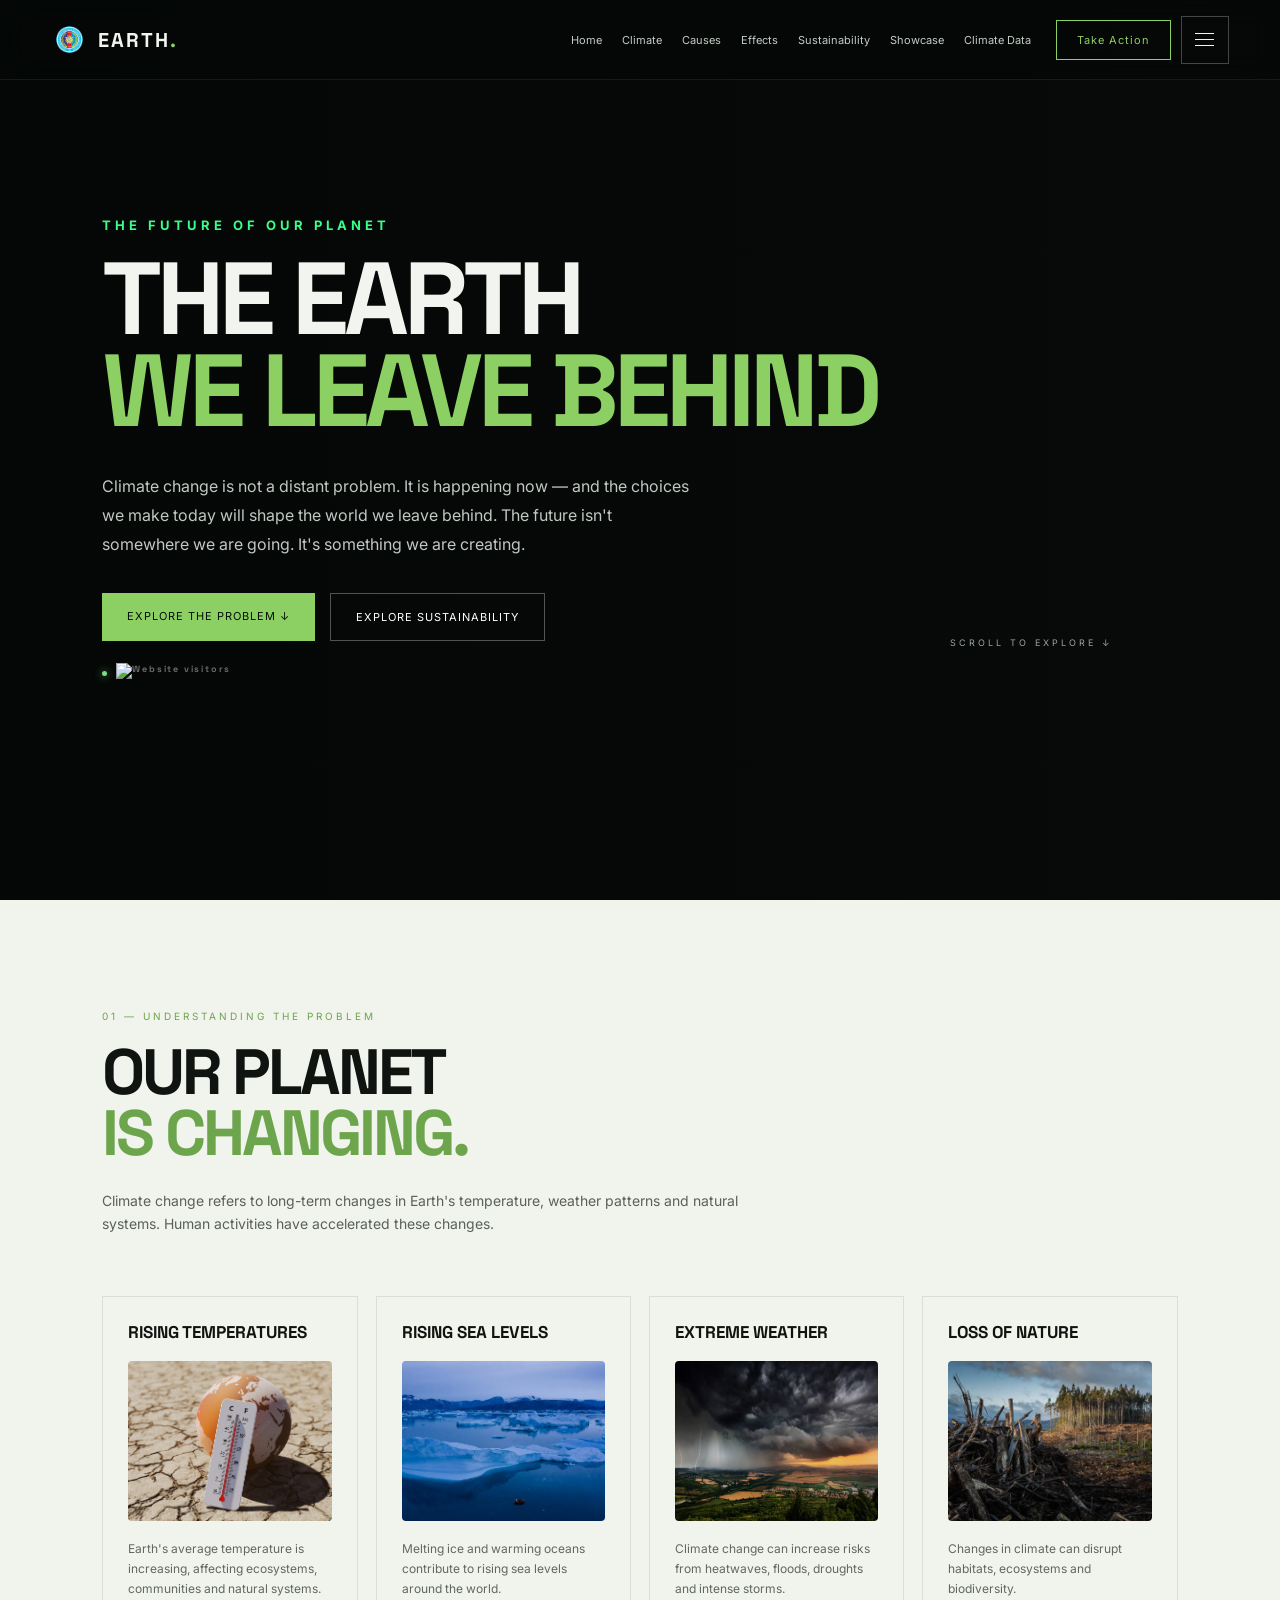
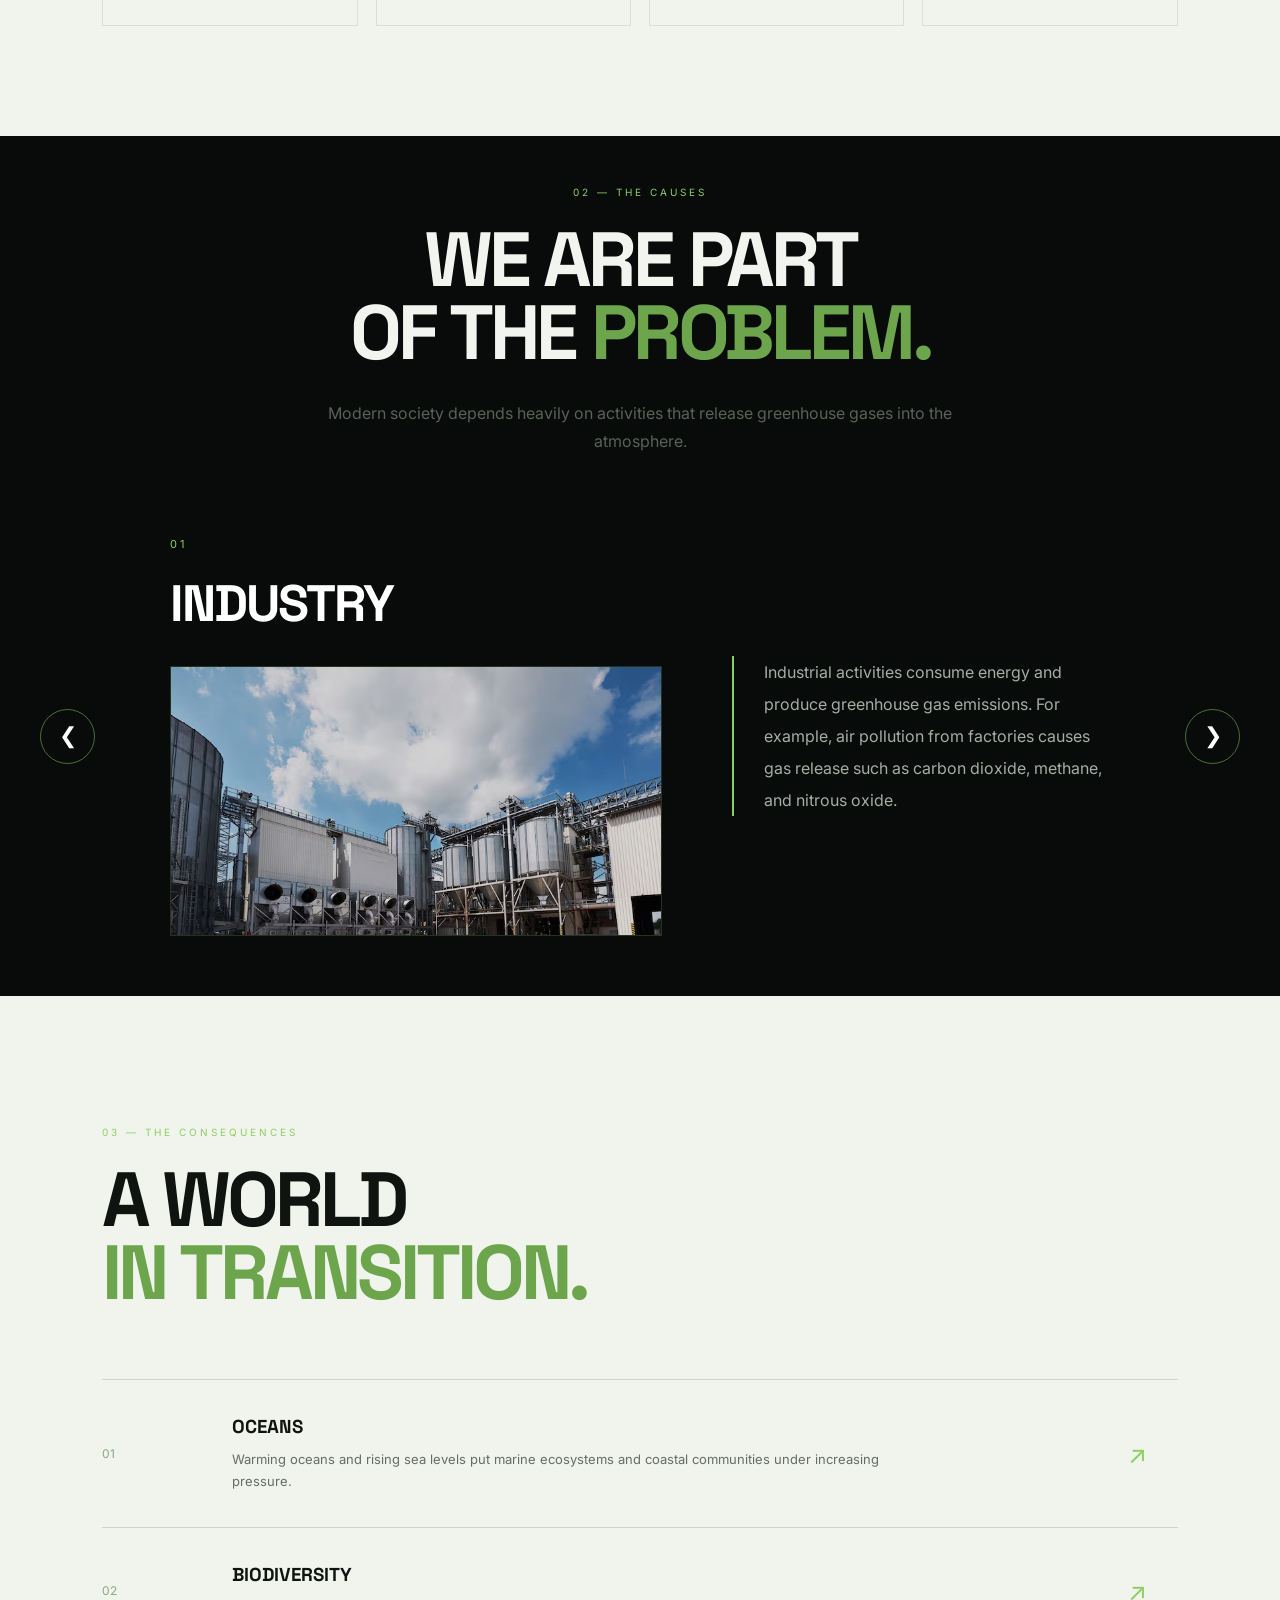
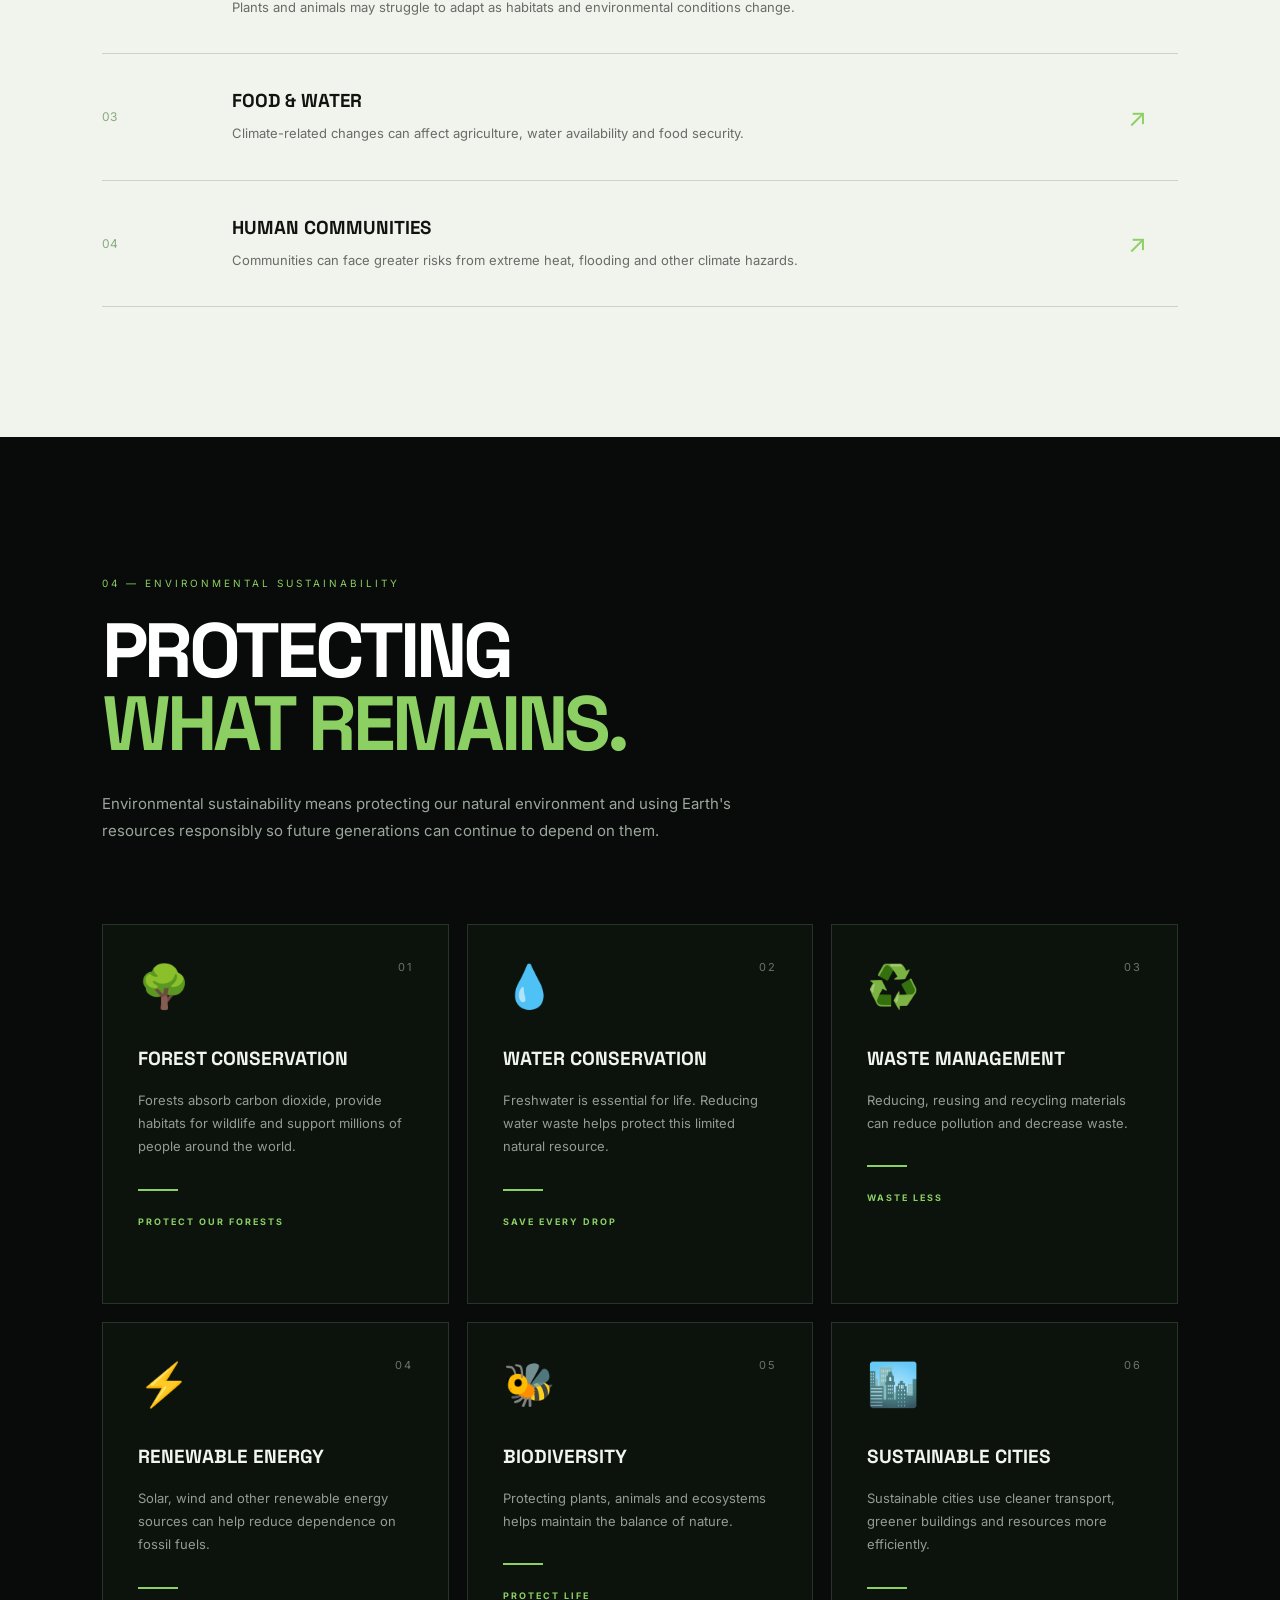
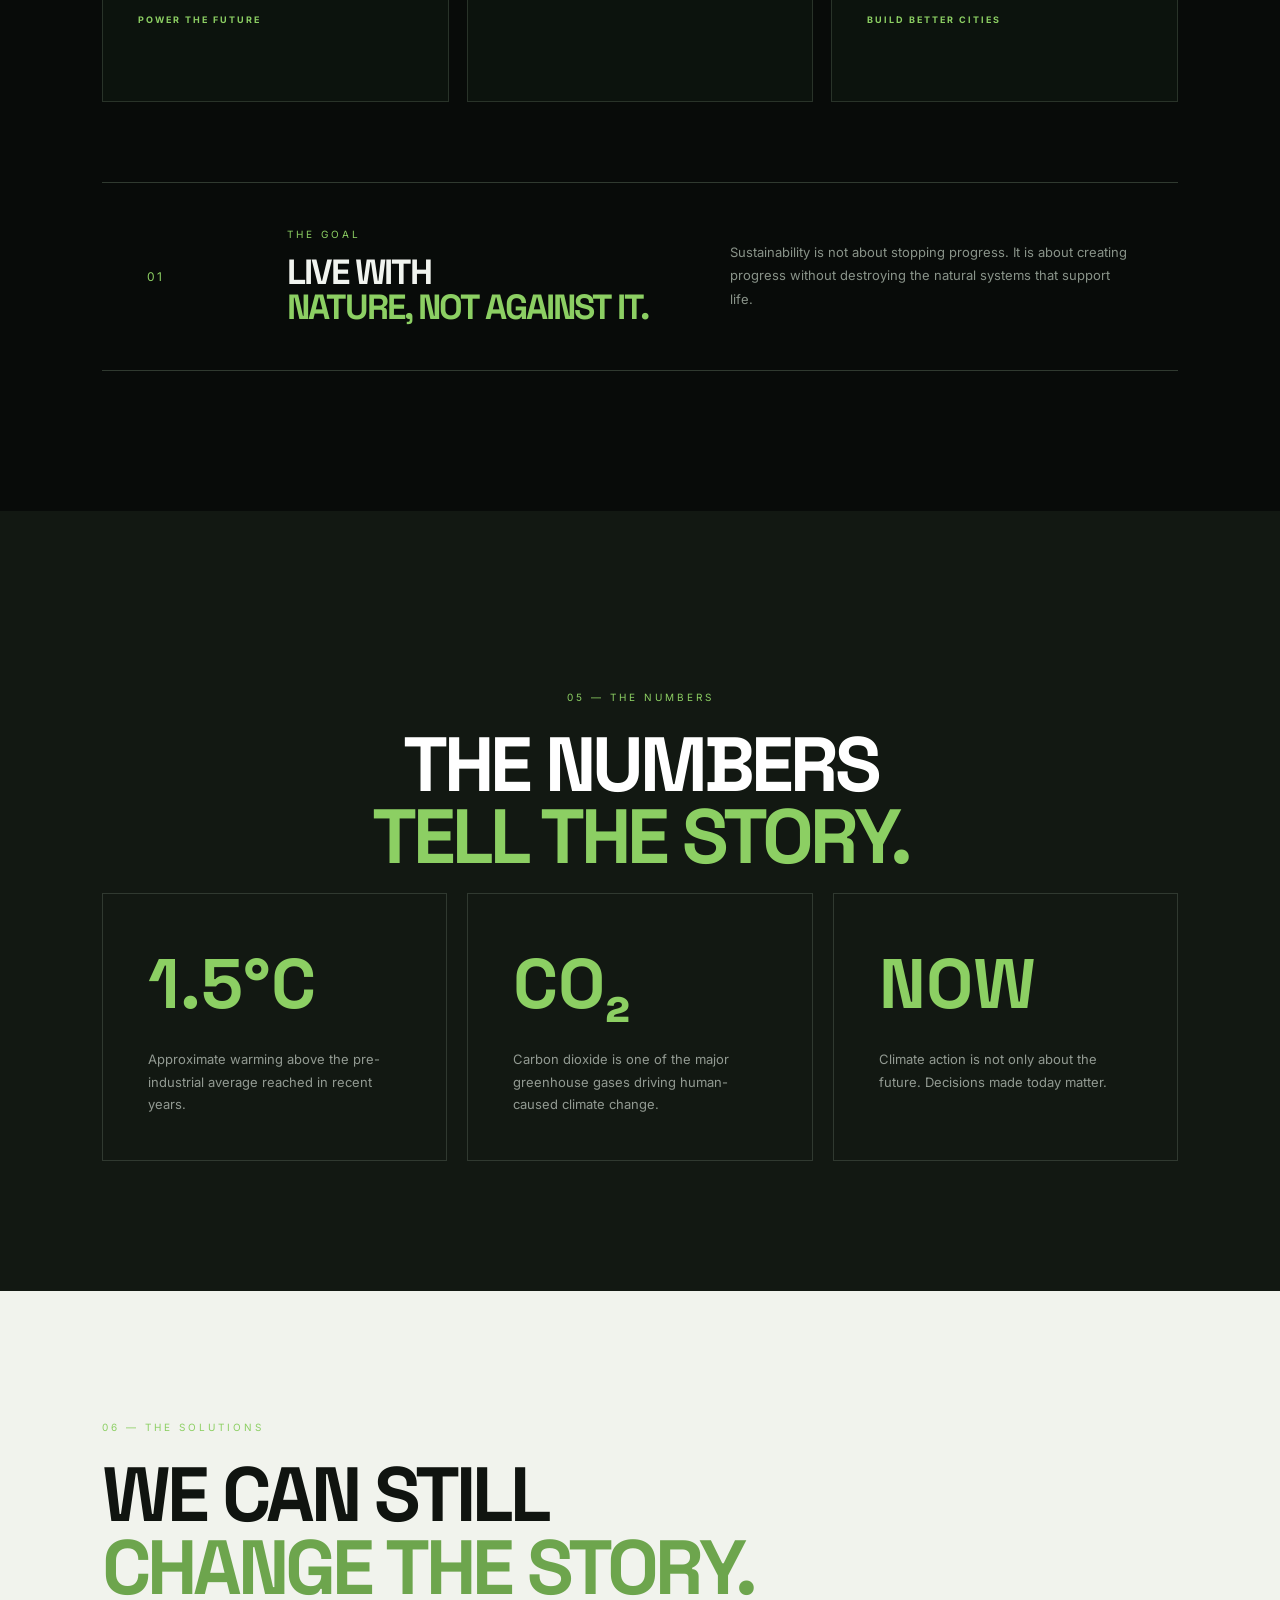
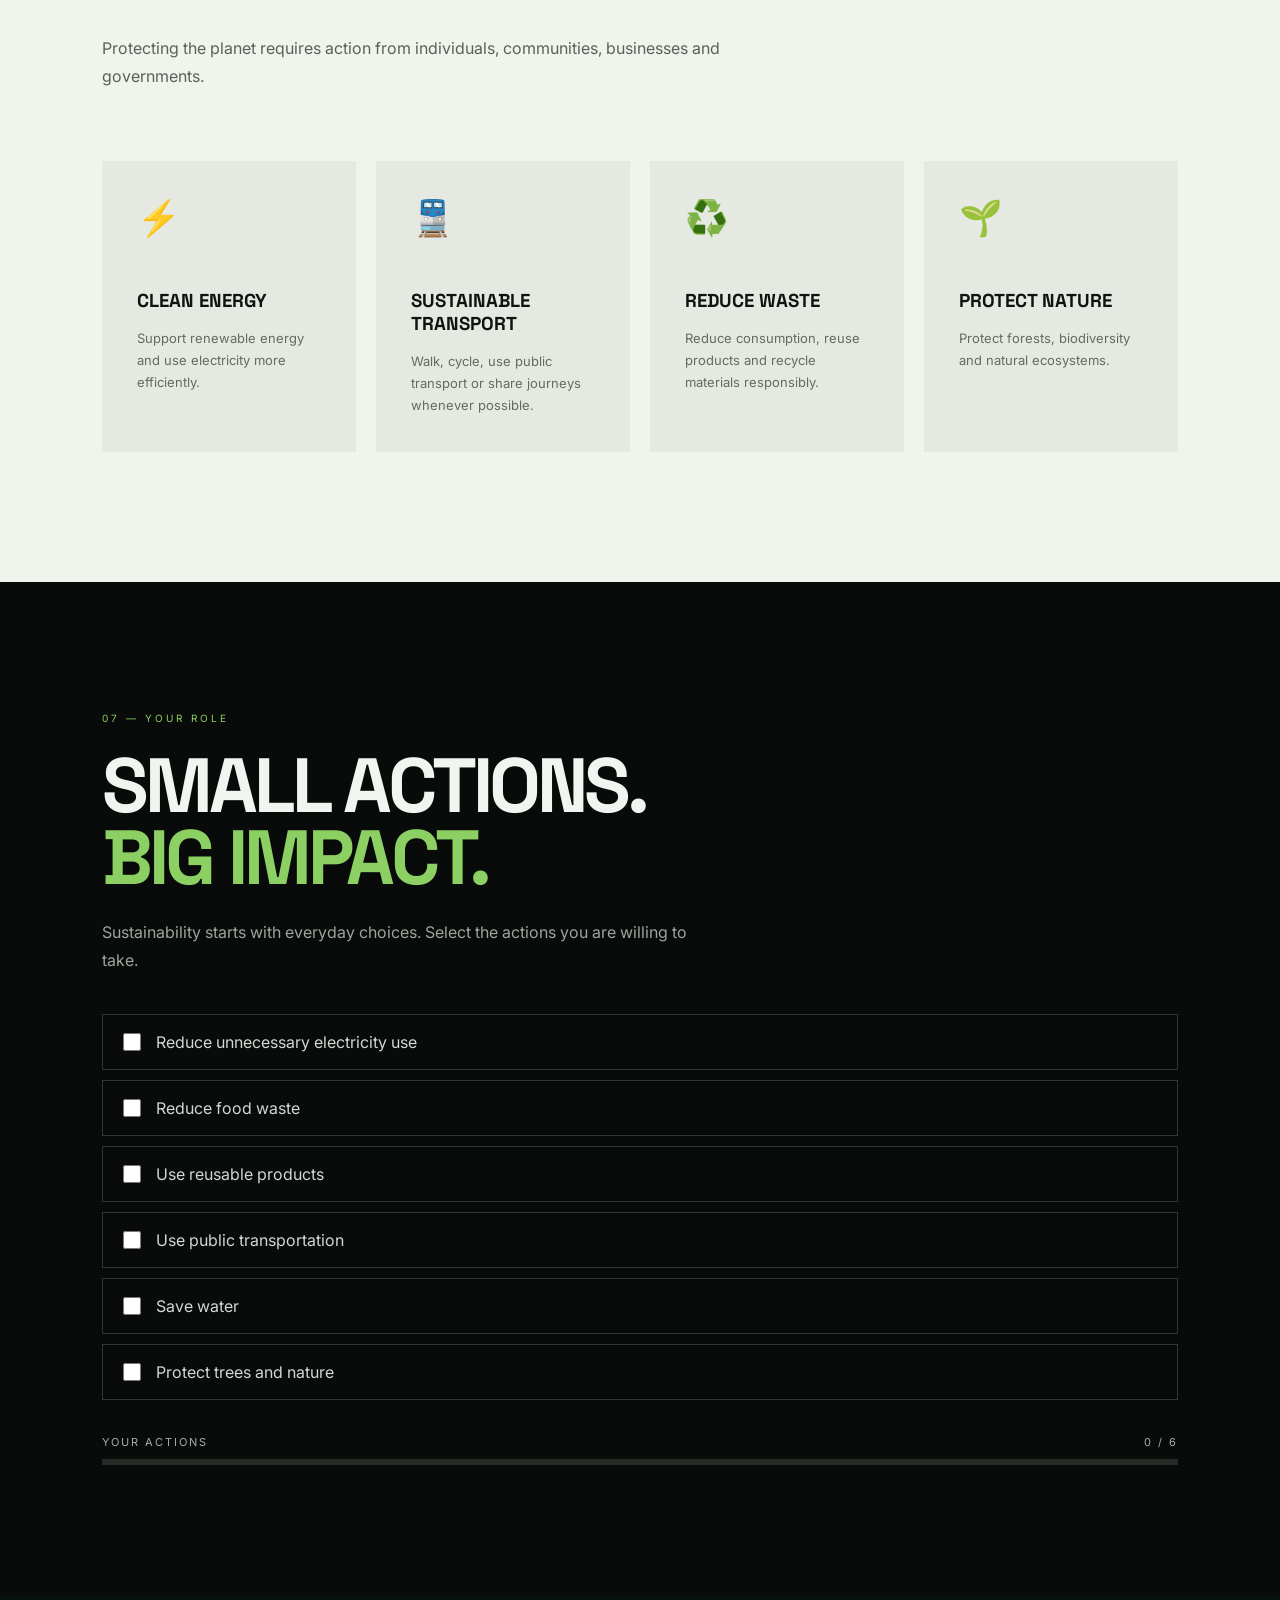
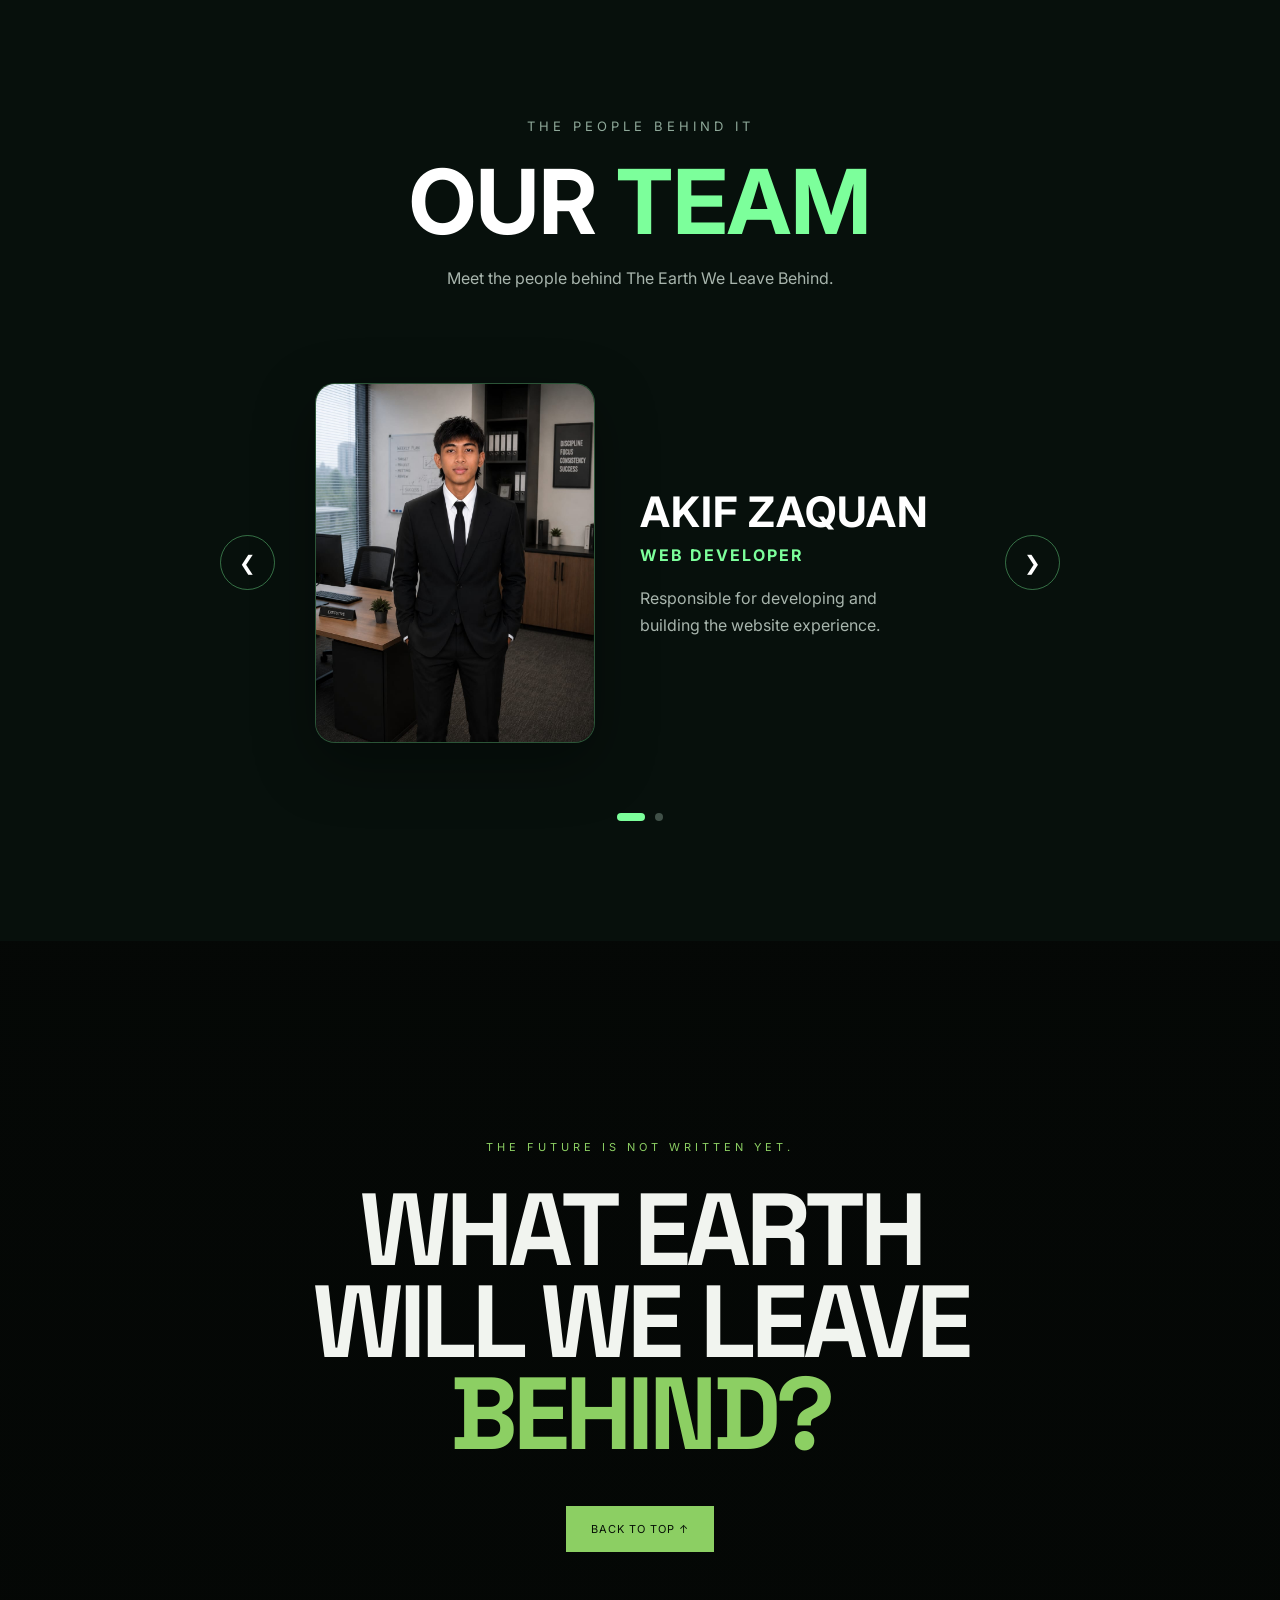
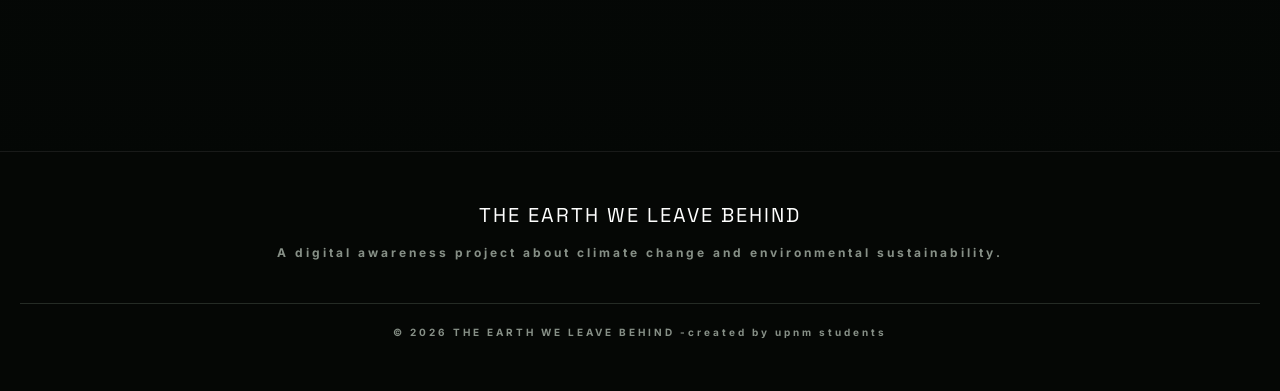
==== index.html @ ae6d5988 "Update index.html" ====
<!DOCTYPE html>
<html lang="en">
<head>
    <meta charset="UTF-8">
    <meta name="viewport" content="width=device-width, initial-scale=1.0">

    <title>The Earth We Leave Behind</title>

    <link rel="stylesheet" href="style.css">

    <link href="https://fonts.googleapis.com/css2?family=Inter:wght@300;400;500;600;700&family=Space+Grotesk:wght@400;500;600;700&display=swap" rel="stylesheet">
</head>

<body>

<!-- =========================
     NAVIGATION
========================= -->

<nav>

    <a href="https://www.upnm.edu.my/" target="_blank" class="logo-link">
        <div class="logo">
            <img src="logo.png" alt="Earth Logo" class="logo-image">
            <span>EARTH<span class="green">.</span></span>
        </div>
    </a>

    <div class="nav-links">
        <a href="#home">Home</a>
        <a href="#climate">Climate</a>
        <a href="#causes">Causes</a>
        <a href="#effects">Effects</a>
        <a href="#sustainability">Sustainability</a>
        <a href="showcase.html">Showcase</a>
        <a href="climate-data.html">Climate Data</a>
    </div>

    <!-- RIGHT -->
    <div class="nav-right">

        <a href="#action" class="nav-button">
            Take Action
        </a>

        <!-- 3 GARIS -->
        <button class="menu-toggle" id="menuToggle">
            <span></span>
            <span></span>
            <span></span>
        </button>

    </div>

</nav>


<!-- HAMBURGER MENU -->
<div class="menu-panel" id="menuPanel">

    <div class="menu-label">
        MENU
    </div>

    <a href="#home">
        <span>01</span>
        Home
    </a>

    <a href="#team">
        <span>02</span>
        Our Team
    </a>

    <a href="contact.html">
        <span>03</span>
        Contact
    </a>

</div>


<!-- =========================
     HERO
========================= -->

<section id="home" class="hero">

    <div class="hero-content">

        <p class="small-title">
            THE FUTURE OF OUR PLANET
        </p>

        <h1>
            THE EARTH<br>
            <span>WE LEAVE BEHIND</span>
        </h1>

        <p class="hero-description">
            Climate change is not a distant problem.
            It is happening now — and the choices we make
            today will shape the world we leave behind.
            The future isn't somewhere we are going.
            It's something we are creating.
        </p>

        <div class="hero-buttons">

            <a href="#climate" class="primary-button">
                EXPLORE THE PROBLEM ↓
            </a>

            <a href="#sustainability" class="secondary-button">
                EXPLORE SUSTAINABILITY
            </a>

        </div>

       <div class="hero-visitor">
    <span class="visitor-dot"></span>

    <span>
        <strong>
            <img
                src="https://hits.sh/4kif.github.io/the-earth-we-leave-behind-.svg?style=flat-square&label=VISITORS&color=7ddc8a"
                alt="Website visitors"
            >
        </strong>
    </span>
</div>

    <div class="scroll-text">
        SCROLL TO EXPLORE ↓
    </div>

</section>


<!-- =========================
     CLIMATE CHANGE
========================= -->
 <section id="climate" class="section">

    <div class="section-heading">

      <p class="label">
        01 — UNDERSTANDING THE PROBLEM
      </p>

      <h2>
        OUR PLANET<br>
        <span>IS CHANGING.</span>
      </h2>

      <p>
        Climate change refers to long-term changes in Earth's
        temperature, weather patterns and natural systems.
        Human activities have accelerated these changes.
      </p>

    </div>

    <div class="cards">

      <!-- Kad 1: Rising Temperatures -->
      <div class="info-card">
        <h3>RISING TEMPERATURES</h3>
        <img
          src="rising-temps.jpg"
          alt="Ilustrasi peningkatan suhu global"
          class="card-image"
        >
        <p>
          Earth's average temperature is increasing,
          affecting ecosystems, communities and natural systems.
        </p>
      </div>

      <!-- Kad 2: Rising Sea Levels -->
      <div class="info-card">
        <h3>RISING SEA LEVELS</h3>
        <img
          src="sea-levels.webp"
          alt="Ilustrasi kenaikan aras laut"
          class="card-image"
        >
        <p>
          Melting ice and warming oceans contribute
          to rising sea levels around the world.
        </p>
      </div>

      <!-- Kad 3: Extreme Weather -->
      <div class="info-card">
        <h3>EXTREME WEATHER</h3>
        <img
          src="extreme-weather.jpg"
          alt="Ilustrasi cuaca ekstrem seperti ribut dan banjir"
          class="card-image"
        >
        <p>
          Climate change can increase risks from
          heatwaves, floods, droughts and intense storms.
        </p>
      </div>

      <!-- Kad 4: Loss of Nature -->
      <div class="info-card">
        <h3>LOSS OF NATURE</h3>
        <img
          src="loss-of-nature.jpeg"
          alt="Ilustrasi kehilangan biodiversiti dan habitat"
          class="card-image"
        >
        <p>
          Changes in climate can disrupt habitats,
          ecosystems and biodiversity.
        </p>
      </div>

    </div>

  </section>


<!-- =========================
     CAUSES
========================= -->

    <section id="causes">
        
    <div class="section-heading center">

      <p class="label">
        02 — THE CAUSES
      </p>

      <h2>
        WE ARE PART<br>
        OF THE <span>PROBLEM.</span>
      </h2>

      <p>
        Modern society depends heavily on activities that
        release greenhouse gases into the atmosphere.
      </p>

    </div>

    <!-- Slider container -->
    <div class="causes-slider">

      <!-- Button kiri -->
      <button class="slider-btn prev" aria-label="Previous">
        &#10094;
      </button>

      <!-- Slides wrapper -->
      <div class="slides-wrapper">
        <div class="slides">

          <!-- 01 Industry -->
          <div class="slide">
            <div class="slide-content">
              <div class="slide-left">
                <span class="cause-number">01</span>
                <h3>INDUSTRY</h3>
                <img
                  src="cause-industry.avif"
                  alt="Kilang dan aktiviti perindustrian"
                  class="cause-image"
                >
              </div>
              <div class="slide-right">
                <p>
                  Industrial activities consume energy and
                  produce greenhouse gas emissions.
                  For example, air pollution from factories
                  causes gas release such as carbon dioxide, methane,
                  and nitrous oxide.
                </p>
              </div>
            </div>
          </div>

          <!-- 02 Transport -->
          <div class="slide">
            <div class="slide-content">
              <div class="slide-left">
                <span class="cause-number">02</span>
                <h3>TRANSPORT</h3>
                <img
                  src="cause-transport.jpg"
                  alt="Kenderaan dan pengangkutan"
                  class="cause-image"
                >
              </div>
              <div class="slide-right">
                <p>
                  Cars, trucks, ships and aircraft contribute
                  to emissions through fossil fuel use.
                  For example, cars and motorcycles burn lots of petrol
                  and release carbon dioxide (CO₂) to the atmosphere.
                </p>
              </div>
            </div>
          </div>

          <!-- 03 Deforestation -->
          <div class="slide">
            <div class="slide-content">
              <div class="slide-left">
                <span class="cause-number">03</span>
                <h3>DEFORESTATION</h3>
                <img
                  src="cause-deforestation.webp"
                  alt="Penebangan hutan dan kehilangan pokok"
                  class="cause-image"
                >
              </div>
              <div class="slide-right">
                <p>
                  Destroying forests reduces the planet's
                  ability to naturally absorb carbon dioxide.
                  For example, trees absorb carbon dioxide (CO₂) from
                  the atmosphere. When forests are destroyed, less CO₂ is removed.
                </p>
              </div>
            </div>
          </div>

          <!-- 04 Energy -->
          <div class="slide">
            <div class="slide-content">
              <div class="slide-left">
                <span class="cause-number">04</span>
                <h3>ENERGY</h3>
                <img
                  src="cause-energy.jpg"
                  alt="Penjanaan tenaga dan pembakaran bahan api fosil"
                  class="cause-image"
                >
              </div>
              <div class="slide-right">
                <p>
                  Burning coal, oil and natural gas releases
                  large amounts of greenhouse gases. For example,
                  increased demand for electricity in homes, factories,
                  and businesses leads to more fossil fuels being burned.
                </p>
              </div>
            </div>
          </div>

          <!-- 05 Agriculture -->
          <div class="slide">
            <div class="slide-content">
              <div class="slide-left">
                <span class="cause-number">05</span>
                <h3>AGRICULTURE</h3>
                <img
                  src="cause-agriculture.jpg"
                  alt="Pertanian dan ternakan"
                  class="cause-image"
                >
              </div>
              <div class="slide-right">
                <p>
                  Agriculture and livestock can contribute
                  methane and other greenhouse gas emissions.
                  For example, livestock farming. Animals such as
                  cows and sheep produce methane (CH₄) during digestion.
                  Methane is a powerful greenhouse gas.
                </p>
              </div>
            </div>
          </div>

          <!-- 06 Waste -->
          <div class="slide">
            <div class="slide-content">
              <div class="slide-left">
                <span class="cause-number">06</span>
                <h3>WASTE</h3>
                <img
                  src="cause-waste.jpg"
                  alt="Sisa dan pengurusan sisa"
                  class="cause-image"
                >
              </div>
              <div class="slide-right">
                <p>
                  Poor waste management contributes to pollution
                  and greenhouse gas emissions. For example,
                  large amounts of unmanaged waste can increase
                  pollution and greenhouse gas emissions.
                </p>
              </div>
            </div>
          </div>

        </div>
      </div>

      <!-- Button kanan -->
      <button class="slider-btn next" aria-label="Next">
        &#10095;
      </button>

    </div>

  </section>



<!-- =========================
     EFFECTS
========================= -->

<section id="effects" class="section">

    <div class="section-heading">

        <p class="label">
            03 — THE CONSEQUENCES
        </p>

        <h2>
            A WORLD<br>
            <span>IN TRANSITION.</span>
        </h2>

    </div>


    <div class="impact-list">

        <div class="impact-item">

            <div class="impact-number">
                01
            </div>

            <div>

                <h3>OCEANS</h3>

                <p>
                    Warming oceans and rising sea levels
                    put marine ecosystems and coastal communities
                    under increasing pressure.
                </p>

            </div>

            <div class="impact-arrow">
                ↗
            </div>

        </div>


        <div class="impact-item">

            <div class="impact-number">
                02
            </div>

            <div>

                <h3>BIODIVERSITY</h3>

                <p>
                    Plants and animals may struggle to adapt
                    as habitats and environmental conditions change.
                </p>

            </div>

            <div class="impact-arrow">
                ↗
            </div>

        </div>


        <div class="impact-item">

            <div class="impact-number">
                03
            </div>

            <div>

                <h3>FOOD & WATER</h3>

                <p>
                    Climate-related changes can affect
                    agriculture, water availability and food security.
                </p>

            </div>

            <div class="impact-arrow">
                ↗
            </div>

        </div>


        <div class="impact-item">

            <div class="impact-number">
                04
            </div>

            <div>

                <h3>HUMAN COMMUNITIES</h3>

                <p>
                    Communities can face greater risks from
                    extreme heat, flooding and other climate hazards.
                </p>

            </div>

            <div class="impact-arrow">
                ↗
            </div>

        </div>

    </div>

</section>


<!-- ==================================================
     ENVIRONMENTAL SUSTAINABILITY
================================================== -->

<section id="sustainability" class="sustainability-section">

    <div class="sustainability-heading">

        <p class="label">
            04 — ENVIRONMENTAL SUSTAINABILITY
        </p>

        <h2>
            PROTECTING<br>
            <span>WHAT REMAINS.</span>
        </h2>

        <p>
            Environmental sustainability means protecting our
            natural environment and using Earth's resources
            responsibly so future generations can continue
            to depend on them.
        </p>

    </div>


    <div class="sustainability-grid">


        <!-- FOREST -->

        <div class="sustainability-card">

            <div class="sustainability-icon">
                🌳
            </div>

            <span class="sustainability-number">
                01
            </span>

            <h3>
                FOREST CONSERVATION
            </h3>

            <p>
                Forests absorb carbon dioxide, provide habitats
                for wildlife and support millions of people
                around the world.
            </p>

            <div class="sustainability-line"></div>

            <strong>
                PROTECT OUR FORESTS
            </strong>

        </div>


        <!-- WATER -->

        <div class="sustainability-card">

            <div class="sustainability-icon">
                💧
            </div>

            <span class="sustainability-number">
                02
            </span>

            <h3>
                WATER CONSERVATION
            </h3>

            <p>
                Freshwater is essential for life. Reducing water
                waste helps protect this limited natural resource.
            </p>

            <div class="sustainability-line"></div>

            <strong>
                SAVE EVERY DROP
            </strong>

        </div>


        <!-- WASTE -->

        <div class="sustainability-card">

            <div class="sustainability-icon">
                ♻️
            </div>

            <span class="sustainability-number">
                03
            </span>

            <h3>
                WASTE MANAGEMENT
            </h3>

            <p>
                Reducing, reusing and recycling materials can
                reduce pollution and decrease waste.
            </p>

            <div class="sustainability-line"></div>

            <strong>
                WASTE LESS
            </strong>

        </div>


        <!-- ENERGY -->

        <div class="sustainability-card">

            <div class="sustainability-icon">
                ⚡
            </div>

            <span class="sustainability-number">
                04
            </span>

            <h3>
                RENEWABLE ENERGY
            </h3>

            <p>
                Solar, wind and other renewable energy sources
                can help reduce dependence on fossil fuels.
            </p>

            <div class="sustainability-line"></div>

            <strong>
                POWER THE FUTURE
            </strong>

        </div>


        <!-- BIODIVERSITY -->

        <div class="sustainability-card">

            <div class="sustainability-icon">
                🐝
            </div>

            <span class="sustainability-number">
                05
            </span>

            <h3>
                BIODIVERSITY
            </h3>

            <p>
                Protecting plants, animals and ecosystems helps
                maintain the balance of nature.
            </p>

            <div class="sustainability-line"></div>

            <strong>
                PROTECT LIFE
            </strong>

        </div>


        <!-- CITIES -->

        <div class="sustainability-card">

            <div class="sustainability-icon">
                🏙️
            </div>

            <span class="sustainability-number">
                06
            </span>

            <h3>
                SUSTAINABLE CITIES
            </h3>

            <p>
                Sustainable cities use cleaner transport,
                greener buildings and resources more efficiently.
            </p>

            <div class="sustainability-line"></div>

            <strong>
                BUILD BETTER CITIES
            </strong>

        </div>

    </div>


    <!-- SUSTAINABILITY MESSAGE -->

    <div class="sustainability-message">

        <div class="message-number">
            01
        </div>

        <div class="message-text">

            <p>
                THE GOAL
            </p>

            <h3>
                LIVE WITH<br>
                <span>NATURE, NOT AGAINST IT.</span>
            </h3>

        </div>

        <div class="message-description">

            <p>
                Sustainability is not about stopping progress.
                It is about creating progress without destroying
                the natural systems that support life.
            </p>

        </div>

    </div>

</section>


<!-- =========================
     DATA
========================= -->

<section class="data-section">

    <div class="section-heading center">

        <p class="label">
            05 — THE NUMBERS
        </p>

        <h2>
            THE NUMBERS<br>
            <span>TELL THE STORY.</span>
        </h2>

    </div>


    <div class="stats">


        <div class="stat">

            <strong>
                <span class="counter" data-target="1.5">
                    0
                </span>°C
            </strong>

            <p>
                Approximate warming above the
                pre-industrial average reached
                in recent years.
            </p>

        </div>


        <div class="stat">

            <strong>
                CO₂
            </strong>

            <p>
                Carbon dioxide is one of the major
                greenhouse gases driving human-caused
                climate change.
            </p>

        </div>


        <div class="stat">

            <strong>
                NOW
            </strong>

            <p>
                Climate action is not only about
                the future. Decisions made today matter.
            </p>

        </div>

    </div>

</section>


<!-- =========================
     SOLUTIONS
========================= -->

<section id="solutions" class="section">

    <div class="section-heading">

        <p class="label">
            06 — THE SOLUTIONS
        </p>

        <h2>
            WE CAN STILL<br>
            <span>CHANGE THE STORY.</span>
        </h2>

        <p>
            Protecting the planet requires action from individuals,
            communities, businesses and governments.
        </p>

    </div>


    <div class="solution-grid">


        <div class="solution-card">

            <div>
                ⚡
            </div>

            <h3>
                CLEAN ENERGY
            </h3>

            <p>
                Support renewable energy and use electricity
                more efficiently.
            </p>

        </div>


        <div class="solution-card">

            <div>
                🚆
            </div>

            <h3>
                SUSTAINABLE TRANSPORT
            </h3>

            <p>
                Walk, cycle, use public transport or share
                journeys whenever possible.
            </p>

        </div>


        <div class="solution-card">

            <div>
                ♻️
            </div>

            <h3>
                REDUCE WASTE
            </h3>

            <p>
                Reduce consumption, reuse products and
                recycle materials responsibly.
            </p>

        </div>


        <div class="solution-card">

            <div>
                🌱
            </div>

            <h3>
                PROTECT NATURE
            </h3>

            <p>
                Protect forests, biodiversity and natural
                ecosystems.
            </p>

        </div>

    </div>

</section>


<!-- =========================
     ACTION
========================= -->

<section id="action" class="action-section">

    <div class="action-content">

        <p class="label">
            07 — YOUR ROLE
        </p>

        <h2>
            SMALL ACTIONS.<br>
            <span>BIG IMPACT.</span>
        </h2>

        <p>
            Sustainability starts with everyday choices.
            Select the actions you are willing to take.
        </p>


        <div class="checklist">


            <label>
                <input type="checkbox">
                <span>
                    Reduce unnecessary electricity use
                </span>
            </label>


            <label>
                <input type="checkbox">
                <span>
                    Reduce food waste
                </span>
            </label>


            <label>
                <input type="checkbox">
                <span>
                    Use reusable products
                </span>
            </label>


            <label>
                <input type="checkbox">
                <span>
                    Use public transportation
                </span>
            </label>


            <label>
                <input type="checkbox">
                <span>
                    Save water
                </span>
            </label>


            <label>
                <input type="checkbox">
                <span>
                    Protect trees and nature
                </span>
            </label>


        </div>


        <div class="progress-box">

            <div class="progress-text">

                <span>
                    YOUR ACTIONS
                </span>

                <span id="progress">
                    0 / 6
                </span>

            </div>

            <div class="progress-bar">

                <div id="progress-fill"></div>

            </div>

        </div>

    </div>

</section>
    
<!-- =========================
     OUR TEAM
========================= -->

<section class="team-section" id="our-team">

    <div class="team-header">

        <span>THE PEOPLE BEHIND IT</span>

        <h2>
            OUR <span>TEAM</span>
        </h2>

        <p>
            Meet the people behind
            The Earth We Leave Behind.
        </p>

    </div>


    <div class="team-slider">

        <!-- LEFT ARROW -->
        <button class="team-btn prev" onclick="changeTeam(-1)">
            &#10094;
        </button>


        <!-- TEAM CARDS -->
        <div class="team-track">

            <!-- TEAM MEMBER 1 -->
            <div class="team-card active">

                <div class="team-image">
                    <img src="akif.JPG" alt="Akif">
                </div>

                <div class="team-info">

                    <h3>AKIF ZAQUAN</h3>

                    <h4>WEB DEVELOPER</h4>

                    <p>
                        Responsible for developing and
                        building the website experience.
                    </p>

                </div>

            </div>


            <!-- TEAM MEMBER 2 -->
            <div class="team-card">

                <div class="team-image">
                    <img src="faris.JPG" alt="Faris Danial">
                </div>

                <div class="team-info">

                    <h3>FARIS DANIAL</h3>

                    <h4>DESIGNER</h4>

                    <p>
                        Responsible for the visual design,
                        layout and creative direction.
                    </p>

                </div>

            </div>

        </div>


        <!-- RIGHT ARROW -->
        <button class="team-btn next" onclick="changeTeam(1)">
            &#10095;
        </button>

    </div>


    <!-- SLIDER DOTS -->
    <div class="team-dots">

        <span
            class="team-dot active-dot"
            onclick="showTeam(0)">
        </span>

        <span
            class="team-dot"
            onclick="showTeam(1)">
        </span>

    </div>

</section>

<!-- =========================
     FINAL
========================= -->
    
<section class="final-section">

    <div class="final-content">

        <p>
            THE FUTURE IS NOT WRITTEN YET.
        </p>

        <h2>
            WHAT EARTH<br>
            WILL WE LEAVE<br>
            <span>BEHIND?</span>
        </h2>

        <a href="#home" class="primary-button">
            BACK TO TOP ↑
        </a>

    </div>

</section>


<!-- =========================
     FOOTER
========================= -->

<footer>

    <div class="footer-logo">
        THE EARTH WE LEAVE BEHIND
    </div>

    <p>
        A digital awareness project about climate change
        and environmental sustainability.
    </p>

    <div class="footer-line"></div>

    <p class="copyright">
        © 2026 THE EARTH WE LEAVE BEHIND -created by upnm students
    </p>

</footer>


<script src="script.js"></script>

    <!-- =========================
     PAGE VIEWS TRACKER
========================= -->

</body>
</html>
---- style.css ----
* {
margin: 0;
padding: 0;
box-sizing: border-box;
}

html {
scroll-behavior: smooth;
}

body {
font-family: "Inter", sans-serif;
background: #080b09;
color: #f1f4ef;
overflow-x: hidden;
}

a {
text-decoration: none;
color: inherit;
}

/* =========================
NAVIGATION
========================= */

/* =========================
   NAVIGATION
========================= */

nav {
    position: fixed;

    top: 0;
    left: 0;

    width: 100%;
    height: 80px;

    display: flex;
    align-items: center;

    padding: 0 4%;

    z-index: 1000;

    background: rgba(5, 8, 6, 0.7);

    backdrop-filter: blur(15px);
    -webkit-backdrop-filter: blur(15px);

    border-bottom: 1px solid rgba(255,255,255,0.08);

    transition: 0.3s ease;
}


/* =========================
   LOGO
========================= */

.logo {
    display: flex;

    align-items: center;

    gap: 10px;

    font-family: "Space Grotesk", sans-serif;

    font-size: 20px;

    font-weight: 700;

    letter-spacing: 2px;

    white-space: nowrap;

    flex-shrink: 0;
}

.logo-image {
    width: 37px;
    height: 37px;

    object-fit: cover;

    border-radius: 50%;

    display: block;
}

.green {
    color: #8ccf63;
}


/* =========================
   MAIN NAV LINKS
========================= */

.nav-links {
    display: flex;

    align-items: center;

    gap: 20px;

    margin-left: auto;

    margin-right: 25px;

    white-space: nowrap;
}

.nav-links a {
    font-size: 11px;

    color: #c5ccc5;

    transition: 0.3s ease;
}

.nav-links a:hover {
    color: #8ccf63;
}


/* =========================
   RIGHT SIDE
========================= */

.nav-right {
    display: flex;

    align-items: center;

    gap: 10px;

    flex-shrink: 0;
}


/* =========================
   TAKE ACTION
========================= */

.nav-button {
    display: inline-flex;

    align-items: center;

    justify-content: center;

    padding: 12px 20px;

    border: 1px solid #8ccf63;

    color: #8ccf63;

    font-size: 11px;

    letter-spacing: 1px;

    white-space: nowrap;

    flex-shrink: 0;

    transition: 0.3s ease;
}

.nav-button:hover {
    background: #8ccf63;

    color: #071006;
}


/* =========================
   THREE LINE BUTTON
========================= */

.menu-toggle {
    width: 48px;

    height: 48px;

    padding: 0;

    display: flex;

    flex-direction: column;

    justify-content: center;

    align-items: center;

    gap: 5px;

    background: transparent;

    border: 1px solid rgba(255,255,255,0.25);

    cursor: pointer;

    flex-shrink: 0;

    position: relative;

    z-index: 1002;

    transition: 0.3s ease;
}

.menu-toggle span {
    display: block;

    width: 19px;

    height: 1px;

    background: #f1f4ef;

    transition: 0.3s ease;
}

.menu-toggle:hover {
    border-color: #8ccf63;
}

.menu-toggle:hover span {
    background: #8ccf63;
}


/* =========================
   HAMBURGER → X
========================= */

.menu-toggle.active span:nth-child(1) {
    transform: translateY(6px) rotate(45deg);
}

.menu-toggle.active span:nth-child(2) {
    opacity: 0;
}

.menu-toggle.active span:nth-child(3) {
    transform: translateY(-6px) rotate(-45deg);
}


/* =========================
   MENU PANEL
========================= */

.menu-panel {
    position: fixed;

    top: 0;

    right: -380px;

    width: 360px;

    height: 100vh;

    padding: 130px 45px 50px;

    display: flex;

    flex-direction: column;

    gap: 0;

    background: rgba(8,11,9,0.98);

    backdrop-filter: blur(20px);

    -webkit-backdrop-filter: blur(20px);

    border-left: 1px solid rgba(255,255,255,0.12);

    z-index: 1001;

    transition: right 0.45s cubic-bezier(.77,0,.18,1);
}


/* OPEN */

.menu-panel.active {
    right: 0;
}


/* =========================
   MENU TITLE
========================= */

.menu-label {
    color: #8ccf63;

    font-size: 10px;

    letter-spacing: 4px;

    margin-bottom: 25px;
}


/* =========================
   MENU LINKS
========================= */

.menu-panel a {
    display: flex;

    align-items: center;

    gap: 20px;

    padding: 20px 0;

    border-bottom: 1px solid rgba(255,255,255,0.1);

    color: #f1f4ef;

    font-size: 20px;

    letter-spacing: 1px;

    transition: 0.3s ease;
}

.menu-panel a span {
    color: #8ccf63;

    font-size: 10px;

    letter-spacing: 2px;
}

.menu-panel a:hover {
    color: #8ccf63;

    padding-left: 10px;
}


/* =========================
   TABLET
========================= */

@media (max-width: 1100px) {

    nav {
        padding: 0 3%;
    }

    .nav-links {
        gap: 12px;

        margin-right: 15px;
    }

    .nav-links a {
        font-size: 9px;
    }

    .nav-button {
        padding: 11px 15px;

        font-size: 10px;
    }

}


/* =========================
   MOBILE
========================= */

@media (max-width: 700px) {

    nav {
        height: 70px;

        padding: 0 5%;
    }

    .nav-links {
        display: none;
    }

    .logo {
        font-size: 17px;

        gap: 8px;
    }

    .logo-image {
        width: 34px;
        height: 34px;
    }

    .nav-right {
        gap: 8px;
    }

    .nav-button {
        padding: 10px 13px;

        font-size: 9px;
    }

    .menu-toggle {
        width: 42px;
        height: 42px;
    }

    .menu-panel {
        width: 100%;

        right: -100%;

        padding: 110px 30px 40px;
    }

    .menu-panel.active {
        right: 0;
    }

}


/* =========================
   SMALL MOBILE
========================= */

@media (max-width: 400px) {

    .nav-button {
        display: none;
    }

    .menu-toggle {
        width: 40px;
        height: 40px;
    }

}
/* =========================
HERO
========================= */

.hero {
min-height: 100vh;

display: flex;

align-items: center;

position: relative;

background:
    linear-gradient(
        90deg,
        rgba(4,7,5,0.95),
        rgba(4,7,5,0.65),
        rgba(4,7,5,0.2)
    ),
    url("https://images.unsplash.com/photo-1446776811953-b23d57bd21aa?auto=format\&fit=crop\&w=2400\&q=90");

background-size: cover;

background-position: center;

}

.hero-content {
width: 850px;

max-width: 90%;

margin-left: 8%;

position: relative;

z-index: 2;

}

.small-title,
.label {
color: #8ccf63;

font-size: 10px;

letter-spacing: 3px;

margin-bottom: 25px;

}

.hero h1 {
font-family: "Space Grotesk", sans-serif;

font-size: clamp(55px, 8vw, 120px);

line-height: 0.9;

letter-spacing: -5px;

margin-bottom: 35px;

}

.hero h1 span {
color: #8ccf63;
}

.hero-description {
max-width: 600px;

color: #c1c8c1;

line-height: 1.8;

font-size: 16px;

margin-bottom: 35px;

}

.hero-buttons {
display: flex;

gap: 15px;

flex-wrap: wrap;

}

.primary-button,
.secondary-button {
display: inline-block;

padding: 16px 25px;

font-size: 11px;

letter-spacing: 1px;

transition: 0.3s;

}

.primary-button {
background: #8ccf63;

color: #071006;

}

.primary-button:hover {
transform: translateY(-3px);
}

.secondary-button {
border: 1px solid rgba(255,255,255,0.3);

color: white;

}

.secondary-button:hover {
border-color: #8ccf63;

color: #8ccf63;

}

.scroll-text {
position: absolute;

right: 6%;

bottom: 35px;

font-size: 9px;

letter-spacing: 3px;

color: #9da49d;

}

/* =========================
GENERAL SECTION
========================= */

.section {
padding: 130px 8%;

background: #f1f3ed;

color: #101410;

}

.section-heading {
max-width: 750px;

margin-bottom: 70px;

}

.section-heading h2,
.sustainability-heading h2 {
font-family: "Space Grotesk", sans-serif;

font-size: clamp(45px, 6vw, 85px);

line-height: 0.95;

letter-spacing: -4px;

margin-bottom: 30px;

}

.section-heading h2 span {
color: #6da54d;
}

.section-heading > p:last-child {
max-width: 650px;

line-height: 1.8;

color: #596159;

}

.center {
text-align: center;

margin-left: auto;

margin-right: auto;

}


/* =========================
   CLIMATE CHANGE SECTION
========================= */

#climate {
    padding: 110px 8%;
    background: #f1f3ed;
    color: #101410;
}


/* =========================
   CLIMATE HEADING
========================= */

#climate .section-heading {
    width: 100%;
    max-width: 1400px;
    margin: 0 auto 60px;
}

#climate .section-heading .label {
    color: #6da54d;
    font-size: 10px;
    letter-spacing: 3px;
    margin-bottom: 20px;
}

#climate .section-heading h2 {
    font-family: "Space Grotesk", sans-serif;

    font-size: clamp(42px, 5vw, 72px);

    line-height: 0.95;

    letter-spacing: -3px;

    margin-bottom: 25px;
}

#climate .section-heading h2 span {
    color: #6da54d;
}

#climate .section-heading > p:last-child {
    max-width: 650px;

    line-height: 1.7;

    color: #596159;

    font-size: 14px;
}


/* =========================
   CLIMATE CARDS
========================= */

#climate .cards {
    width: 100%;
    max-width: 1400px;

    margin: 0 auto;

    display: grid;

    grid-template-columns: repeat(4, 1fr);

    gap: 18px;
}


/* =========================
   INDIVIDUAL CARD
========================= */

#climate .info-card {
    width: 100%;

    min-height: 0;

    padding: 25px;

    background: #f1f3ed;

    border: 1px solid #d9ded8;

    overflow: hidden;

    transition:
        transform 0.4s ease,
        background 0.4s ease,
        border-color 0.4s ease;
}


/* CARD HOVER */

#climate .info-card:hover {
    transform: translateY(-8px);

    background: #e5ebdf;

    border-color: #8ccf63;
}


/* =========================
   CARD TITLE
========================= */

#climate .info-card h3 {
    font-family: "Space Grotesk", sans-serif;

    font-size: 17px;

    line-height: 1.2;

    margin: 0;

    color: #101410;
}


/* =========================
   CARD IMAGE
========================= */

#climate .card-image {
    width: 100%;

    height: 160px;

    object-fit: cover;

    object-position: center;

    display: block;

    margin: 18px 0;

    border-radius: 4px;

    filter: brightness(0.92);

    transition:
        transform 0.5s ease,
        filter 0.5s ease;
}


/* IMAGE HOVER */

#climate .info-card:hover .card-image {
    transform: scale(1.03);

    filter: brightness(1);
}


/* =========================
   CARD DESCRIPTION
========================= */

#climate .info-card p {
    color: #606860;

    font-size: 12px;

    line-height: 1.7;

    margin: 0;

}


/* =========================
   TABLET
========================= */

@media (max-width: 1100px) {

    #climate {
        padding: 100px 7%;
    }

    #climate .cards {
        grid-template-columns: repeat(2, 1fr);

        gap: 18px;
    }

    #climate .card-image {
        height: 180px;
    }

}


/* =========================
   MOBILE
========================= */

@media (max-width: 700px) {

    #climate {
        padding: 80px 6%;
    }

    #climate .section-heading {
        margin-bottom: 45px;
    }

    #climate .section-heading h2 {
        font-size: 45px;

        letter-spacing: -2px;
    }

    #climate .section-heading > p:last-child {
        font-size: 13px;
    }

    #climate .cards {
        grid-template-columns: 1fr;

        gap: 15px;
    }

    #climate .info-card {
        padding: 22px;
    }

    #climate .info-card h3 {
        font-size: 17px;
    }

    #climate .card-image {
        height: 190px;

        margin: 16px 0;
    }

    #climate .info-card p {
        font-size: 12px;

        line-height: 1.7;
    }

}
/* ========================================
   CAUSES SLIDER
======================================== */

.causes-slider {
    width: 100%;
    max-width: 1200px;

    margin: 0 auto;

    display: flex;
    align-items: center;
    justify-content: center;

    gap: 25px;

    position: relative;
}


/* ========================================
   SLIDES WRAPPER
======================================== */

.slides-wrapper {
    width: 100%;

    overflow: hidden;

    border: none;

    background: transparent;
}


/* ========================================
   SLIDES
======================================== */

.slides {
    display: flex;

    transition: transform 0.6s cubic-bezier(.22, 1, .36, 1);

    width: 100%;
}


/* ========================================
   INDIVIDUAL SLIDE
======================================== */

.slide {
    min-width: 100%;

    padding: 50px;

    background: transparent;
}


/* ========================================
   SLIDE CONTENT
======================================== */

.slide-content {
    display: grid;

    grid-template-columns: 1.3fr 1fr;

    gap: 70px;

    align-items: center;

    min-height: 420px;
}


/* ========================================
   LEFT SIDE
======================================== */

.slide-left {
    position: relative;
}


.cause-number {
    display: block;

    color: #8ccf63;

    font-size: 11px;

    letter-spacing: 3px;

    margin-bottom: 20px;
}


.slide-left h3 {
    font-family: "Space Grotesk", sans-serif;

    font-size: clamp(35px, 4vw, 65px);

    letter-spacing: -2px;

    color: white;

    margin-bottom: 30px;
}


/* ========================================
   IMAGE
======================================== */

.cause-image {
    width: 100%;

    height: 270px;

    object-fit: cover;

    display: block;

    border: 1px solid rgba(140, 207, 99, 0.25);

    filter: brightness(0.85);

    transition:
        transform 0.5s ease,
        filter 0.5s ease;
}


.slide:hover .cause-image {
    transform: scale(1.02);

    filter: brightness(1);
}


/* ========================================
   RIGHT SIDE
======================================== */

.slide-right {
    display: flex;

    align-items: center;

    min-height: 100%;
}


.slide-right p {
    color: #a5ada5;

    font-size: 16px;

    line-height: 2;

    max-width: 430px;

    border-left: 2px solid #8ccf63;

    padding-left: 30px;
}


/* ========================================
   SLIDER BUTTON
======================================== */

.slider-btn {
    width: 55px;

    height: 55px;

    flex-shrink: 0;

    border-radius: 50%;

    border: 1px solid rgba(140, 207, 99, 0.5);

    background: transparent;

    color: #ffffff;

    font-size: 22px;

    cursor: pointer;

    display: flex;

    align-items: center;

    justify-content: center;

    transition:
        background 0.3s ease,
        color 0.3s ease,
        transform 0.3s ease;
}


.slider-btn:hover {
    background: #8ccf63;

    color: #071006;

    transform: scale(1.08);
}


.slider-btn:active {
    transform: scale(0.95);
}


/* ========================================
   RESPONSIVE TABLET
======================================== */

@media (max-width: 900px) {

    .causes-slider {
        gap: 15px;
    }

    .slide {
        padding: 35px;
    }

    .slide-content {
        gap: 40px;
    }

    .cause-image {
        height: 230px;
    }

    .slide-right p {
        font-size: 14px;

        padding-left: 20px;
    }

}


/* ========================================
   MOBILE
======================================== */

@media (max-width: 700px) {

    .causes-slider {
        gap: 8px;
    }

    .slider-btn {
        width: 42px;

        height: 42px;

        font-size: 16px;

        z-index: 10;
    }

    .slide {
        padding: 25px 20px;
    }

    .slide-content {
        grid-template-columns: 1fr;

        gap: 30px;

        min-height: auto;
    }

    .slide-left h3 {
        font-size: 38px;
    }

    .cause-image {
        height: 220px;
    }

    .slide-right p {
        max-width: 100%;

        font-size: 13px;

        line-height: 1.8;

        padding-left: 18px;
    }

}
/* =========================
EFFECTS
========================= */

.impact-list {
border-top: 1px solid #ccd2cc;
}

.impact-item {
display: grid;

grid-template-columns: 100px 1fr 50px;

align-items: center;

gap: 30px;

padding: 35px 0;

border-bottom: 1px solid #ccd2cc;

transition: 0.3s;

}

.impact-item:hover {
padding-left: 15px;
}

.impact-number {
color: #8aaa80;

font-size: 12px;

}

.impact-item h3 {
font-family: "Space Grotesk", sans-serif;

margin-bottom: 10px;

}

.impact-item p {
max-width: 650px;

color: #666d66;

font-size: 13px;

line-height: 1.7;

}

.impact-arrow {
font-size: 25px;

color: #8ccf63;

}

/* ==================================================
ENVIRONMENTAL SUSTAINABILITY
================================================== */

.sustainability-section {

padding: 140px 8%;

background:
    linear-gradient(
        rgba(7, 13, 8, 0.92),
        rgba(7, 13, 8, 0.97)
    ),
    url("https://images.unsplash.com/photo-1441974231531-c6227db76b6e?auto=format\&fit=crop\&w=2400\&q=90");

background-size: cover;

background-position: center;

background-attachment: fixed;

color: #f1f4ef;

}

.sustainability-heading {

max-width: 850px;

margin-bottom: 80px;

}

.sustainability-heading h2 {

color: white;

}

.sustainability-heading h2 span {

color: #8ccf63;

}

.sustainability-heading > p:last-child {

max-width: 650px;

color: #9ca69d;

line-height: 1.8;

font-size: 15px;

}

/* SUSTAINABILITY GRID */

.sustainability-grid {

display: grid;

grid-template-columns: repeat(3, 1fr);

gap: 18px;

}

/* SUSTAINABILITY CARD */

.sustainability-card {

position: relative;

min-height: 380px;

padding: 35px;

background: rgba(14, 21, 15, 0.85);

border: 1px solid #293329;

overflow: hidden;

transition:
    transform 0.4s ease,
    border-color 0.4s ease,
    background 0.4s ease;

}

.sustainability-card::before {

content: "";

position: absolute;

width: 180px;

height: 180px;

background: #8ccf63;

opacity: 0;

filter: blur(100px);

top: -80px;

right: -80px;

transition: 0.5s;

}

.sustainability-card:hover::before {

opacity: 0.15;

}

.sustainability-card:hover {

transform: translateY(-10px);

border-color: #8ccf63;

background: rgba(20, 31, 20, 0.95);

}

.sustainability-icon {

font-size: 42px;

margin-bottom: 35px;

transition: transform 0.4s ease;

}

.sustainability-card:hover .sustainability-icon {

transform: scale(1.15);

}

.sustainability-number {

position: absolute;

top: 35px;

right: 35px;

color: #697469;

font-size: 11px;

letter-spacing: 2px;

}

.sustainability-card h3 {

font-family: "Space Grotesk", sans-serif;

font-size: 19px;

margin-bottom: 18px;

}

.sustainability-card p {

color: #929c93;

font-size: 13px;

line-height: 1.8;

}

.sustainability-line {

width: 40px;

height: 2px;

background: #8ccf63;

margin: 30px 0 18px;

transition: 0.4s;

}

.sustainability-card:hover .sustainability-line {

width: 100px;

}

.sustainability-card strong {

font-size: 9px;

letter-spacing: 2px;

color: #8ccf63;

}

/* SUSTAINABILITY MESSAGE */

.sustainability-message {

margin-top: 80px;

padding: 45px;

display: grid;

grid-template-columns: 100px 1fr 1fr;

align-items: center;

gap: 40px;

border-top: 1px solid #303a30;

border-bottom: 1px solid #303a30;

}

.message-number {

color: #8ccf63;

font-size: 12px;

letter-spacing: 2px;

}

.message-text p {

color: #8ccf63;

font-size: 10px;

letter-spacing: 3px;

margin-bottom: 15px;

}

.message-text h3 {

font-family: "Space Grotesk", sans-serif;

font-size: 35px;

line-height: 1;

letter-spacing: -2px;

}

.message-text h3 span {

color: #8ccf63;

}

.message-description p {

color: #899389;

font-size: 13px;

line-height: 1.8;

max-width: 450px;

}

/* =========================
DATA
========================= */

.data-section {

padding: 130px 8%;

background: #121812;

}

.data-section .section-heading {

color: white;

}

.data-section h2 {

font-family: "Space Grotesk", sans-serif;

font-size: clamp(45px, 6vw, 80px);

line-height: 0.95;

letter-spacing: -4px;

}

.data-section h2 span {

color: #8ccf63;

}

.stats {

display: grid;

grid-template-columns: repeat(3, 1fr);

gap: 20px;

}

.stat {

padding: 45px;

border: 1px solid #303930;

}

.stat strong {

font-family: "Space Grotesk", sans-serif;

font-size: 70px;

color: #8ccf63;

}

.stat p {

color: #929a92;

line-height: 1.7;

margin-top: 20px;

font-size: 13px;

}

/* =========================
SOLUTIONS
========================= */

.solution-grid {

display: grid;

grid-template-columns: repeat(4, 1fr);

gap: 20px;

}

.solution-card {

padding: 35px;

background: #e5e9e1;

min-height: 260px;

transition: 0.3s;

}

.solution-card:hover {

transform: translateY(-8px);

background: #dce8d6;

}

.solution-card > div {

font-size: 35px;

margin-bottom: 50px;

}

.solution-card h3 {

font-family: "Space Grotesk", sans-serif;

margin-bottom: 15px;

}

.solution-card p {

color: #636b63;

line-height: 1.7;

font-size: 13px;

}

/* =========================
ACTION
========================= */

.action-section {

padding: 130px 8%;

background:
    linear-gradient(
        rgba(7,10,8,0.9),
        rgba(7,10,8,0.95)
    ),
    url("https://images.unsplash.com/photo-1469474968028-56623f02e42e?auto=format\&fit=crop\&w=2400\&q=90");

background-size: cover;

background-position: center;

background-attachment: fixed;

}

.action-content {

max-width: 800px;

}

.action-section h2 {

font-family: "Space Grotesk", sans-serif;

font-size: clamp(45px, 6vw, 80px);

line-height: 0.95;

letter-spacing: -4px;

margin-bottom: 25px;

}

.action-section h2 span {

color: #8ccf63;

}

.action-section > .action-content > p:not(.label) {

color: #9da59d;

line-height: 1.7;

max-width: 600px;

}

/* CHECKLIST */

.checklist {

margin-top: 40px;

display: grid;

gap: 10px;

}

.checklist label {

display: flex;

align-items: center;

gap: 15px;

padding: 17px 20px;

border: 1px solid #303730;

color: #d3d8d3;

cursor: pointer;

transition: 0.3s;

}

.checklist label:hover {

border-color: #8ccf63;

}

.checklist input {

width: 18px;

height: 18px;

accent-color: #8ccf63;

}

/* PROGRESS */

.progress-box {

margin-top: 35px;

}

.progress-text {

display: flex;

justify-content: space-between;

font-size: 11px;

letter-spacing: 2px;

color: #a5ada5;

margin-bottom: 10px;

}

.progress-bar {

width: 100%;

height: 6px;

background: #252c25;

}

#progress-fill {

height: 100%;

width: 0%;

background: #8ccf63;

transition: 0.4s;

}

/* =========================
FINAL
========================= */

.final-section {

min-height: 90vh;

display: flex;

align-items: center;

justify-content: center;

text-align: center;

padding: 100px 20px;

background:
    linear-gradient(
        rgba(4,7,5,0.8),
        rgba(4,7,5,0.95)
    ),
    url("https://images.unsplash.com/photo-1614730321146-b6fa6a46bcb4?auto=format\&fit=crop\&w=2400\&q=90");

background-size: cover;

background-position: center;

}

.final-content > p {

color: #8ccf63;

letter-spacing: 4px;

font-size: 11px;

margin-bottom: 30px;

}

.final-section h2 {

font-family: "Space Grotesk", sans-serif;

font-size: clamp(50px, 8vw, 110px);

line-height: 0.9;

letter-spacing: -5px;

margin-bottom: 45px;

}

.final-section h2 span {

color: #8ccf63;

}

/* =========================
FOOTER
========================= */

footer {

padding: 60px 8%;

background: #050705;

color: #879087;

}

.footer-logo {

font-family: "Space Grotesk", sans-serif;

color: white;

font-size: 20px;

letter-spacing: 2px;

margin-bottom: 15px;

}

footer p {

font-size: 12px;

line-height: 1.7;

}

.footer-line {

height: 1px;

background: #252b25;

margin: 40px 0 20px;

}

.copyright {

font-size: 10px;

}

/* =========================
RESPONSIVE
========================= */

@media (max-width: 1100px) {

.nav-links {

    gap: 12px;
}

.nav-links a {

    font-size: 9px;
}

.cards,
.solution-grid {

    grid-template-columns: repeat(2, 1fr);
}

.cause-grid,
.sustainability-grid {

    grid-template-columns: repeat(2, 1fr);
}

.stats {

    grid-template-columns: 1fr;
}

}

@media (max-width: 700px) {

nav {

    padding: 0 5%;
}

.nav-links {

    display: none;
}

.logo {

    font-size: 17px;
}

.nav-button {

    padding: 10px 13px;
}

.hero-content {

    margin-left: 5%;
}

.hero h1 {

    letter-spacing: -3px;
}

.hero-buttons {

    flex-direction: column;

    align-items: flex-start;
}

.section,
.dark-section,
.data-section,
.sustainability-section,
.action-section {

    padding: 90px 6%;
}

.cards,
.solution-grid,
.cause-grid,
.sustainability-grid {

    grid-template-columns: 1fr;
}

.impact-item {

    grid-template-columns: 45px 1fr 25px;

    gap: 15px;
}

.impact-arrow {

    font-size: 18px;
}

.section-heading h2,
.sustainability-heading h2,
.data-section h2,
.action-section h2 {

    letter-spacing: -3px;
}

.sustainability-message {

    grid-template-columns: 1fr;

    gap: 25px;

    padding: 30px 0;
}

.message-text h3 {

    font-size: 30px;
}

.final-section h2 {

    letter-spacing: -3px;
}

}

/* ========================================
CLIMATE DATA PAGE
======================================== */

.data-hero {

min-height: 55vh;

display: flex;

flex-direction: column;

justify-content: center;

align-items: center;

text-align: center;

padding: 100px 20px 60px;

}

.small-title {

color: #39ff88;

font-size: 13px;

letter-spacing: 4px;

font-weight: 700;

margin-bottom: 20px;

}

.data-hero h1 {

font-size: clamp(45px, 8vw, 90px);

line-height: 1;

margin: 0;

max-width: 1000px;

}

.data-hero > p:last-child {

margin-top: 25px;

color: #a8b3bd;

font-size: 18px;

}

/* GRAPH SECTION */

.graph-section {

width: 90%;

max-width: 1250px;

margin: auto;

padding: 70px 0 100px;

}

.section-label {

color: #39ff88;

letter-spacing: 3px;

font-size: 12px;

font-weight: 700;

margin-bottom: 15px;

}

.graph-header h2 {

font-size: clamp(32px, 5vw, 55px);

margin: 0 0 15px;

}

.description {

max-width: 700px;

color: #9ca8b3;

line-height: 1.7;

}

/* GRAPH CARD */

.graph-card {

margin-top: 45px;

padding: 35px;

border-radius: 25px;

background:
    linear-gradient(
        145deg,
        rgba(255,255,255,0.08),
        rgba(255,255,255,0.025)
    );

border: 1px solid
    rgba(255,255,255,0.1);

box-shadow:
    0 30px 80px
    rgba(0,0,0,0.35);

}

.chart-wrapper {

position: relative;

width: 100%;

height: 550px;

}

/* INDICATORS */

.indicator-container {

display: grid;

grid-template-columns:
    repeat(4, 1fr);

gap: 15px;

margin-top: 20px;

}

.indicator {

display: flex;

align-items: center;

gap: 15px;

padding: 20px;

background:
    rgba(255,255,255,0.04);

border: 1px solid
    rgba(255,255,255,0.08);

border-radius: 15px;

}

.indicator h3 {

margin: 0 0 5px;

font-size: 15px;

}

.indicator p {

margin: 0;

color: #8e9aa5;

font-size: 12px;

}

.indicator-dot {

width: 12px;

height: 12px;

min-width: 12px;

border-radius: 50%;

}

/* DIFFERENT COLORS */

.temperature .indicator-dot {

background: #39ff88;

box-shadow:
    0 0 12px #39ff88;

}

.sea .indicator-dot {

background: #38bdf8;

box-shadow:
    0 0 12px #38bdf8;

}

.co2 .indicator-dot {

background: #ff4d6d;

box-shadow:
    0 0 12px #ff4d6d;

}

.forest .indicator-dot {

background: #f59e0b;

box-shadow:
    0 0 12px #f59e0b;

}

/* MESSAGE */

.message-section {

width: 90%;

max-width: 900px;

margin: 50px auto 120px;

}

.message-section h2 {

font-size:
    clamp(30px, 5vw, 55px);

line-height: 1.1;

}

.message-section p:last-child {

color: #9ca8b3;

line-height: 1.8;

max-width: 700px;

}

/* FOOTER */

footer {

padding: 50px 20px;

text-align: center;

border-top:
    1px solid
    rgba(255,255,255,0.08);

}

footer p {

font-weight: 700;

letter-spacing: 3px;

}

footer span {

color: #77828d;

font-size: 13px;

}

/* MOBILE */

@media (max-width: 800px) {

.indicator-container {

    grid-template-columns:
        repeat(2, 1fr);

}



.chart-wrapper {

    height: 400px;

}



.graph-card {

    padding: 20px;

}

}

@media (max-width: 500px) {

.indicator-container {

    grid-template-columns: 1fr;

}



.chart-wrapper {

    height: 350px;

}

}

/* ========================================
OUR TEAM SECTION
======================================== */

.team-section {
min-height: 100vh;
padding: 120px 8%;
background: #07100c;
color: white;

display: flex;
flex-direction: column;
justify-content: center;

overflow: hidden;

}

/* ========================================
HEADER
======================================== */

.team-header {
text-align: center;
margin-bottom: 60px;
}

.team-header > span {
color: #8fa99a;
font-size: 13px;
letter-spacing: 4px;
}

.team-header h2 {
font-size: clamp(45px, 7vw, 90px);
margin: 12px 0;
font-weight: 700;
}

.team-header h2 span {
color: #7cff9b;
font-size: inherit;
letter-spacing: normal;
}

.team-header p {
color: #a8b5ad;
font-size: 16px;
}

/* ========================================
TEAM SLIDER
======================================== */

.team-slider {
width: 100%;
max-width: 1000px;

margin: auto;

display: flex;
align-items: center;
justify-content: center;

gap: 40px;

}

.team-track {
width: 650px;
min-height: 430px;

position: relative;

display: flex;
justify-content: center;
align-items: center;

}

/* ========================================
TEAM CARD
======================================== */

.team-card {
position: absolute;

width: 100%;

display: flex;
align-items: center;

gap: 45px;

opacity: 0;

transform: translateX(100px) scale(.95);

pointer-events: none;

transition:
    opacity .5s ease,
    transform .6s cubic-bezier(.22,1,.36,1);

}

.team-card.active {
opacity: 1;

transform:
    translateX(0)
    scale(1);

pointer-events: auto;

}

/* ========================================
TEAM IMAGE
======================================== */

.team-image {
width: 280px;
height: 360px;

flex-shrink: 0;

overflow: hidden;

border-radius: 20px;

border: 1px solid rgba(124,255,155,.25);

background: #101b15;

box-shadow:
    0 20px 60px rgba(0,0,0,.35);

}

.team-image img {
width: 100%;
height: 100%;

object-fit: cover;

transition: transform .6s ease;

}

.team-card:hover .team-image img {
transform: scale(1.06);
}

/* ========================================
TEAM INFORMATION
======================================== */

.team-info h3 {
font-size: 42px;

margin: 0 0 8px;

letter-spacing: 1px;

}

.team-info h4 {
color: #7cff9b;

font-size: 16px;

margin-bottom: 20px;

letter-spacing: 2px;

text-transform: uppercase;

}

.team-info p {
color: #a8b5ad;

line-height: 1.7;

max-width: 300px;

}

/* ========================================
ARROW BUTTON
======================================== */

.team-btn {
width: 55px;
height: 55px;

border-radius: 50%;

border: 1px solid rgba(124,255,155,.4);

background: transparent;

color: white;

font-size: 20px;

cursor: pointer;

transition:
    background .3s ease,
    color .3s ease,
    transform .3s ease;

z-index: 10;

}

.team-btn:hover {
background: #7cff9b;

color: #07100c;

transform: scale(1.1);

}

/* ========================================
SLIDER DOTS
======================================== */

.team-dots {
display: flex;

justify-content: center;

align-items: center;

gap: 10px;

margin-top: 35px;

}

.team-dot {
width: 8px;
height: 8px;

border-radius: 50%;

background: #405048;

cursor: pointer;

transition: all .3s ease;

}

.team-dot.active-dot {
width: 28px;

border-radius: 10px;

background: #7cff9b;

}

/* ========================================
MOBILE
======================================== */

@media (max-width: 768px) {

.team-section {
    padding: 90px 20px;
}



.team-header {
    margin-bottom: 30px;
}



.team-slider {
    gap: 8px;
}



.team-track {
    width: 100%;

    min-height: 600px;
}



.team-card {
    flex-direction: column;

    text-align: center;

    gap: 25px;
}



.team-image {
    width: 220px;
    height: 280px;
}



.team-info h3 {
    font-size: 30px;
}



.team-info p {
    margin: auto;
}



.team-btn {
    width: 45px;
    height: 45px;

    flex-shrink: 0;
}

}

/* =========================
VISITOR MESSAGE
========================= */

.hero-visitor {
display: flex;
align-items: center;
gap: 9px;
margin-top: 22px;

font-family: "Space Grotesk", sans-serif;
font-size: 9px;
letter-spacing: 1.8px;

color: rgba(255, 255, 255, 0.4);

}

.hero-visitor img {
height: 20px;
width: auto;
display: block;
}

.visitor-dot {
width: 5px;
height: 5px;
flex-shrink: 0;

border-radius: 50%;
background: #7ddc8a;

box-shadow: 0 0 8px rgba(125, 220, 138, 0.8);

animation: visitorPulse 1.5s ease-in-out infinite;

}

@keyframes visitorPulse {
0%, 100% {
opacity: 1;
}

50% {
    opacity: 0.3;
}

}

/* =========================================
   GLOBAL WEBSITE SIZE FIX
========================================= */

html {
    width: 100%;
    overflow-x: hidden;
}

body {
    width: 100%;
    min-width: 320px;
    overflow-x: hidden;
}

/* Samakan content width */

.section,
.dark-section,
.sustainability-section,
.data-section,
.action-section {
    width: 100%;
    padding-left: 8%;
    padding-right: 8%;
}

/* Semua main content guna width yang sama */

.section-heading,
.cards,
.cause-grid,
.impact-list,
.sustainability-heading,
.sustainability-grid,
.sustainability-message,
.stats,
.solution-grid,
.action-content {
    width: 100%;
    max-width: 1400px;
    margin-left: auto;
    margin-right: auto;
}

/* Climate Data page */

.data-hero {
    width: 100%;
    max-width: 1400px;
    margin: auto;
}

.graph-section {
    width: 84%;
    max-width: 1400px;
    margin-left: auto;
    margin-right: auto;
}

.message-section {
    width: 84%;
    max-width: 1400px;
}

/* Our Team */

.team-section {
    width: 100%;
}

.team-header,
.team-slider,
.team-dots {
    width: 100%;
    max-width: 1400px;
    margin-left: auto;
    margin-right: auto;
}

/* Hero */

.hero {
    width: 100%;
}

.hero-content {
    width: 84%;
    max-width: 1400px;
    margin-left: auto;
    margin-right: auto;
}

/* Final section */

.final-content {
    width: 100%;
    max-width: 1400px;
}

/* Footer */

footer {
    width: 100%;
}

/* Responsive */

@media (max-width: 700px) {

    .section,
    .dark-section,
    .sustainability-section,
    .data-section,
    .action-section {
        padding-left: 6%;
        padding-right: 6%;
    }

    .graph-section,
    .message-section {
        width: 88%;
    }

    .hero-content {
        width: 90%;
    }

}

/* =========================
   MOVE CAUSES HEADING DOWN
========================= */

.section-heading.center {
    transform: translateY(50px);
}

/* =========================
   CENTER CAUSES DESCRIPTION
========================= */

.section-heading.center > p:last-child {
    text-align: center;
    margin-left: auto;
    margin-right: auto;
}

/* =========================
   SHOWCASE
========================= */

.showcase {
    min-height: 100vh;
    padding: 120px 7% 50px;
    background: #080b09;
}

.showcase-title {
    margin-bottom: 40px;
}

.showcase-title h1 {
    font-family: "Space Grotesk", sans-serif;
    font-size: clamp(45px, 6vw, 80px);
    line-height: 0.9;
    letter-spacing: -4px;
}

.showcase-title h1 span {
    color: #8ccf63;
}


/* POSTER + VIDEO */

.showcase-grid {
    display: grid;
    grid-template-columns: 0.7fr 1.3fr;
    gap: 25px;

    height: 450px;
}


/* POSTER */

.showcase-poster {
    height: 100%;
    overflow: hidden;
}

.showcase-poster img {
    width: 100%;
    height: 100%;
    object-fit: cover;
    display: block;
}


/* VIDEO */

.showcase-video {
    height: 100%;
    background: #000;
}

.showcase-video iframe {
    width: 100%;
    height: 100%;
    border: none;
    display: block;
}


/* MOBILE */

@media (max-width: 800px) {

    .showcase-grid {
        grid-template-columns: 1fr;
        height: auto;
    }

    .showcase-poster,
    .showcase-video {
        height: 400px;
    }

}

/* =====================================================
CONTACT FINAL
===================================================== */

.contact-final {
width: 100%;
height: 100vh;
min-height: 100vh;

```
position: relative;

overflow: hidden;

background:
    radial-gradient(
        circle at 80% 50%,
        rgba(140, 207, 99, 0.08),
        transparent 30%
    ),
    #080b09;

color: #f1f4ef;
```

}

/* =====================================================
LEFT CONTENT
===================================================== */

.contact-left {
position: absolute;

```
left: 8%;
top: 50%;

transform: translateY(-50%);

width: 55%;

z-index: 2;
```

}

/* LABEL */

.contact-label {
color: #8ccf63;

```
font-size: 11px;

letter-spacing: 4px;

margin-bottom: 28px;
```

}

/* MAIN TITLE */

.contact-left h1 {
font-family: "Space Grotesk", sans-serif;

```
font-size: clamp(65px, 7vw, 120px);

line-height: 0.84;

letter-spacing: -6px;

font-weight: 600;

margin: 0;
```

}

.contact-left h1 span {
color: #8ccf63;
}

/* LINE */

.contact-line {
width: 65%;

```
height: 1px;

background: rgba(255,255,255,0.18);

margin: 38px 0 28px;
```

}

/* SECOND TITLE */

.contact-left h2 {
font-family: "Space Grotesk", sans-serif;

```
font-size: clamp(28px, 3.2vw, 48px);

line-height: 0.95;

letter-spacing: -2px;

font-weight: 500;

margin: 0 0 22px;
```

}

/* DESCRIPTION */

.contact-description {
color: #9da49d;

```
font-size: 14px;

line-height: 1.7;

margin: 0;
```

}

/* =====================================================
SOCIAL BOX
===================================================== */

.contact-social {
position: absolute;

```
right: 8%;
top: 50%;

transform: translateY(-50%);

width: 430px;

padding: 25px 30px;

z-index: 3;

background: rgba(8,11,9,0.5);

backdrop-filter: blur(12px);

-webkit-backdrop-filter: blur(12px);

border-top: 1px solid rgba(255,255,255,0.18);
```

}

/* HEADING */

.social-heading {
color: #8ccf63;

```
font-size: 10px;

letter-spacing: 4px;

margin: 0 0 5px;
```

}

/* LINKS */

.social-item {
display: flex;

```
justify-content: space-between;

align-items: center;

padding: 24px 0;

color: #f1f4ef;

border-bottom: 1px solid rgba(255,255,255,0.12);

font-size: 13px;

letter-spacing: 3px;

transition: all 0.3s ease;
```

}

.social-item:hover {
color: #8ccf63;

```
padding-left: 12px;
```

}

/* ARROW */

.social-arrow {
font-size: 22px;

```
transition: transform 0.3s ease;
```

}

.social-item:hover .social-arrow {
transform: translate(5px, -5px);
}

/* =====================================================
FOOTER
===================================================== */

.contact-footer {
position: absolute;

```
left: 8%;
bottom: 30px;

color: #737a73;

font-size: 9px;

letter-spacing: 3px;

margin: 0;
```

}

/* =====================================================
LARGE DESKTOP
===================================================== */

@media (min-width: 1440px) {

```
.contact-left {
    left: 9%;
}

.contact-left h1 {
    font-size: 120px;
}

.contact-social {
    right: 9%;

    width: 500px;
}

.contact-footer {
    left: 9%;
}
```

}

/* =====================================================
TABLET
===================================================== */

@media (min-width: 768px) and (max-width: 1100px) {

```
.contact-left {
    left: 7%;

    width: 53%;
}

.contact-left h1 {
    font-size: clamp(55px, 7vw, 80px);

    letter-spacing: -4px;
}

.contact-left h2 {
    font-size: clamp(25px, 3.5vw, 38px);
}

.contact-social {
    right: 6%;

    width: 35%;

    padding: 22px 22px;
}

.social-item {
    font-size: 11px;

    padding: 20px 0;
}

.contact-footer {
    left: 7%;
}
```

}

/* =====================================================
MOBILE
===================================================== */

@media (max-width: 767px) {

```
.contact-final {
    height: 100svh;
    min-height: 100svh;

    overflow: hidden;
}

.contact-left {
    position: absolute;

    left: 6%;
    top: 13%;

    transform: none;

    width: 88%;
}

.contact-label {
    font-size: 9px;

    letter-spacing: 3px;

    margin-bottom: 18px;
}

.contact-left h1 {
    font-size: clamp(43px, 12vw, 65px);

    letter-spacing: -3px;
}

.contact-line {
    width: 100%;

    margin: 22px 0 18px;
}

.contact-left h2 {
    font-size: clamp(23px, 6.5vw, 34px);

    letter-spacing: -1px;

    margin-bottom: 12px;
}

.contact-description {
    font-size: 11px;

    line-height: 1.5;
}


/* SOCIAL BOX */

.contact-social {
    left: 6%;
    right: 6%;
    bottom: 52px;

    top: auto;

    transform: none;

    width: auto;

    padding: 15px 20px;
}

.social-heading {
    font-size: 8px;

    letter-spacing: 3px;
}

.social-item {
    padding: 14px 0;

    font-size: 10px;

    letter-spacing: 2px;
}

.social-arrow {
    font-size: 18px;
}


/* FOOTER */

.contact-footer {
    left: 6%;
    bottom: 18px;

    font-size: 7px;

    letter-spacing: 2px;
}
```

}

/* =====================================================
SMALL MOBILE
===================================================== */

@media (max-width: 380px) {

```
.contact-left {
    top: 10%;
}

.contact-left h1 {
    font-size: 42px;
}

.contact-left h2 {
    font-size: 22px;
}

.contact-description {
    font-size: 10px;
}

.contact-social {
    bottom: 48px;
}
```

}
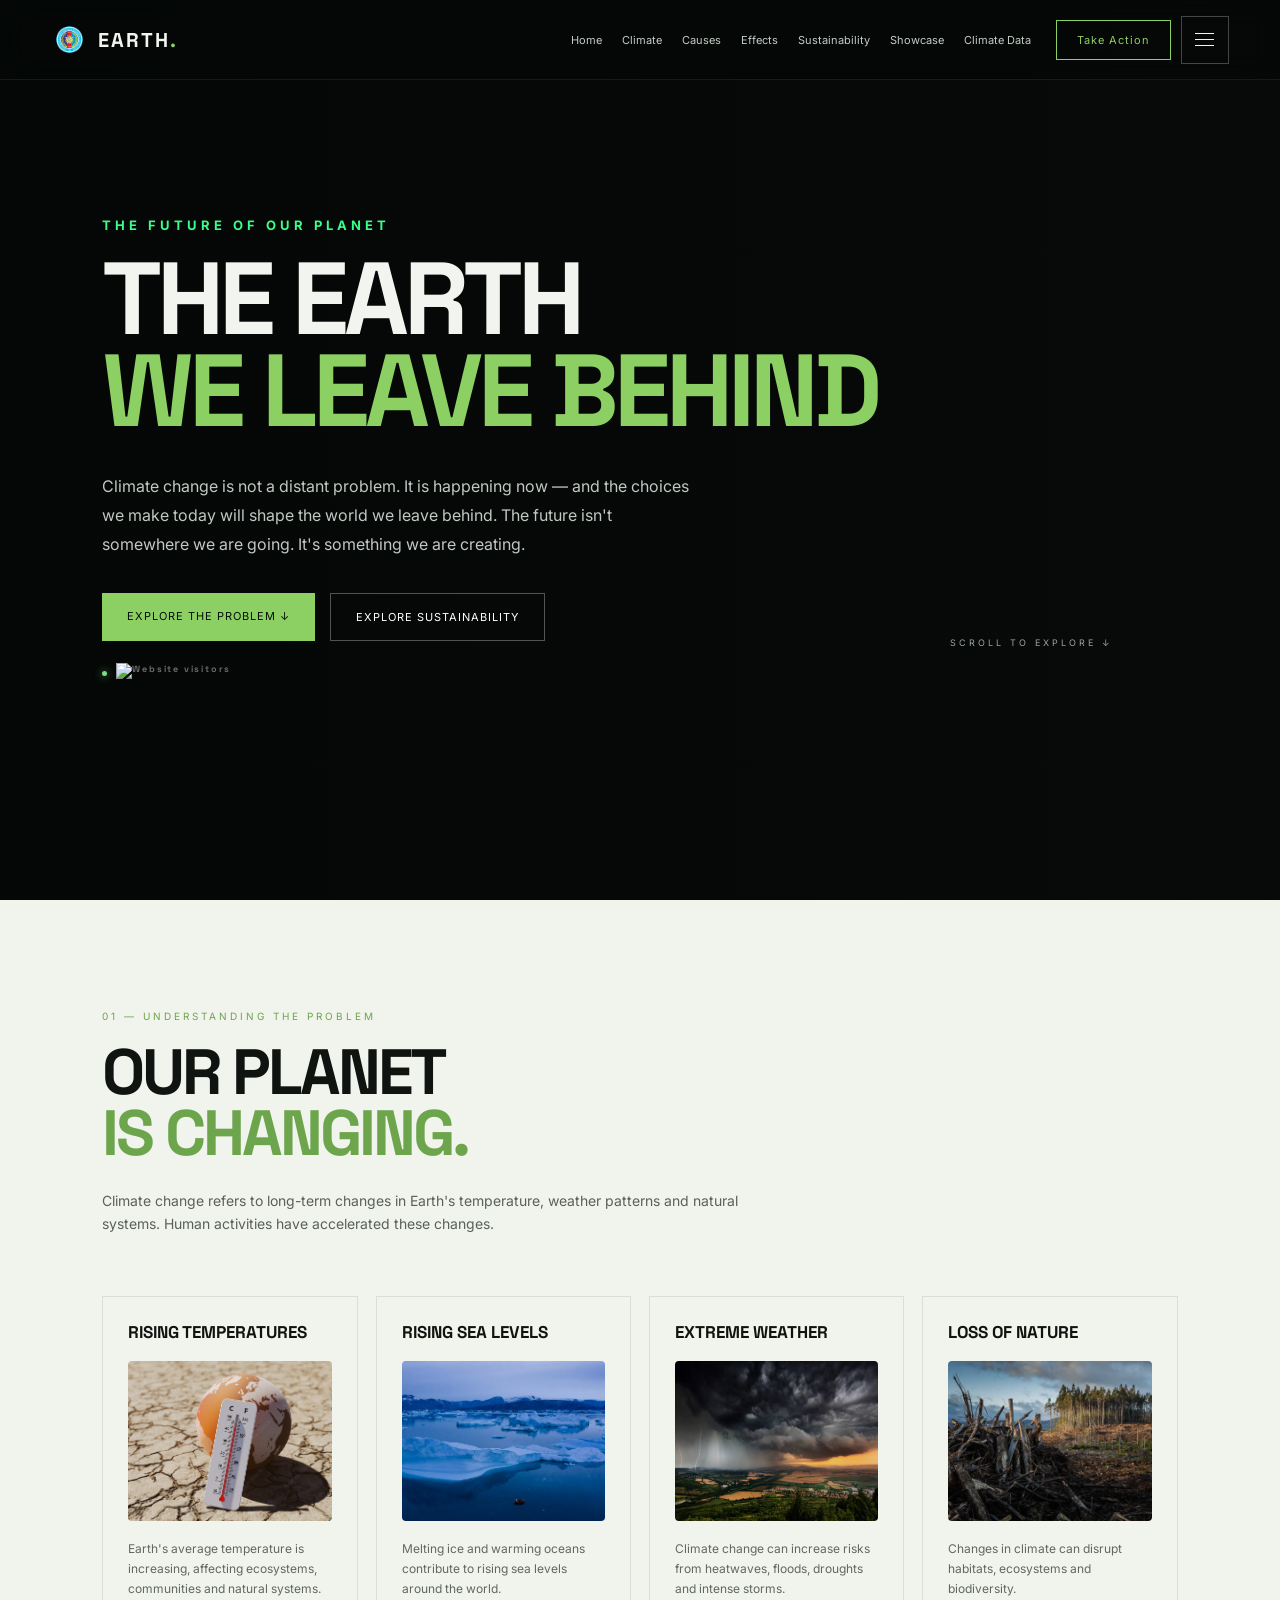
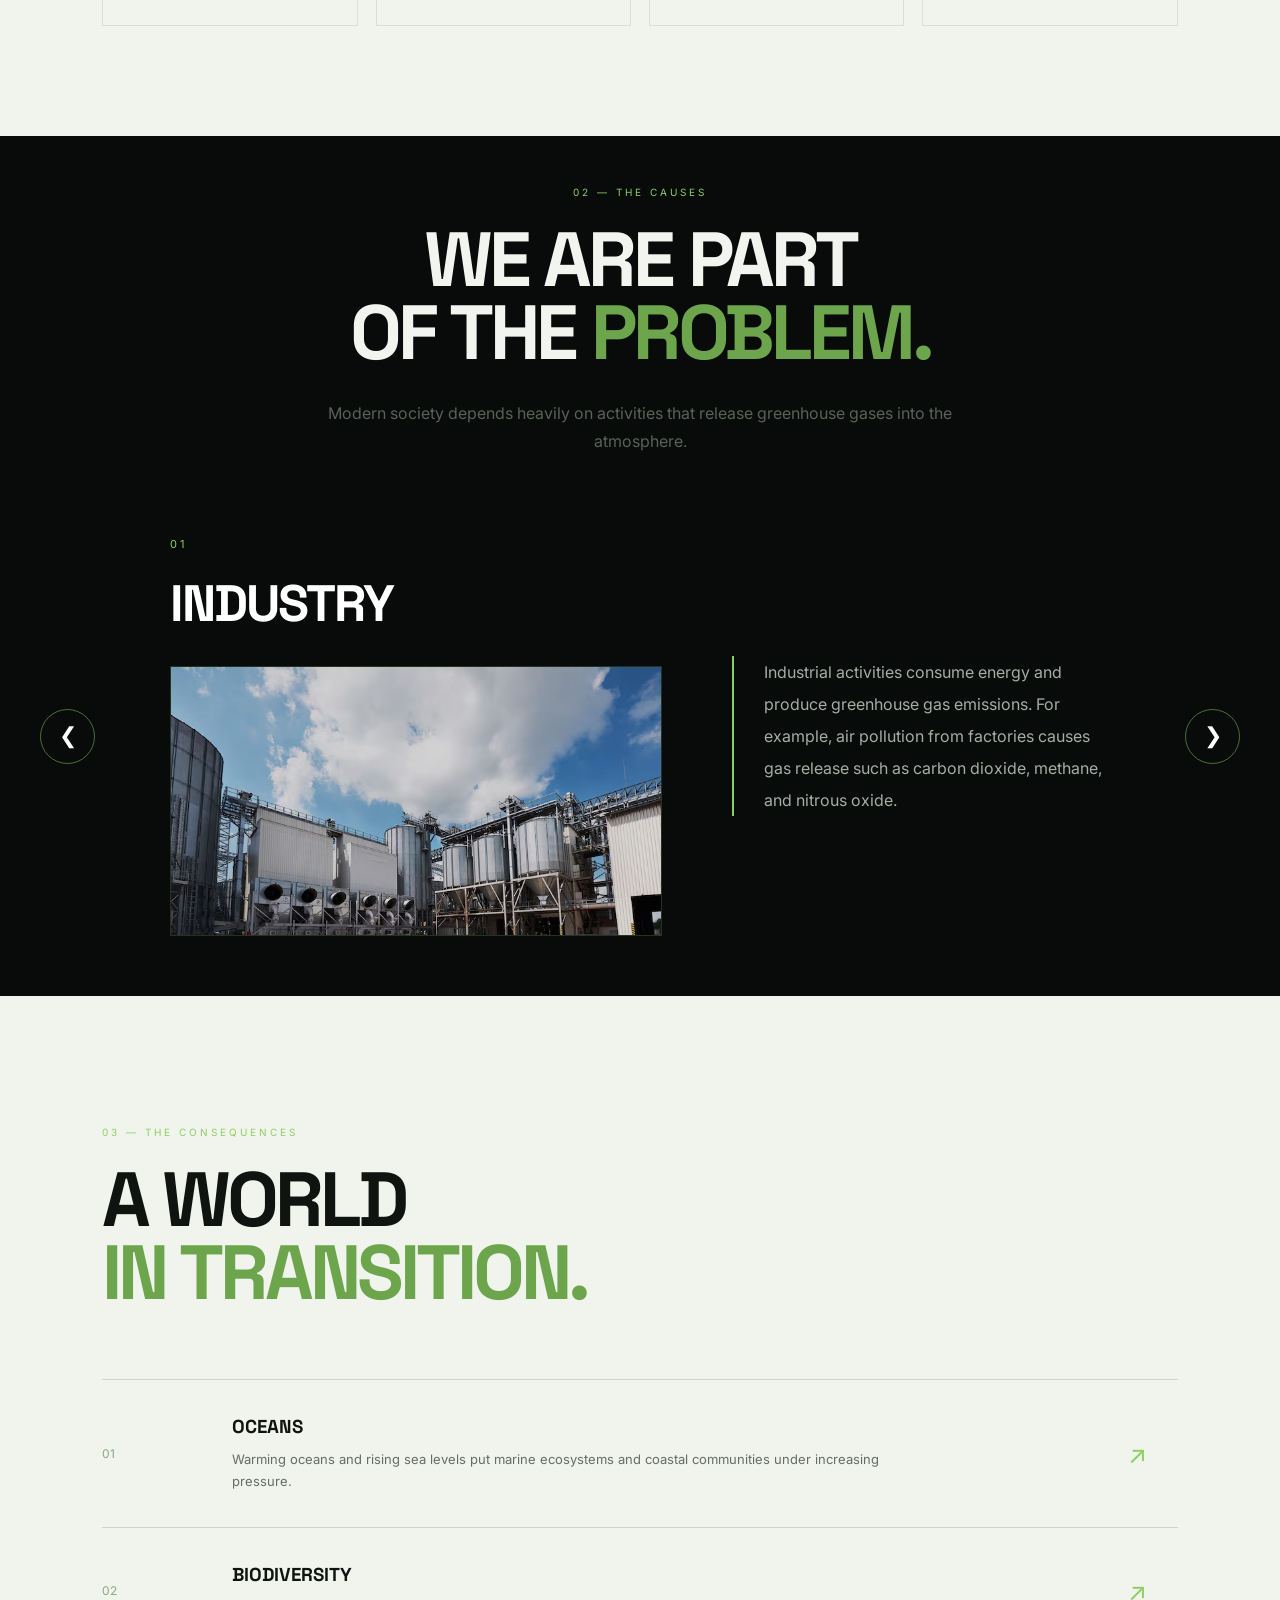
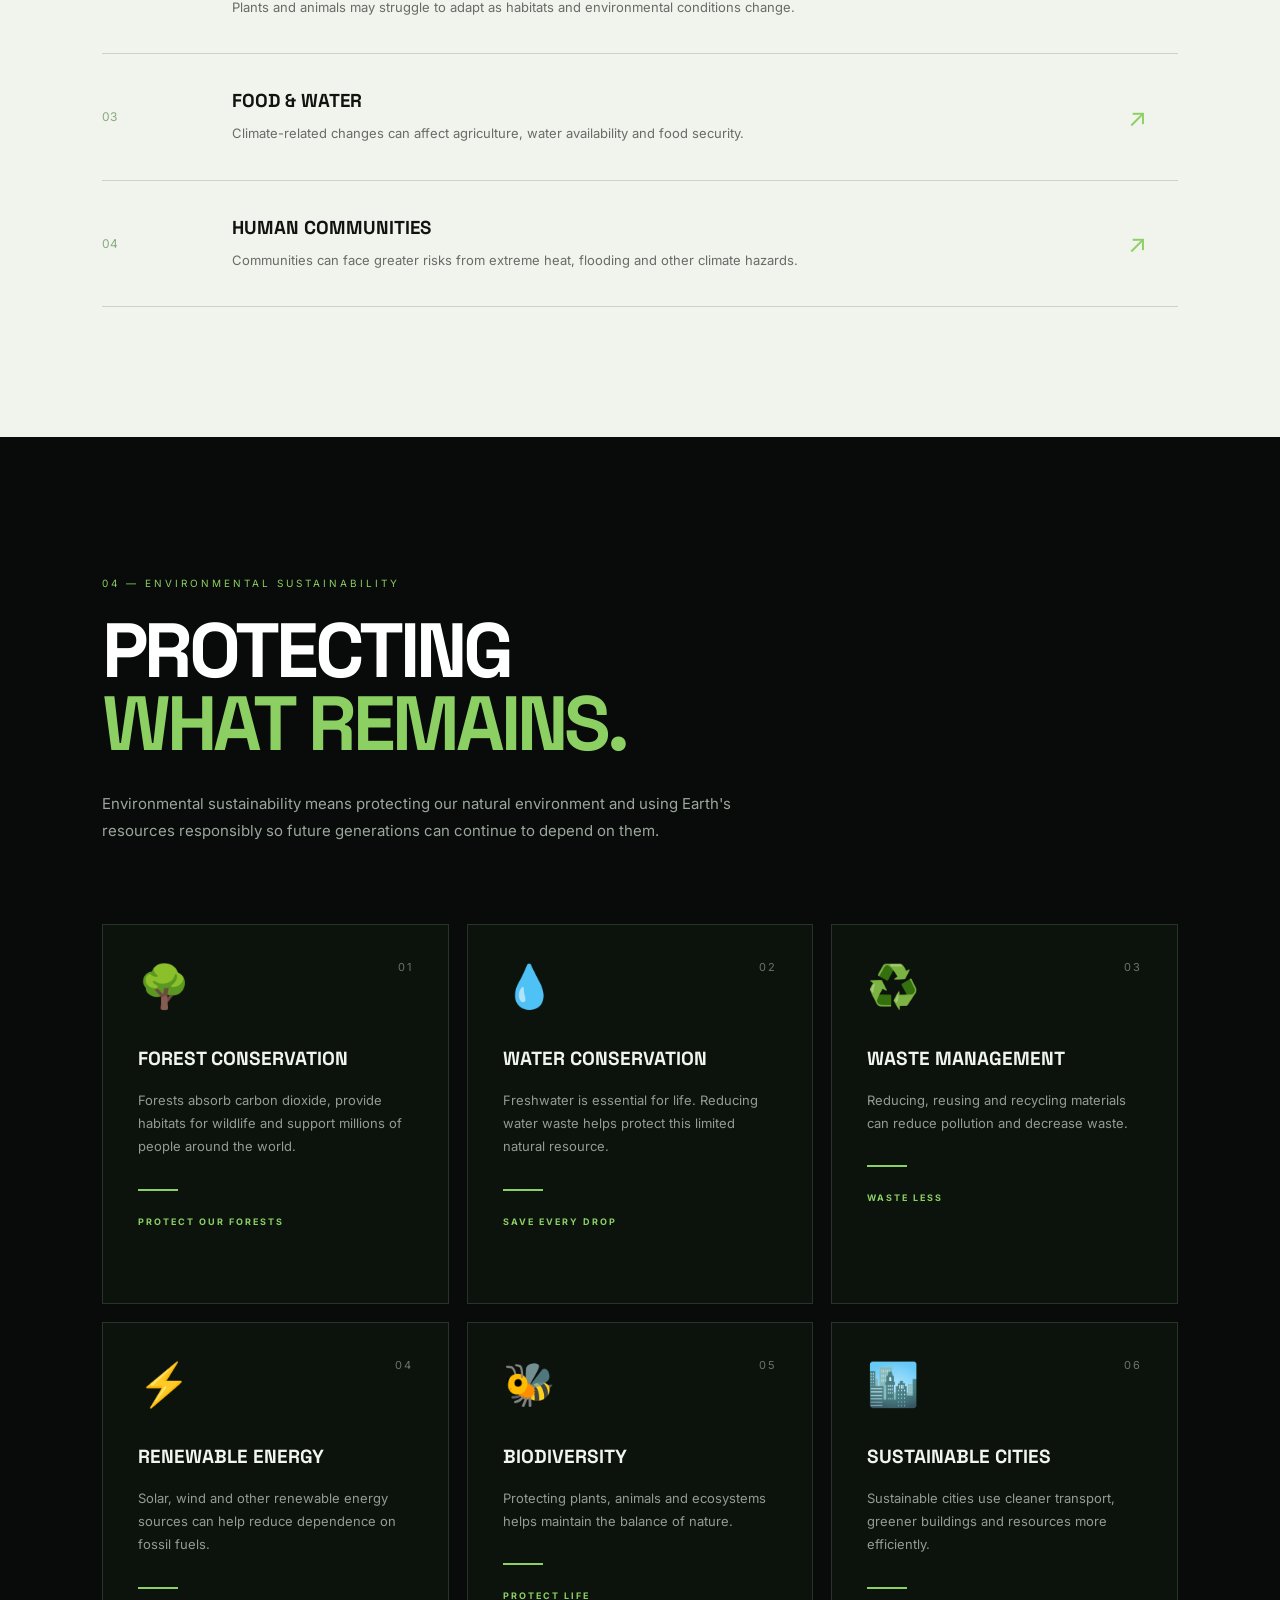
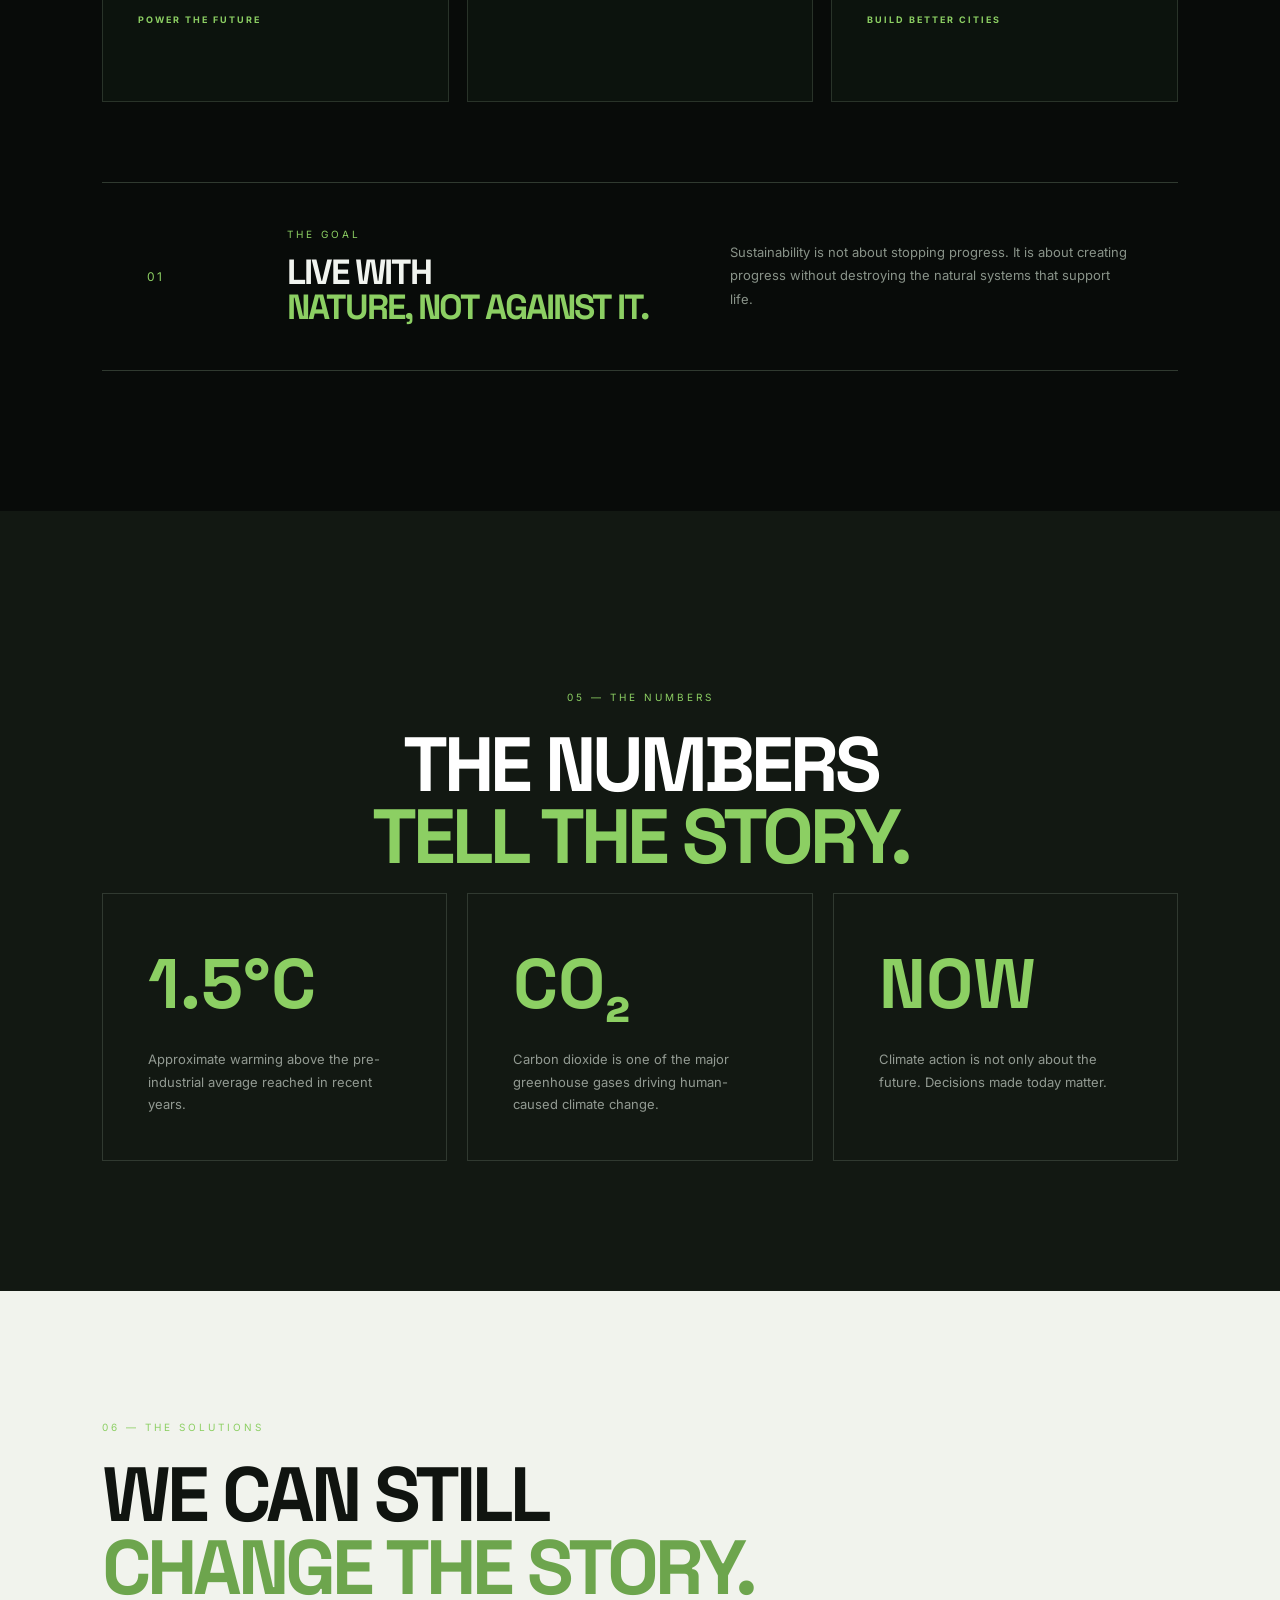
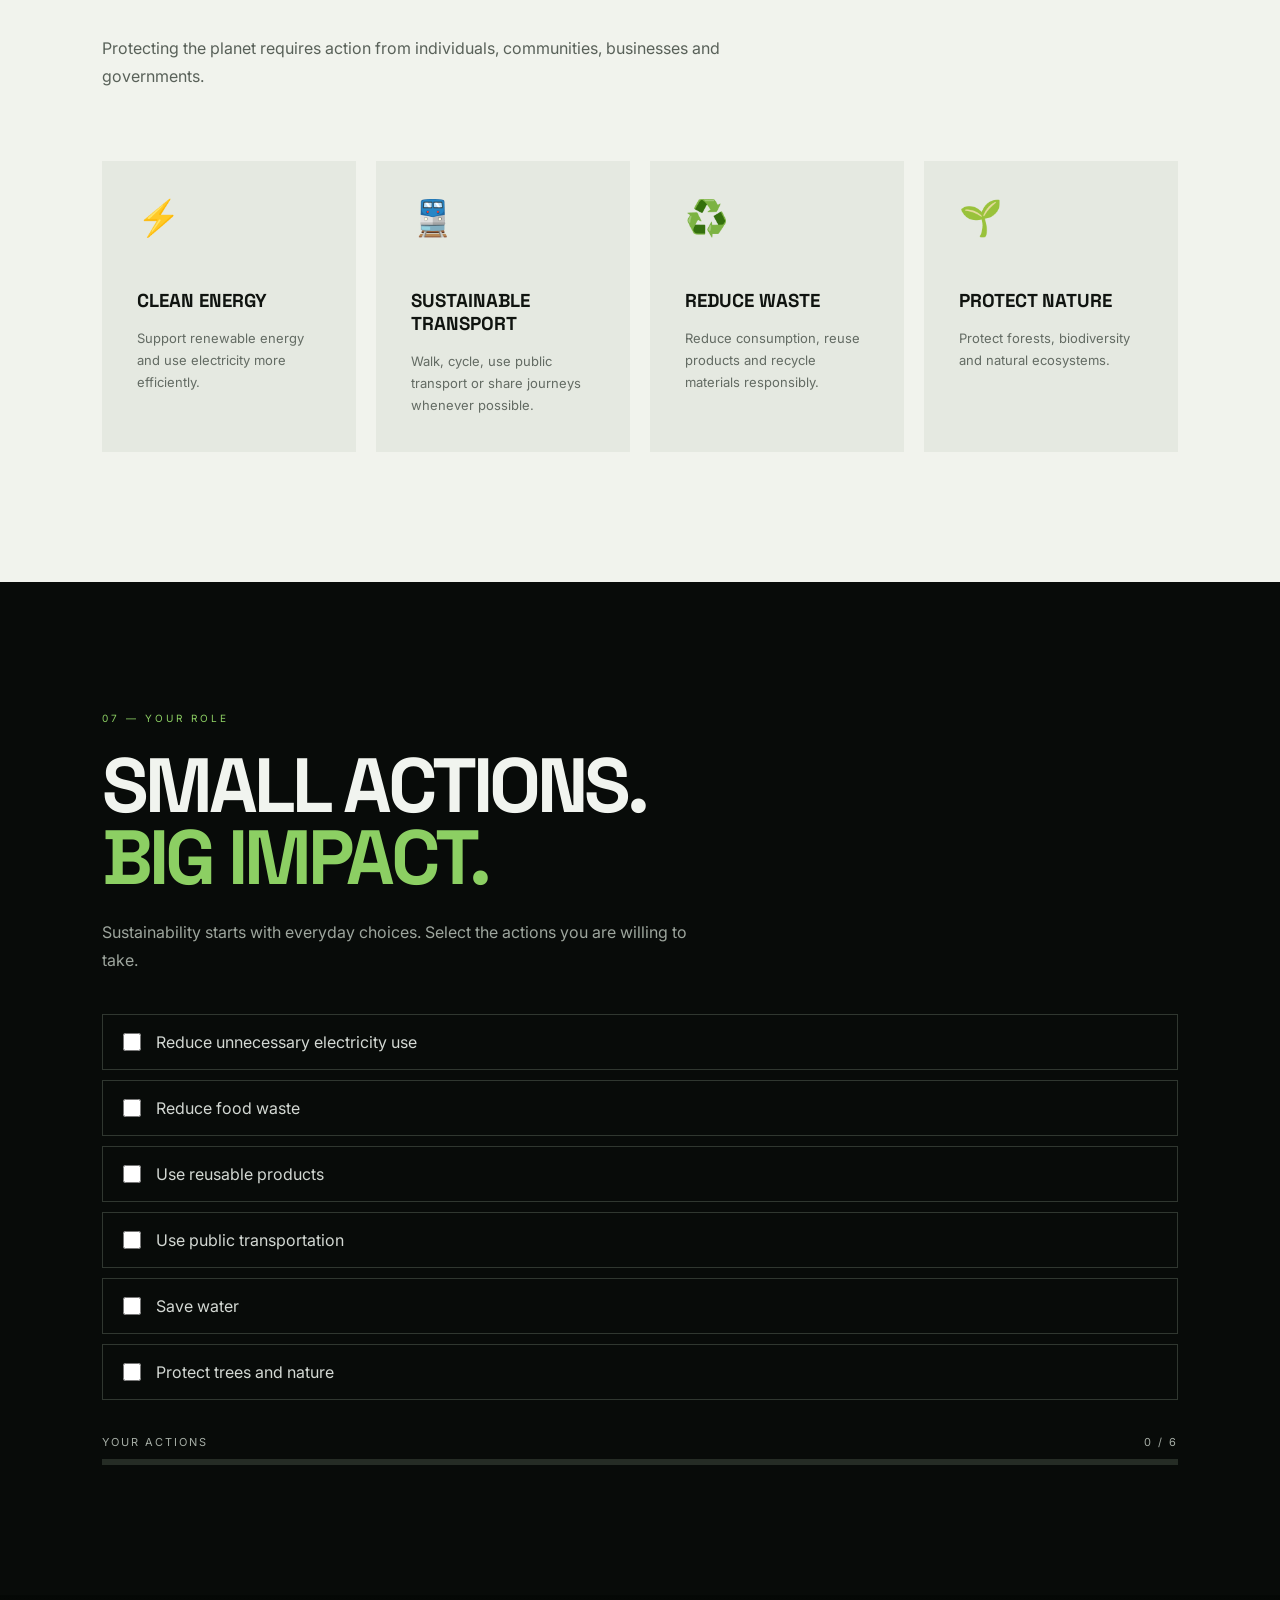
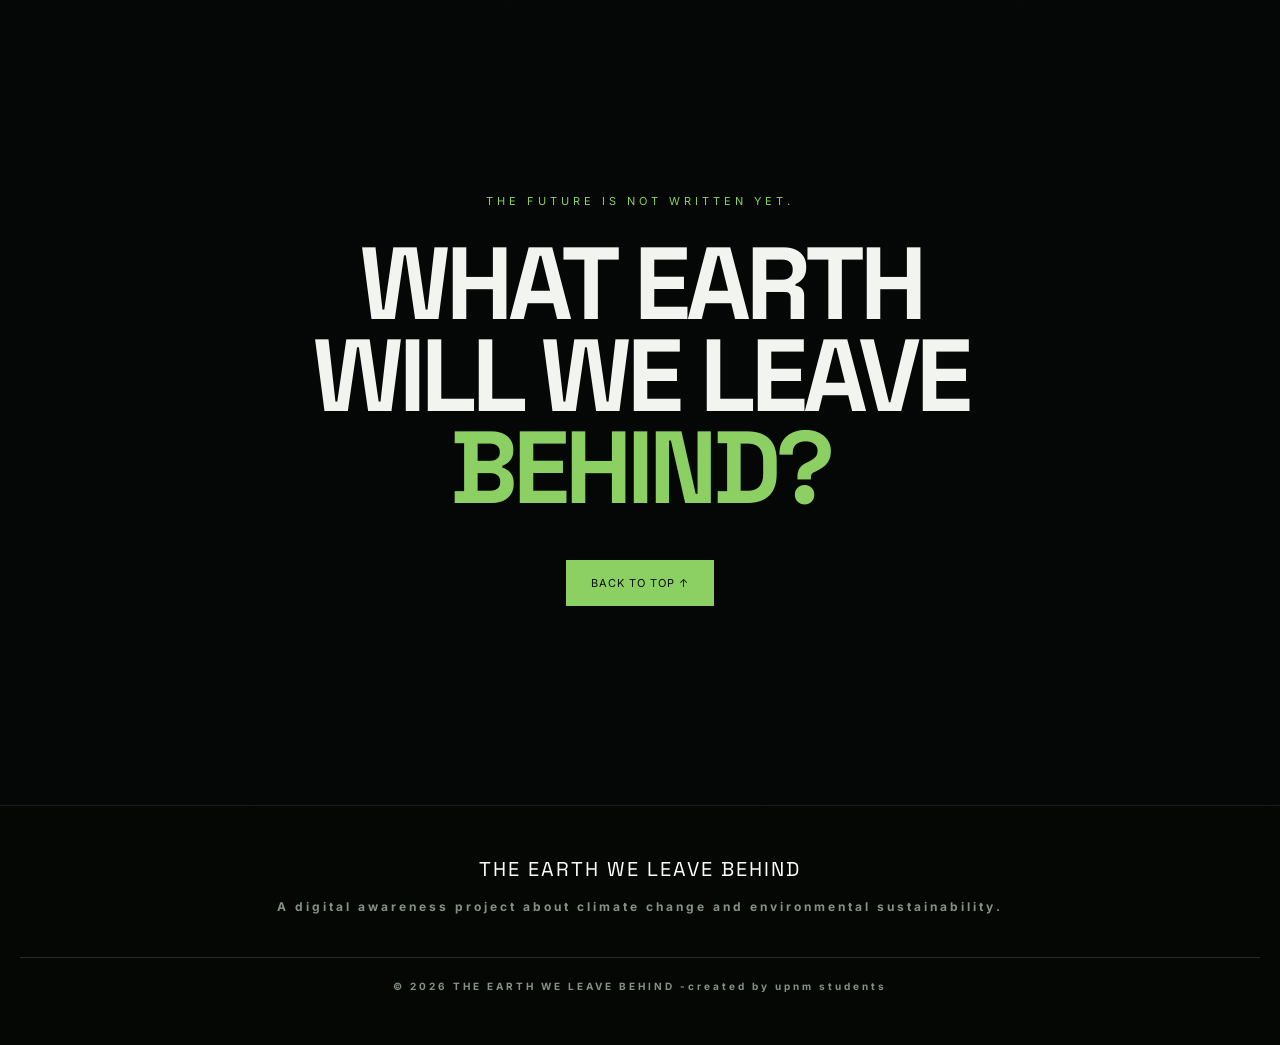
==== commit ac9bf064: "Update index.html" ====
--- a/index.html
+++ b/index.html
@@ -68,7 +68,7 @@
         Home
     </a>
 
-    <a href="#team">
+    <a href="#team.html">
         <span>02</span>
         Our Team
     </a>
@@ -1067,111 +1067,6 @@
 
 </section>
     
-<!-- =========================
-     OUR TEAM
-========================= -->
-
-<section class="team-section" id="our-team">
-
-    <div class="team-header">
-
-        <span>THE PEOPLE BEHIND IT</span>
-
-        <h2>
-            OUR <span>TEAM</span>
-        </h2>
-
-        <p>
-            Meet the people behind
-            The Earth We Leave Behind.
-        </p>
-
-    </div>
-
-
-    <div class="team-slider">
-
-        <!-- LEFT ARROW -->
-        <button class="team-btn prev" onclick="changeTeam(-1)">
-            &#10094;
-        </button>
-
-
-        <!-- TEAM CARDS -->
-        <div class="team-track">
-
-            <!-- TEAM MEMBER 1 -->
-            <div class="team-card active">
-
-                <div class="team-image">
-                    <img src="akif.JPG" alt="Akif">
-                </div>
-
-                <div class="team-info">
-
-                    <h3>AKIF ZAQUAN</h3>
-
-                    <h4>WEB DEVELOPER</h4>
-
-                    <p>
-                        Responsible for developing and
-                        building the website experience.
-                    </p>
-
-                </div>
-
-            </div>
-
-
-            <!-- TEAM MEMBER 2 -->
-            <div class="team-card">
-
-                <div class="team-image">
-                    <img src="faris.JPG" alt="Faris Danial">
-                </div>
-
-                <div class="team-info">
-
-                    <h3>FARIS DANIAL</h3>
-
-                    <h4>DESIGNER</h4>
-
-                    <p>
-                        Responsible for the visual design,
-                        layout and creative direction.
-                    </p>
-
-                </div>
-
-            </div>
-
-        </div>
-
-
-        <!-- RIGHT ARROW -->
-        <button class="team-btn next" onclick="changeTeam(1)">
-            &#10095;
-        </button>
-
-    </div>
-
-
-    <!-- SLIDER DOTS -->
-    <div class="team-dots">
-
-        <span
-            class="team-dot active-dot"
-            onclick="showTeam(0)">
-        </span>
-
-        <span
-            class="team-dot"
-            onclick="showTeam(1)">
-        </span>
-
-    </div>
-
-</section>
 
 <!-- =========================
      FINAL
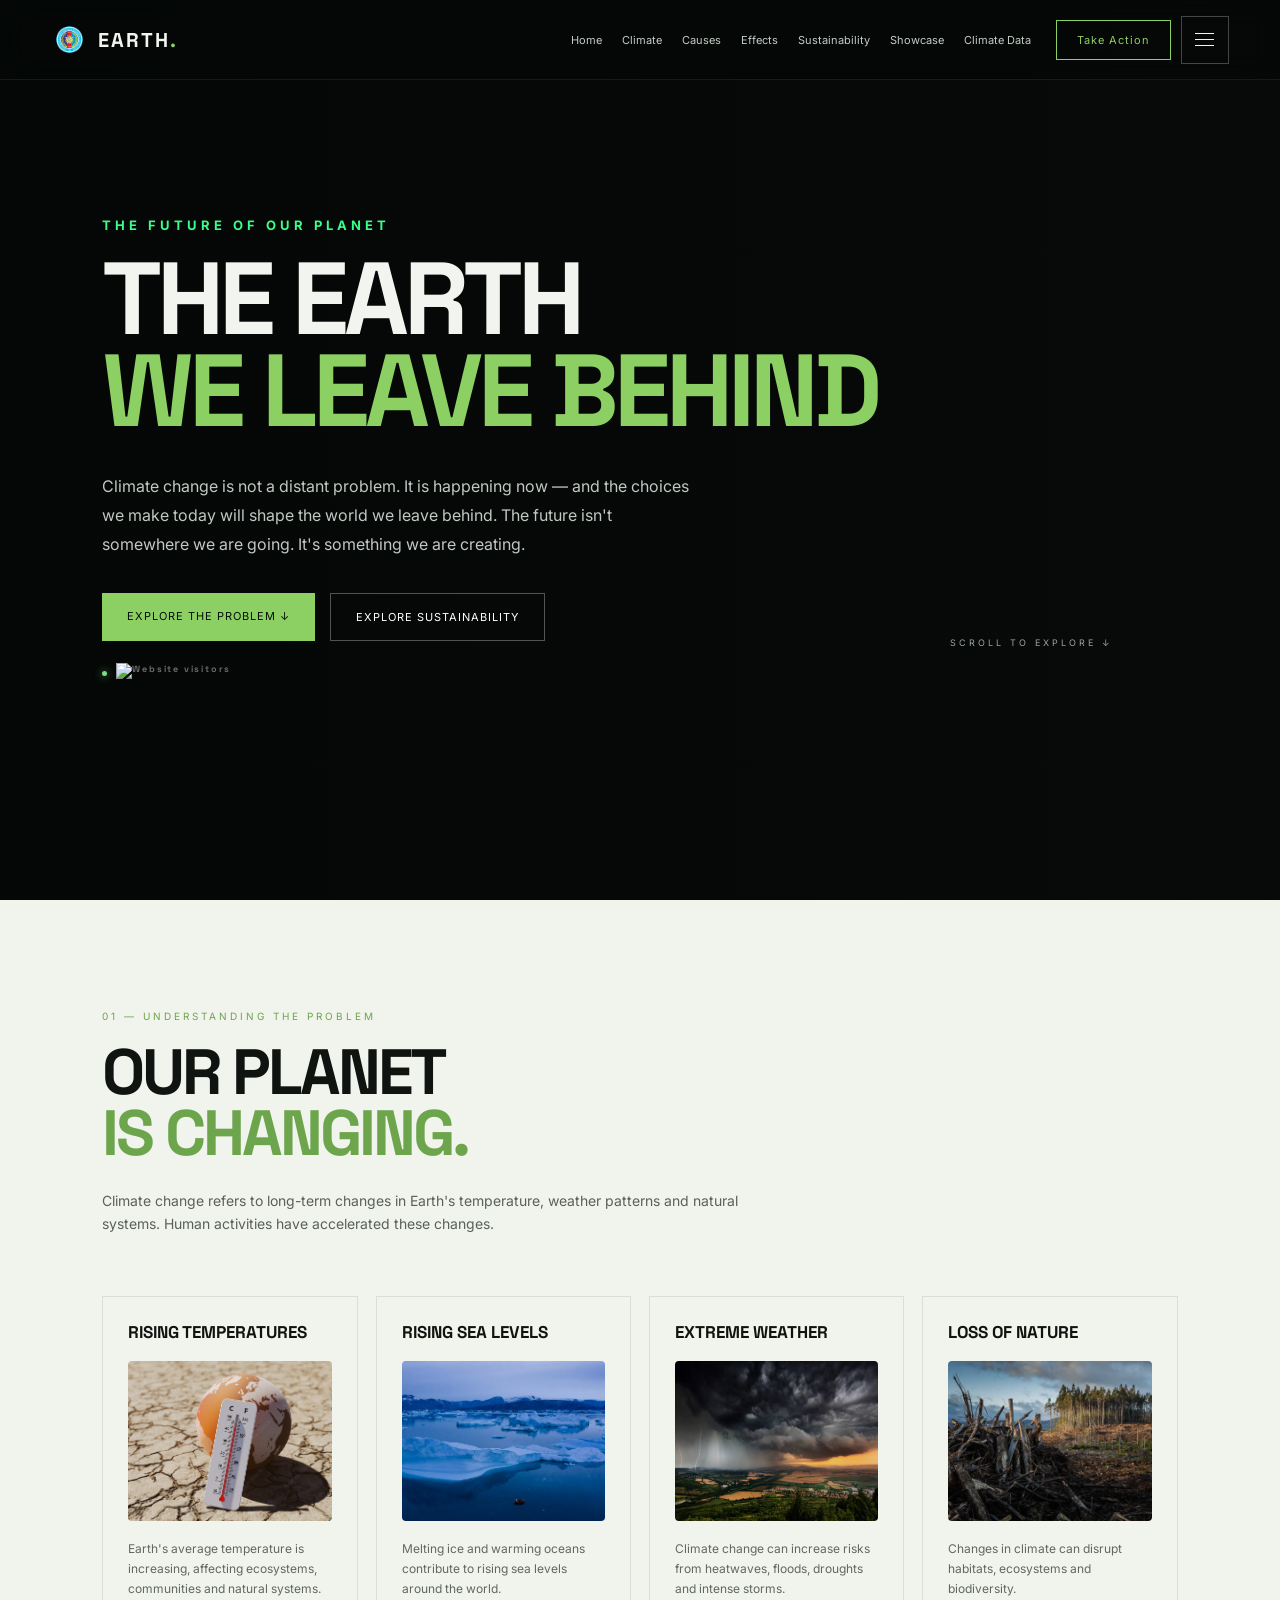
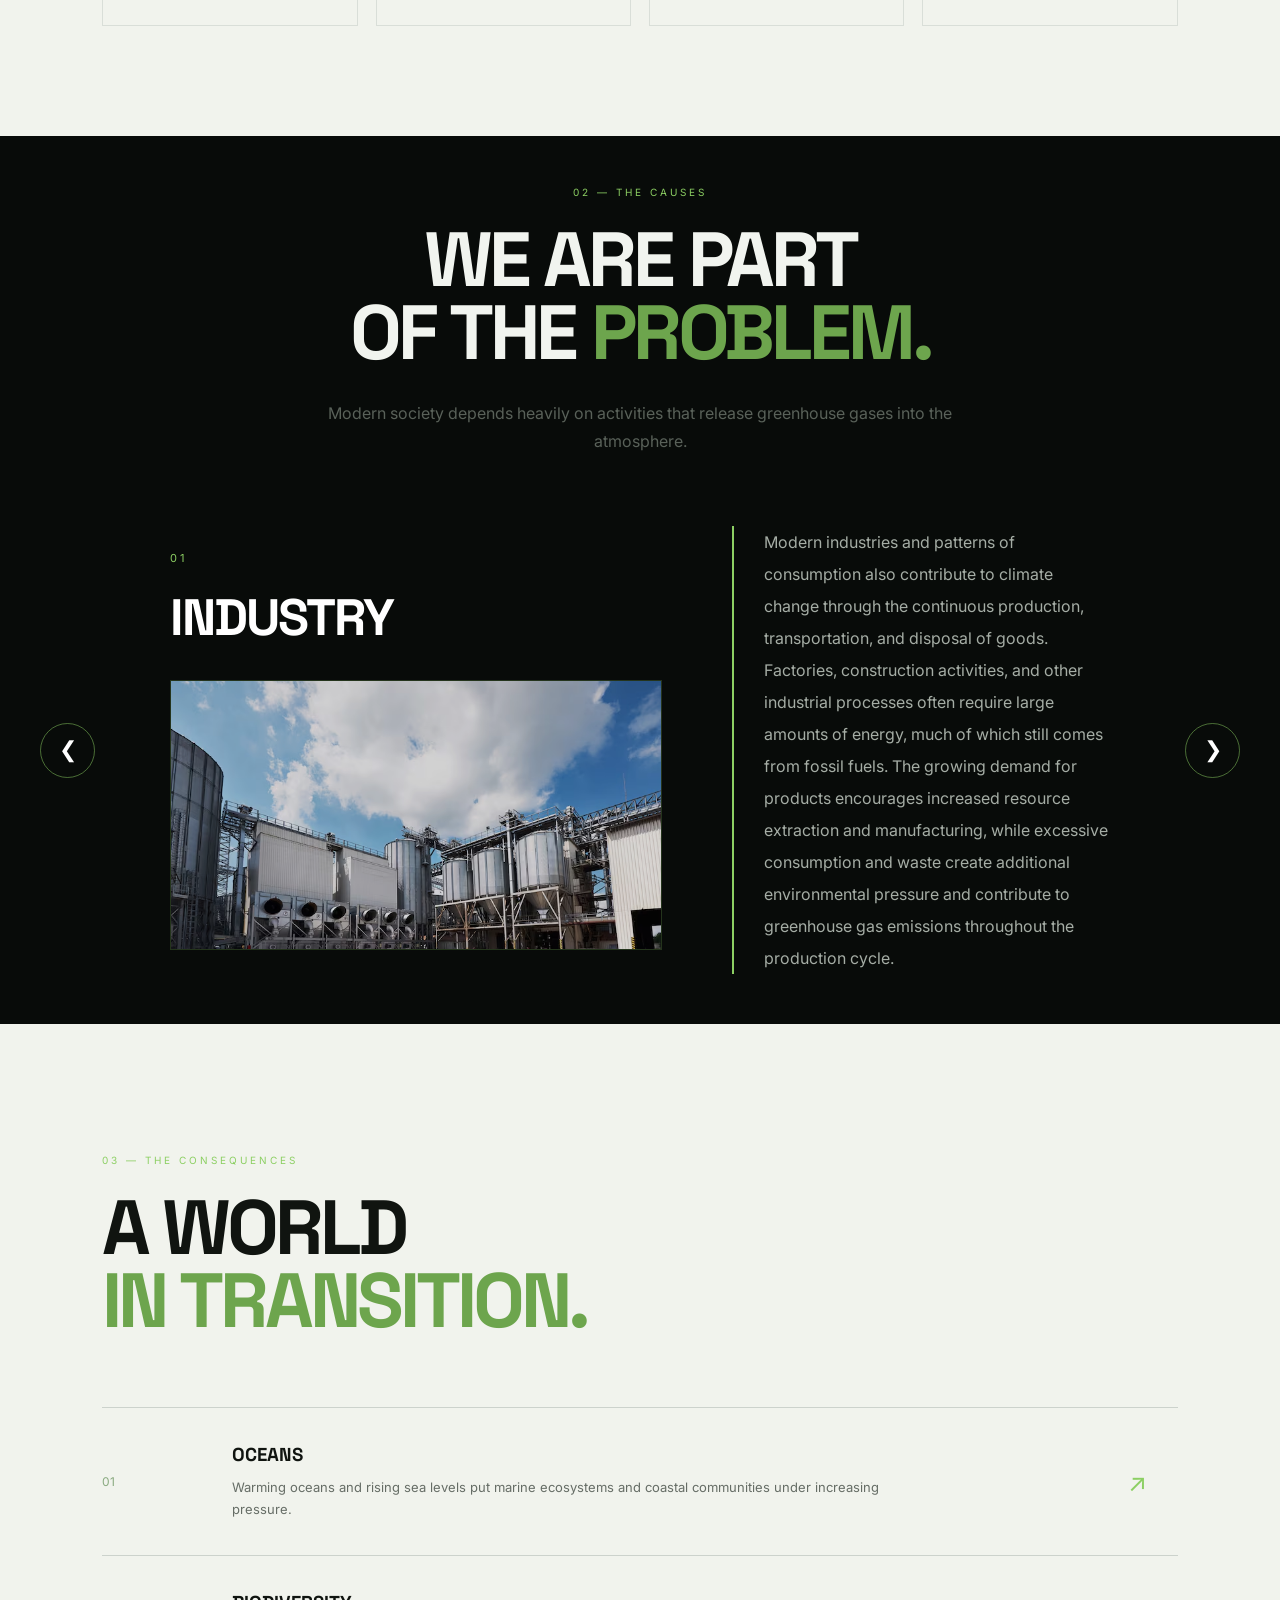
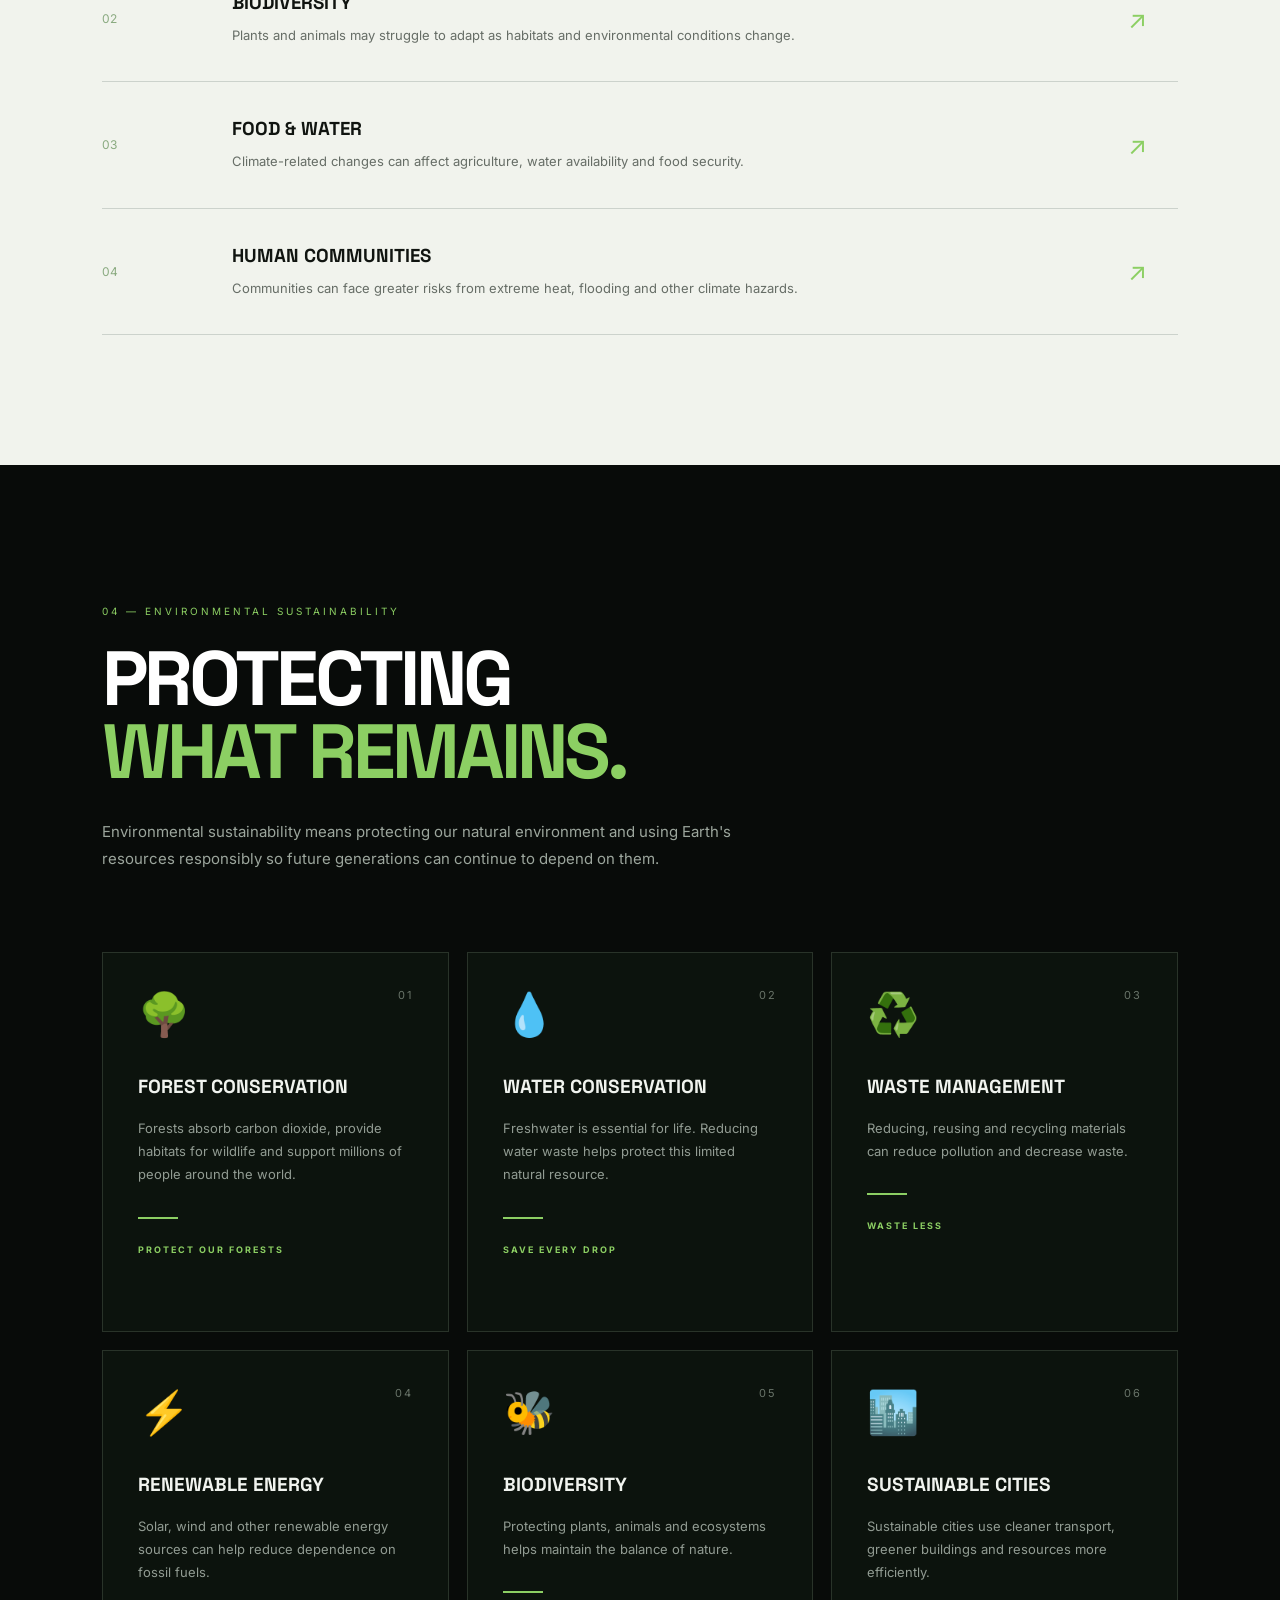
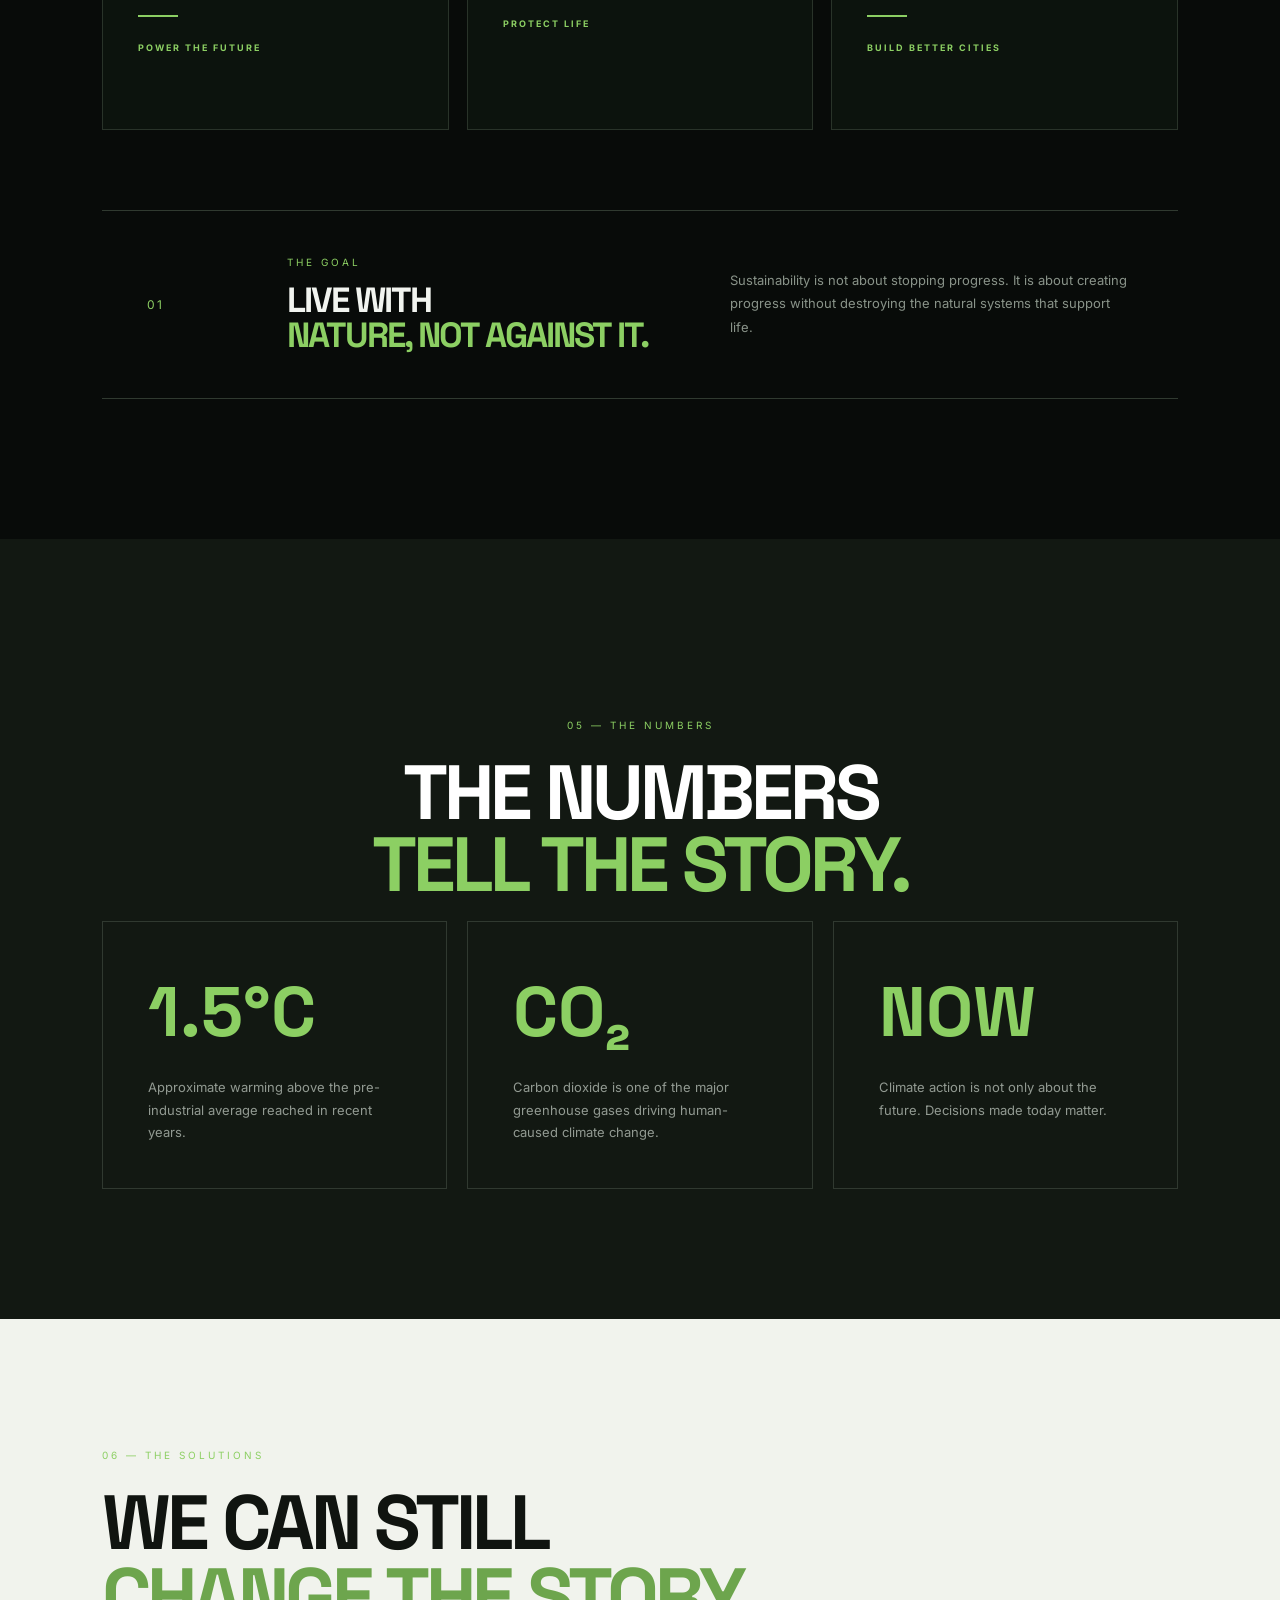
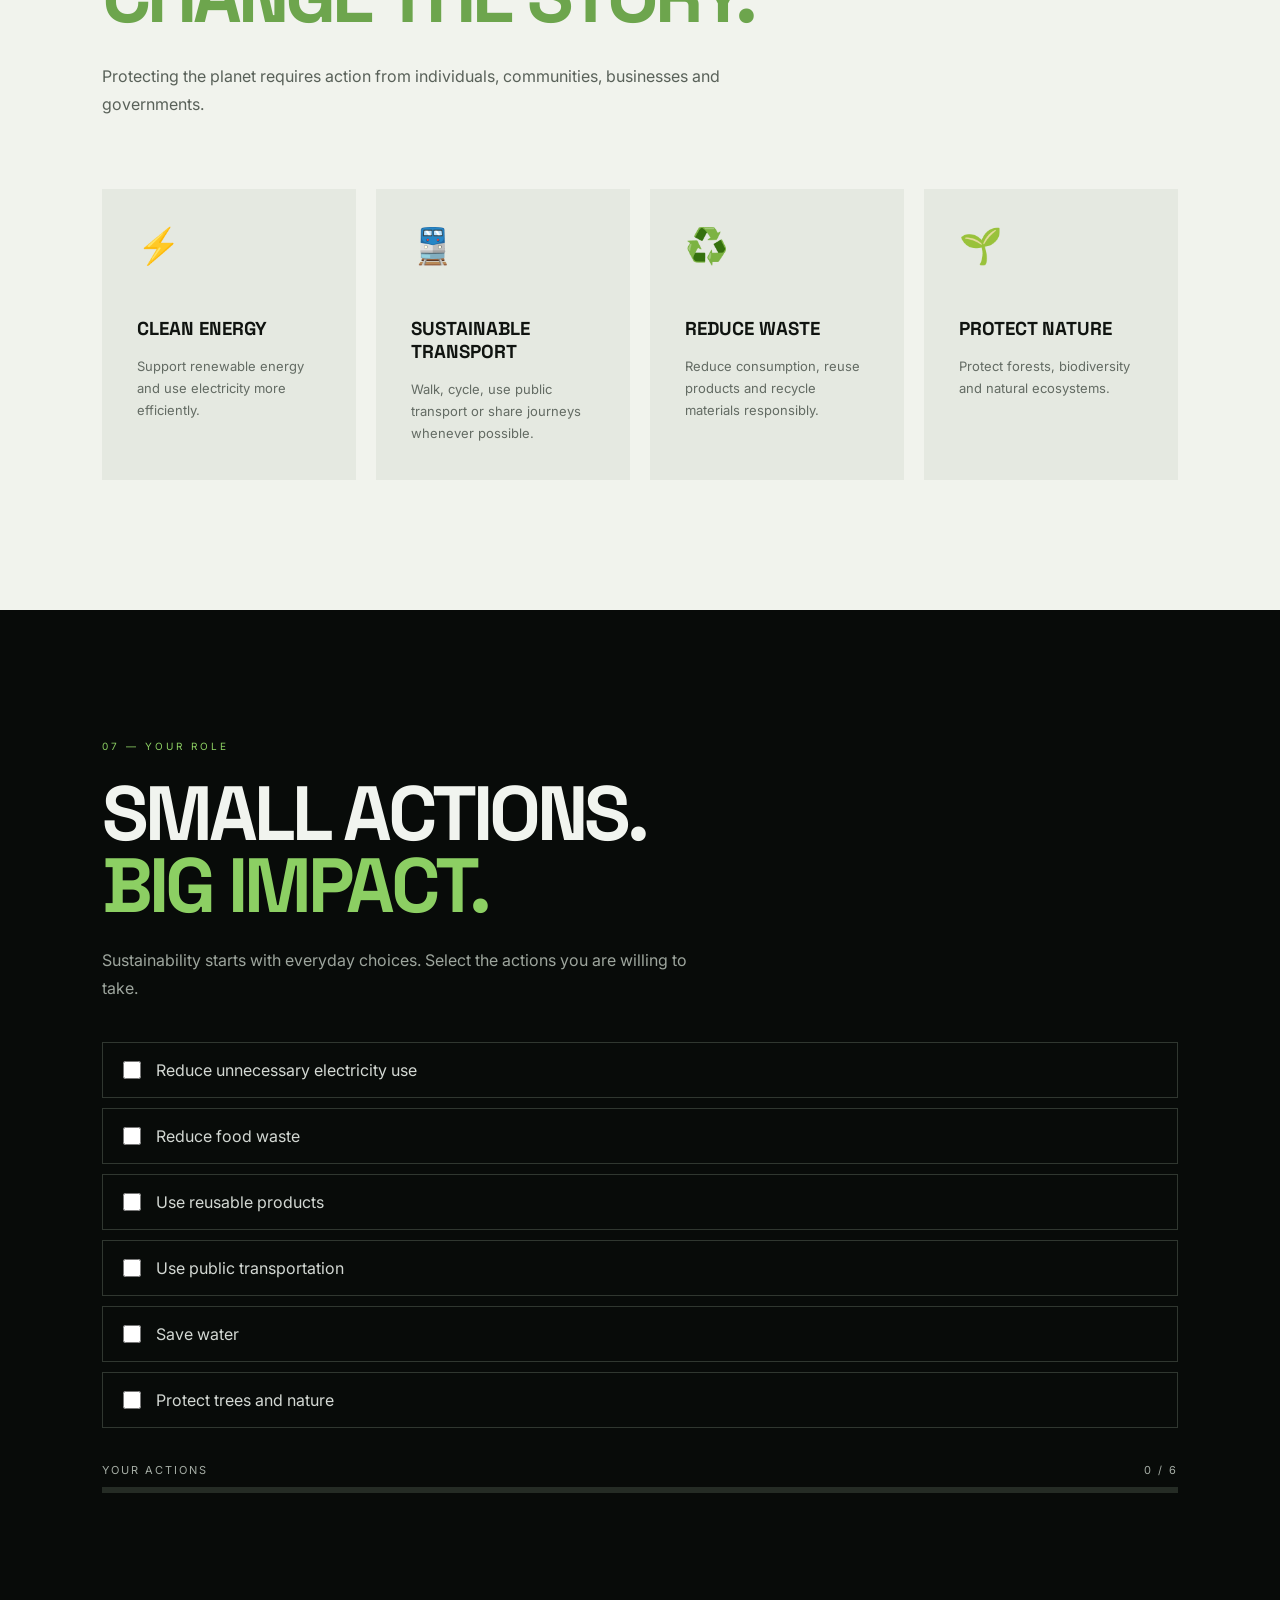
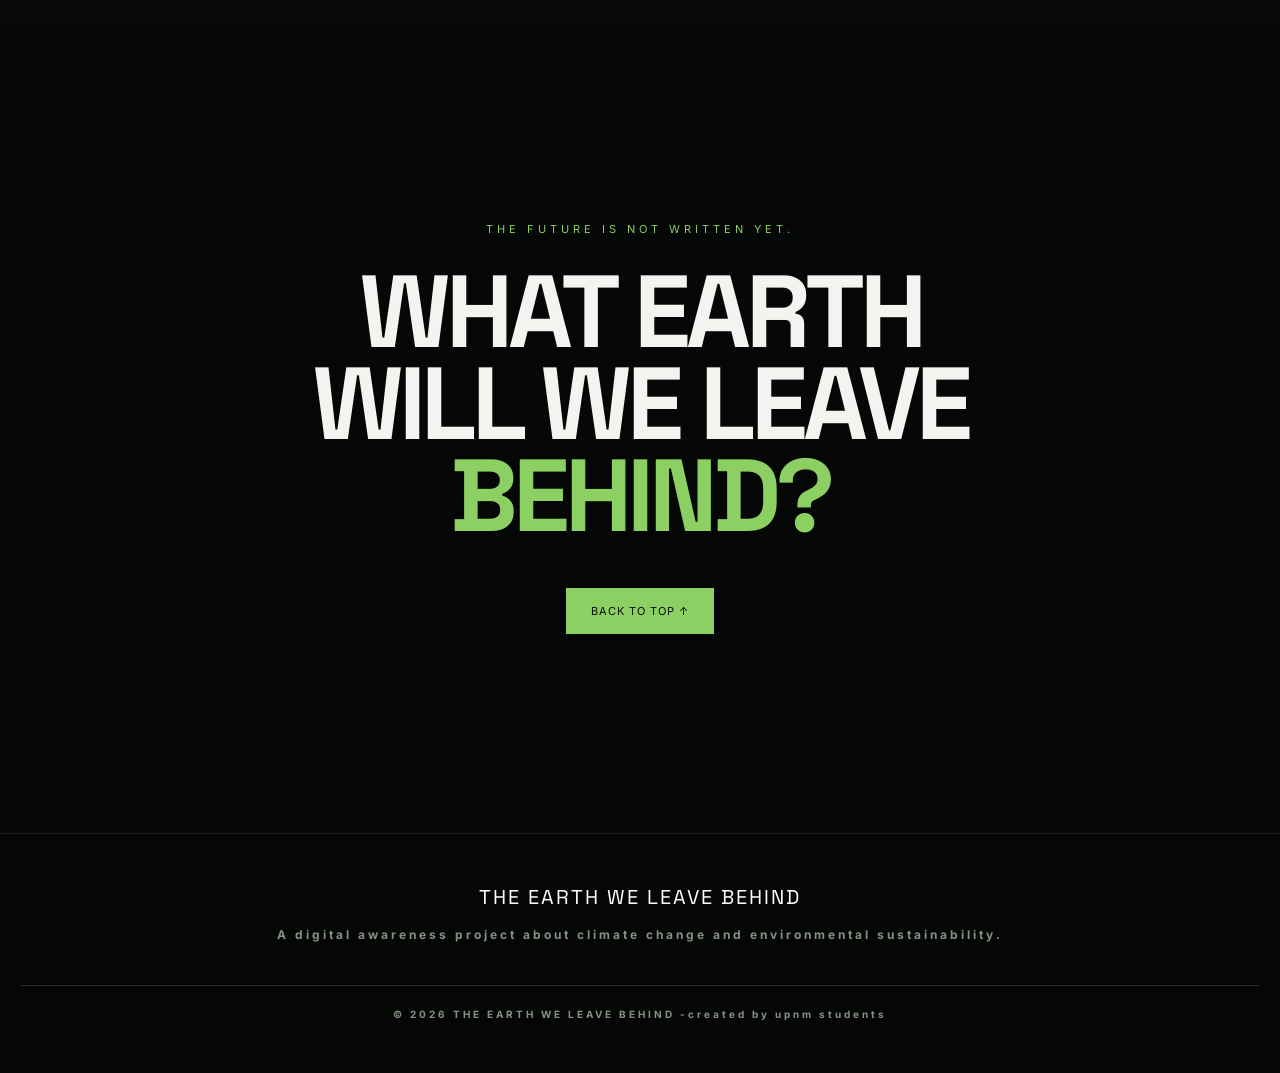
==== commit ff5bd12b: "Update index.html" ====
--- a/index.html
+++ b/index.html
@@ -68,7 +68,7 @@
         Home
     </a>
 
-    <a href="#team.html">
+    <a href="team.html">
         <span>02</span>
         Our Team
     </a>
@@ -275,11 +275,15 @@
               </div>
               <div class="slide-right">
                 <p>
-                  Industrial activities consume energy and
-                  produce greenhouse gas emissions.
-                  For example, air pollution from factories
-                  causes gas release such as carbon dioxide, methane,
-                  and nitrous oxide.
+                  Modern industries and patterns of consumption also contribute
+                    to climate change through the continuous production, transportation,
+                    and disposal of goods. Factories, construction activities, and
+                    other industrial processes often require large amounts of energy,
+                    much of which still comes from fossil fuels. The growing demand 
+                    for products encourages increased resource extraction and manufacturing,
+                    while excessive consumption and waste create additional environmental
+                    pressure and contribute to greenhouse gas emissions throughout the
+                    production cycle.
                 </p>
               </div>
             </div>
--- a/style.css
+++ b/style.css
@@ -2977,548 +2977,3 @@
     margin-left: auto;
     margin-right: auto;
 }
-
-/* =========================
-   SHOWCASE
-========================= */
-
-.showcase {
-    min-height: 100vh;
-    padding: 120px 7% 50px;
-    background: #080b09;
-}
-
-.showcase-title {
-    margin-bottom: 40px;
-}
-
-.showcase-title h1 {
-    font-family: "Space Grotesk", sans-serif;
-    font-size: clamp(45px, 6vw, 80px);
-    line-height: 0.9;
-    letter-spacing: -4px;
-}
-
-.showcase-title h1 span {
-    color: #8ccf63;
-}
-
-
-/* POSTER + VIDEO */
-
-.showcase-grid {
-    display: grid;
-    grid-template-columns: 0.7fr 1.3fr;
-    gap: 25px;
-
-    height: 450px;
-}
-
-
-/* POSTER */
-
-.showcase-poster {
-    height: 100%;
-    overflow: hidden;
-}
-
-.showcase-poster img {
-    width: 100%;
-    height: 100%;
-    object-fit: cover;
-    display: block;
-}
-
-
-/* VIDEO */
-
-.showcase-video {
-    height: 100%;
-    background: #000;
-}
-
-.showcase-video iframe {
-    width: 100%;
-    height: 100%;
-    border: none;
-    display: block;
-}
-
-
-/* MOBILE */
-
-@media (max-width: 800px) {
-
-    .showcase-grid {
-        grid-template-columns: 1fr;
-        height: auto;
-    }
-
-    .showcase-poster,
-    .showcase-video {
-        height: 400px;
-    }
-
-}
-
-/* =====================================================
-CONTACT FINAL
-===================================================== */
-
-.contact-final {
-width: 100%;
-height: 100vh;
-min-height: 100vh;
-
-```
-position: relative;
-
-overflow: hidden;
-
-background:
-    radial-gradient(
-        circle at 80% 50%,
-        rgba(140, 207, 99, 0.08),
-        transparent 30%
-    ),
-    #080b09;
-
-color: #f1f4ef;
-```
-
-}
-
-/* =====================================================
-LEFT CONTENT
-===================================================== */
-
-.contact-left {
-position: absolute;
-
-```
-left: 8%;
-top: 50%;
-
-transform: translateY(-50%);
-
-width: 55%;
-
-z-index: 2;
-```
-
-}
-
-/* LABEL */
-
-.contact-label {
-color: #8ccf63;
-
-```
-font-size: 11px;
-
-letter-spacing: 4px;
-
-margin-bottom: 28px;
-```
-
-}
-
-/* MAIN TITLE */
-
-.contact-left h1 {
-font-family: "Space Grotesk", sans-serif;
-
-```
-font-size: clamp(65px, 7vw, 120px);
-
-line-height: 0.84;
-
-letter-spacing: -6px;
-
-font-weight: 600;
-
-margin: 0;
-```
-
-}
-
-.contact-left h1 span {
-color: #8ccf63;
-}
-
-/* LINE */
-
-.contact-line {
-width: 65%;
-
-```
-height: 1px;
-
-background: rgba(255,255,255,0.18);
-
-margin: 38px 0 28px;
-```
-
-}
-
-/* SECOND TITLE */
-
-.contact-left h2 {
-font-family: "Space Grotesk", sans-serif;
-
-```
-font-size: clamp(28px, 3.2vw, 48px);
-
-line-height: 0.95;
-
-letter-spacing: -2px;
-
-font-weight: 500;
-
-margin: 0 0 22px;
-```
-
-}
-
-/* DESCRIPTION */
-
-.contact-description {
-color: #9da49d;
-
-```
-font-size: 14px;
-
-line-height: 1.7;
-
-margin: 0;
-```
-
-}
-
-/* =====================================================
-SOCIAL BOX
-===================================================== */
-
-.contact-social {
-position: absolute;
-
-```
-right: 8%;
-top: 50%;
-
-transform: translateY(-50%);
-
-width: 430px;
-
-padding: 25px 30px;
-
-z-index: 3;
-
-background: rgba(8,11,9,0.5);
-
-backdrop-filter: blur(12px);
-
--webkit-backdrop-filter: blur(12px);
-
-border-top: 1px solid rgba(255,255,255,0.18);
-```
-
-}
-
-/* HEADING */
-
-.social-heading {
-color: #8ccf63;
-
-```
-font-size: 10px;
-
-letter-spacing: 4px;
-
-margin: 0 0 5px;
-```
-
-}
-
-/* LINKS */
-
-.social-item {
-display: flex;
-
-```
-justify-content: space-between;
-
-align-items: center;
-
-padding: 24px 0;
-
-color: #f1f4ef;
-
-border-bottom: 1px solid rgba(255,255,255,0.12);
-
-font-size: 13px;
-
-letter-spacing: 3px;
-
-transition: all 0.3s ease;
-```
-
-}
-
-.social-item:hover {
-color: #8ccf63;
-
-```
-padding-left: 12px;
-```
-
-}
-
-/* ARROW */
-
-.social-arrow {
-font-size: 22px;
-
-```
-transition: transform 0.3s ease;
-```
-
-}
-
-.social-item:hover .social-arrow {
-transform: translate(5px, -5px);
-}
-
-/* =====================================================
-FOOTER
-===================================================== */
-
-.contact-footer {
-position: absolute;
-
-```
-left: 8%;
-bottom: 30px;
-
-color: #737a73;
-
-font-size: 9px;
-
-letter-spacing: 3px;
-
-margin: 0;
-```
-
-}
-
-/* =====================================================
-LARGE DESKTOP
-===================================================== */
-
-@media (min-width: 1440px) {
-
-```
-.contact-left {
-    left: 9%;
-}
-
-.contact-left h1 {
-    font-size: 120px;
-}
-
-.contact-social {
-    right: 9%;
-
-    width: 500px;
-}
-
-.contact-footer {
-    left: 9%;
-}
-```
-
-}
-
-/* =====================================================
-TABLET
-===================================================== */
-
-@media (min-width: 768px) and (max-width: 1100px) {
-
-```
-.contact-left {
-    left: 7%;
-
-    width: 53%;
-}
-
-.contact-left h1 {
-    font-size: clamp(55px, 7vw, 80px);
-
-    letter-spacing: -4px;
-}
-
-.contact-left h2 {
-    font-size: clamp(25px, 3.5vw, 38px);
-}
-
-.contact-social {
-    right: 6%;
-
-    width: 35%;
-
-    padding: 22px 22px;
-}
-
-.social-item {
-    font-size: 11px;
-
-    padding: 20px 0;
-}
-
-.contact-footer {
-    left: 7%;
-}
-```
-
-}
-
-/* =====================================================
-MOBILE
-===================================================== */
-
-@media (max-width: 767px) {
-
-```
-.contact-final {
-    height: 100svh;
-    min-height: 100svh;
-
-    overflow: hidden;
-}
-
-.contact-left {
-    position: absolute;
-
-    left: 6%;
-    top: 13%;
-
-    transform: none;
-
-    width: 88%;
-}
-
-.contact-label {
-    font-size: 9px;
-
-    letter-spacing: 3px;
-
-    margin-bottom: 18px;
-}
-
-.contact-left h1 {
-    font-size: clamp(43px, 12vw, 65px);
-
-    letter-spacing: -3px;
-}
-
-.contact-line {
-    width: 100%;
-
-    margin: 22px 0 18px;
-}
-
-.contact-left h2 {
-    font-size: clamp(23px, 6.5vw, 34px);
-
-    letter-spacing: -1px;
-
-    margin-bottom: 12px;
-}
-
-.contact-description {
-    font-size: 11px;
-
-    line-height: 1.5;
-}
-
-
-/* SOCIAL BOX */
-
-.contact-social {
-    left: 6%;
-    right: 6%;
-    bottom: 52px;
-
-    top: auto;
-
-    transform: none;
-
-    width: auto;
-
-    padding: 15px 20px;
-}
-
-.social-heading {
-    font-size: 8px;
-
-    letter-spacing: 3px;
-}
-
-.social-item {
-    padding: 14px 0;
-
-    font-size: 10px;
-
-    letter-spacing: 2px;
-}
-
-.social-arrow {
-    font-size: 18px;
-}
-
-
-/* FOOTER */
-
-.contact-footer {
-    left: 6%;
-    bottom: 18px;
-
-    font-size: 7px;
-
-    letter-spacing: 2px;
-}
-```
-
-}
-
-/* =====================================================
-SMALL MOBILE
-===================================================== */
-
-@media (max-width: 380px) {
-
-```
-.contact-left {
-    top: 10%;
-}
-
-.contact-left h1 {
-    font-size: 42px;
-}
-
-.contact-left h2 {
-    font-size: 22px;
-}
-
-.contact-description {
-    font-size: 10px;
-}
-
-.contact-social {
-    bottom: 48px;
-}
-```
-
-}
-
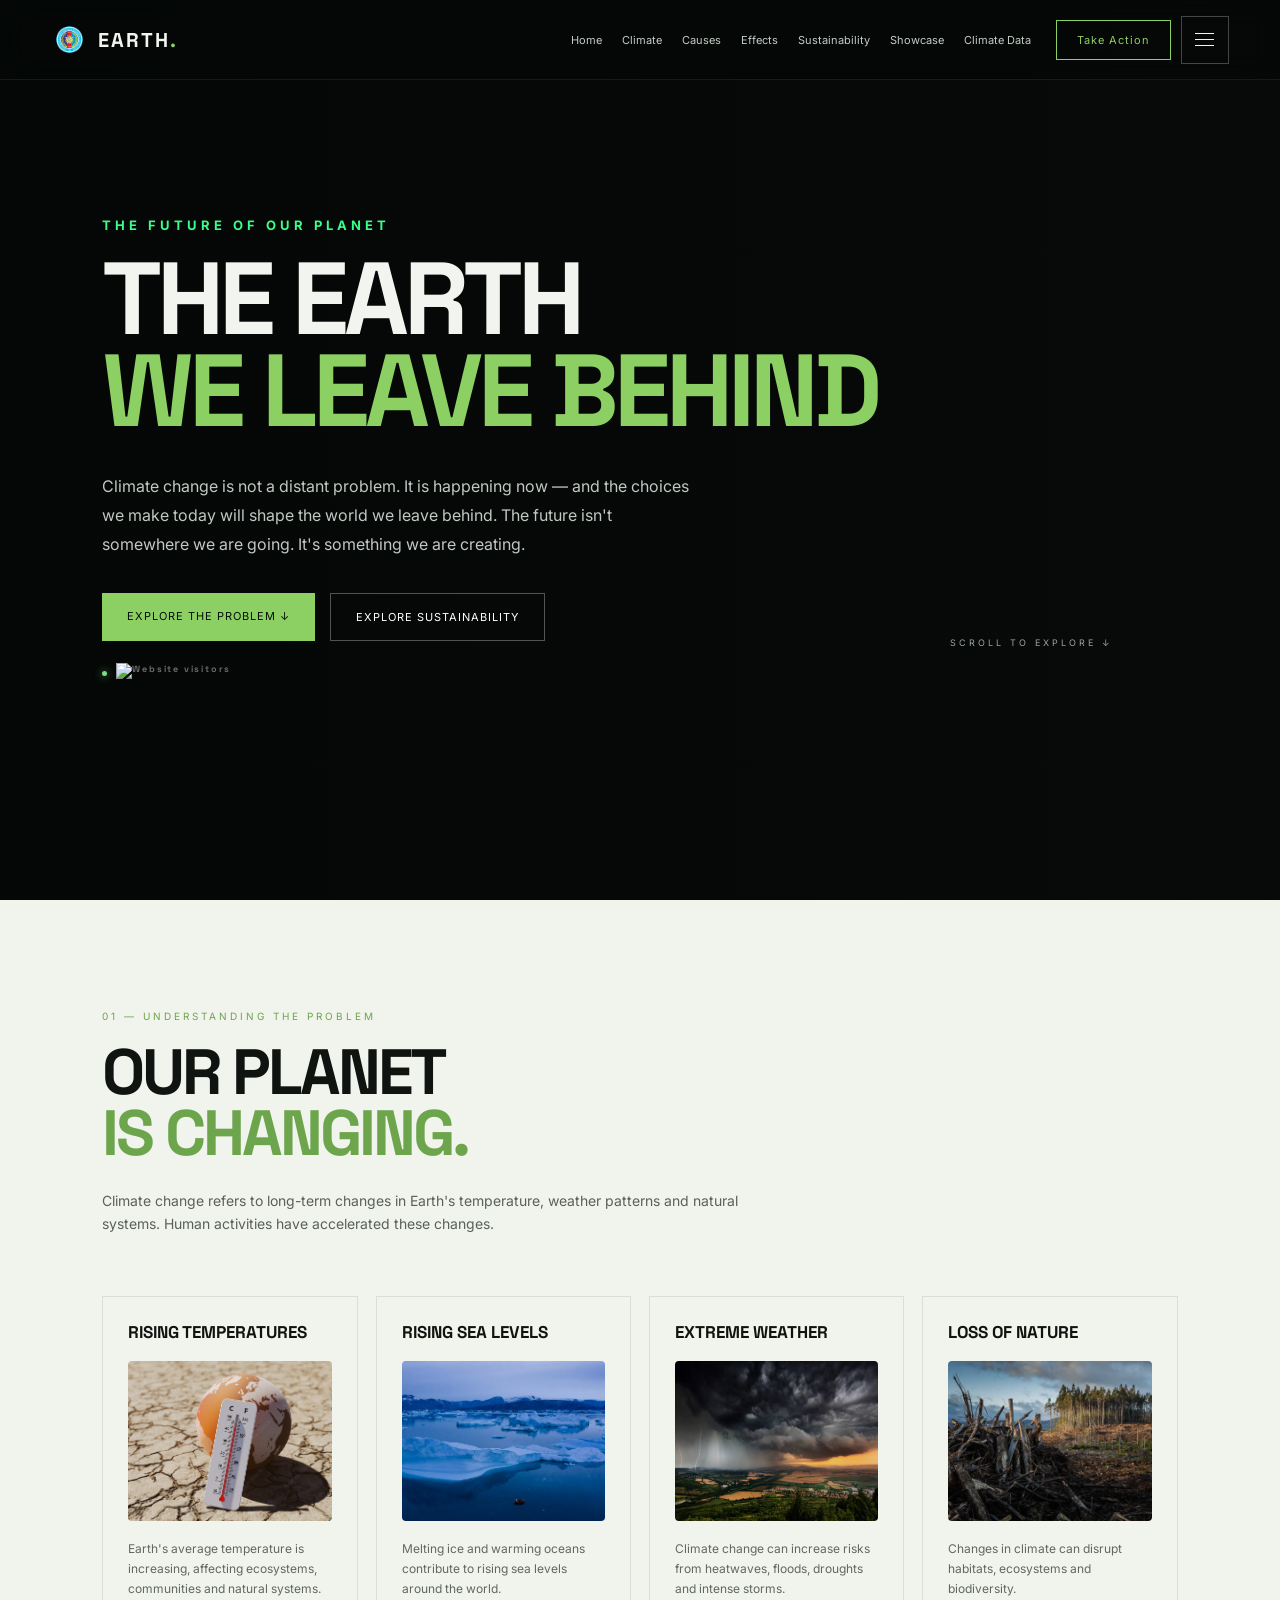
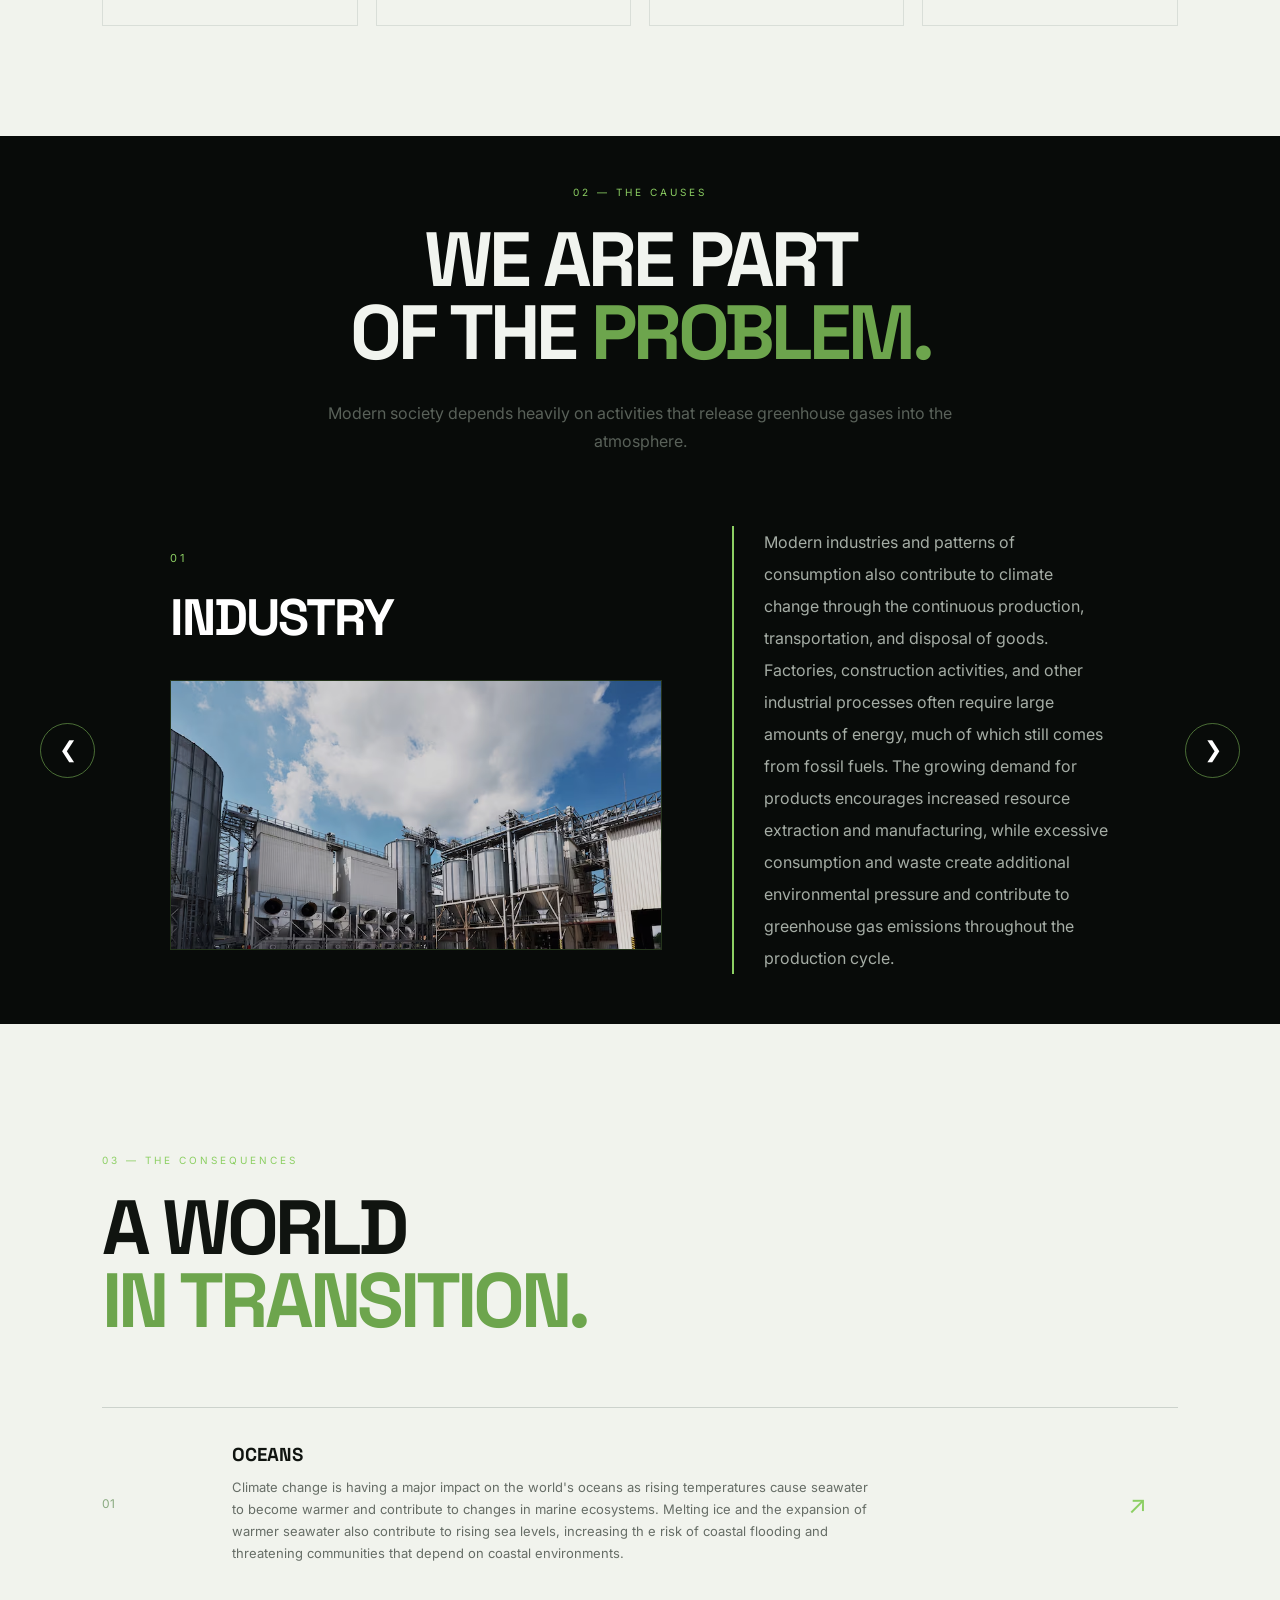
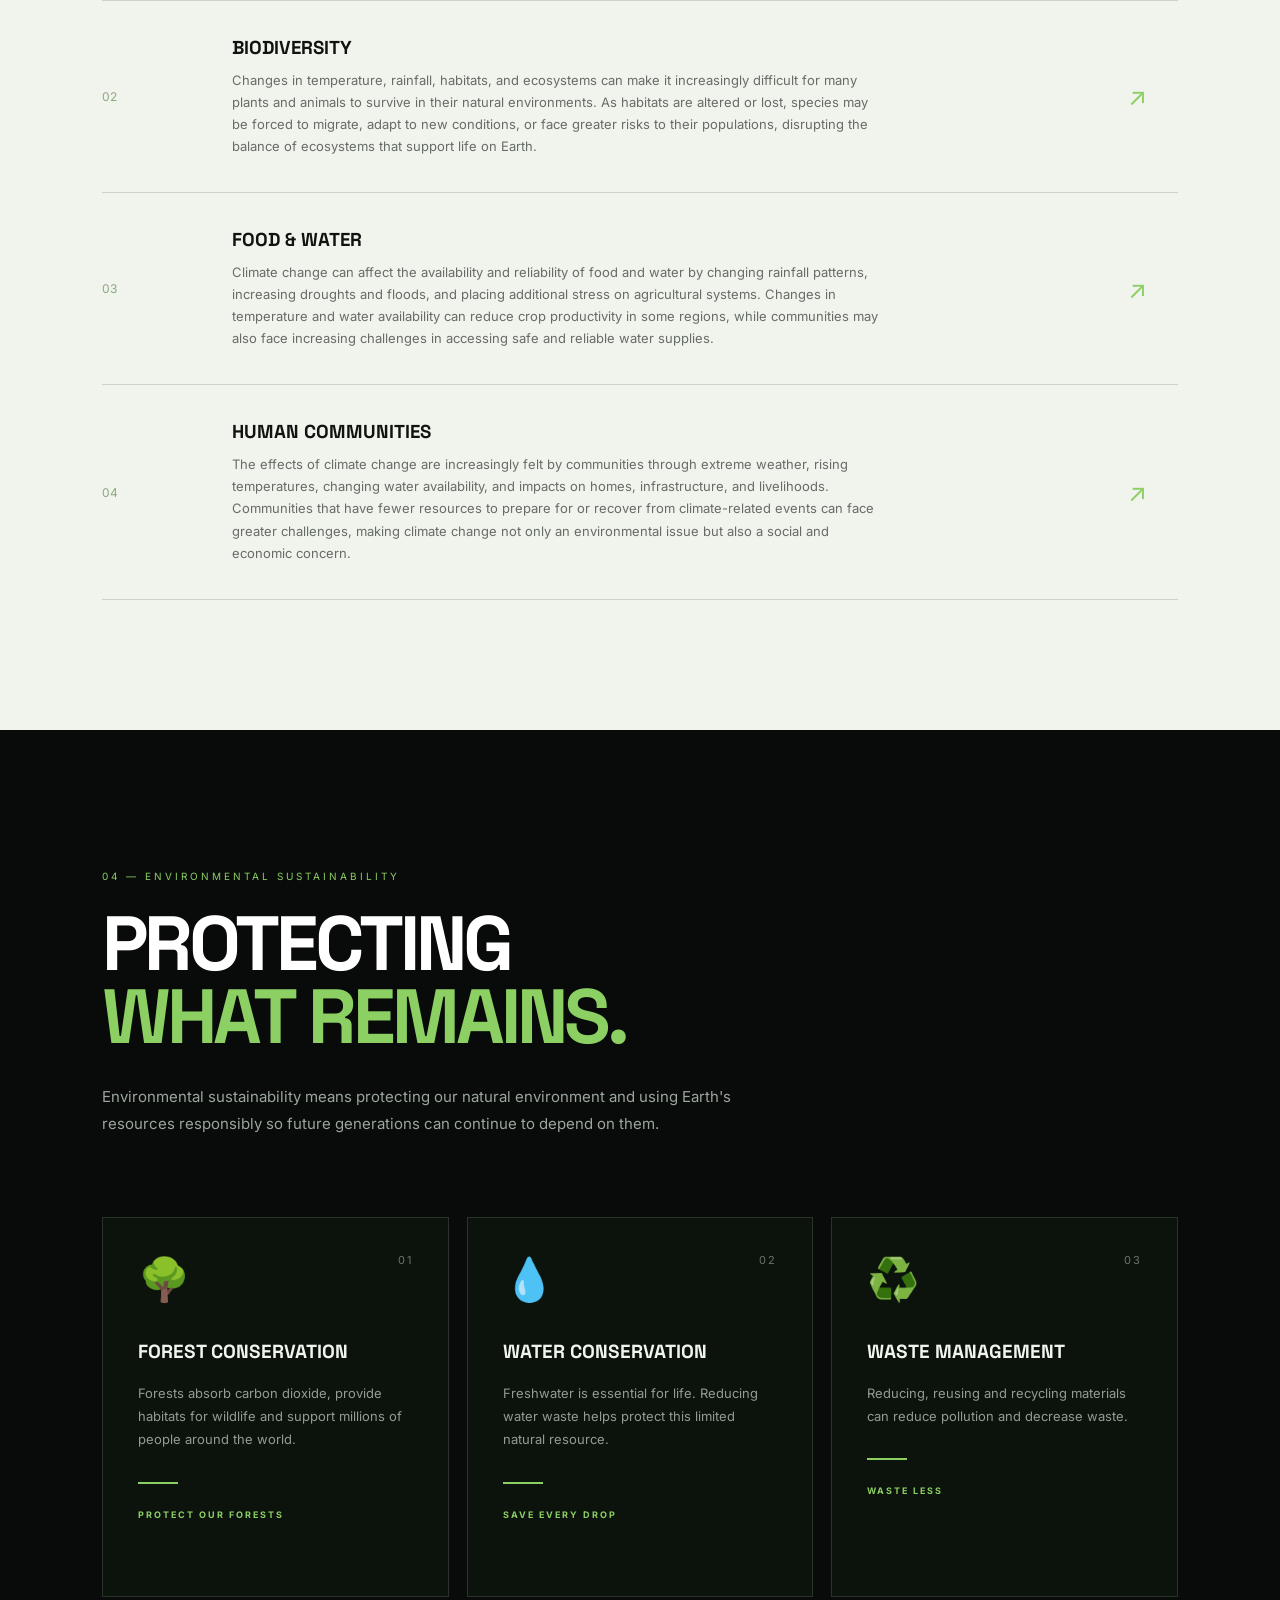
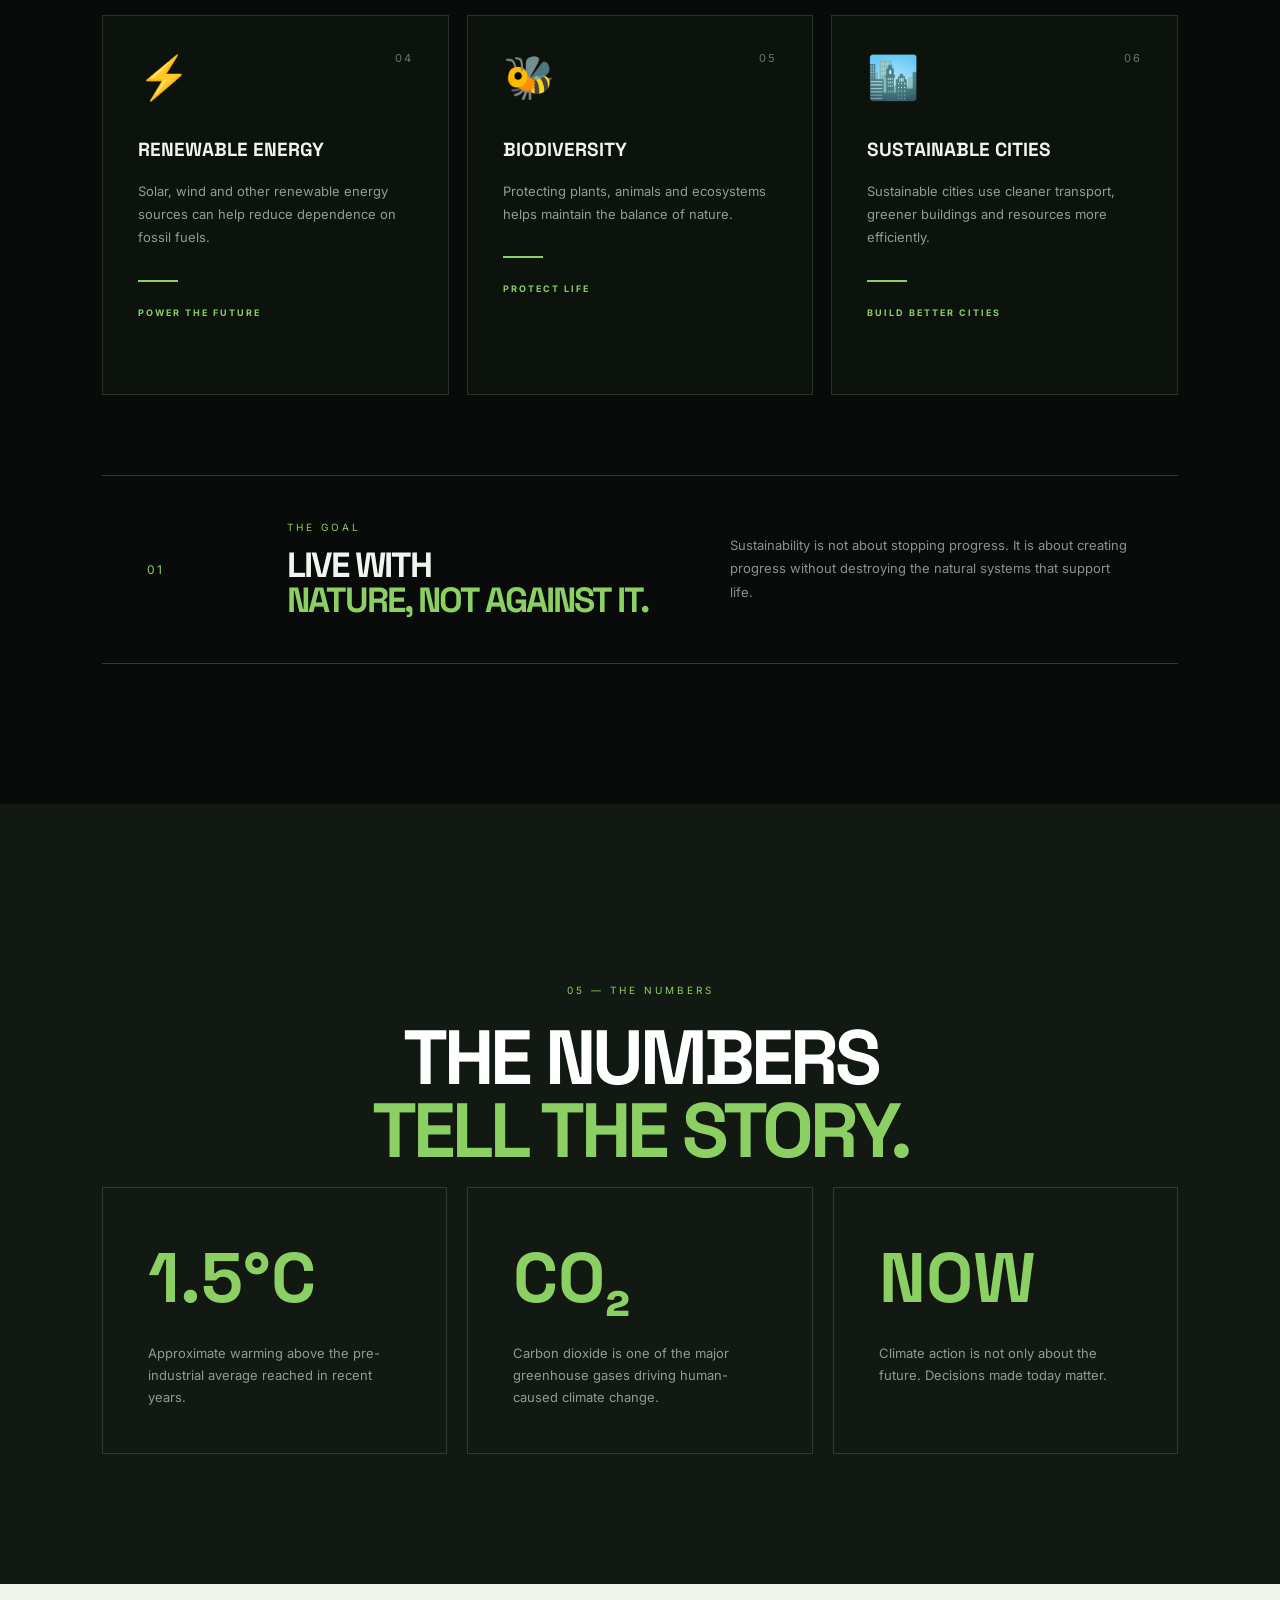
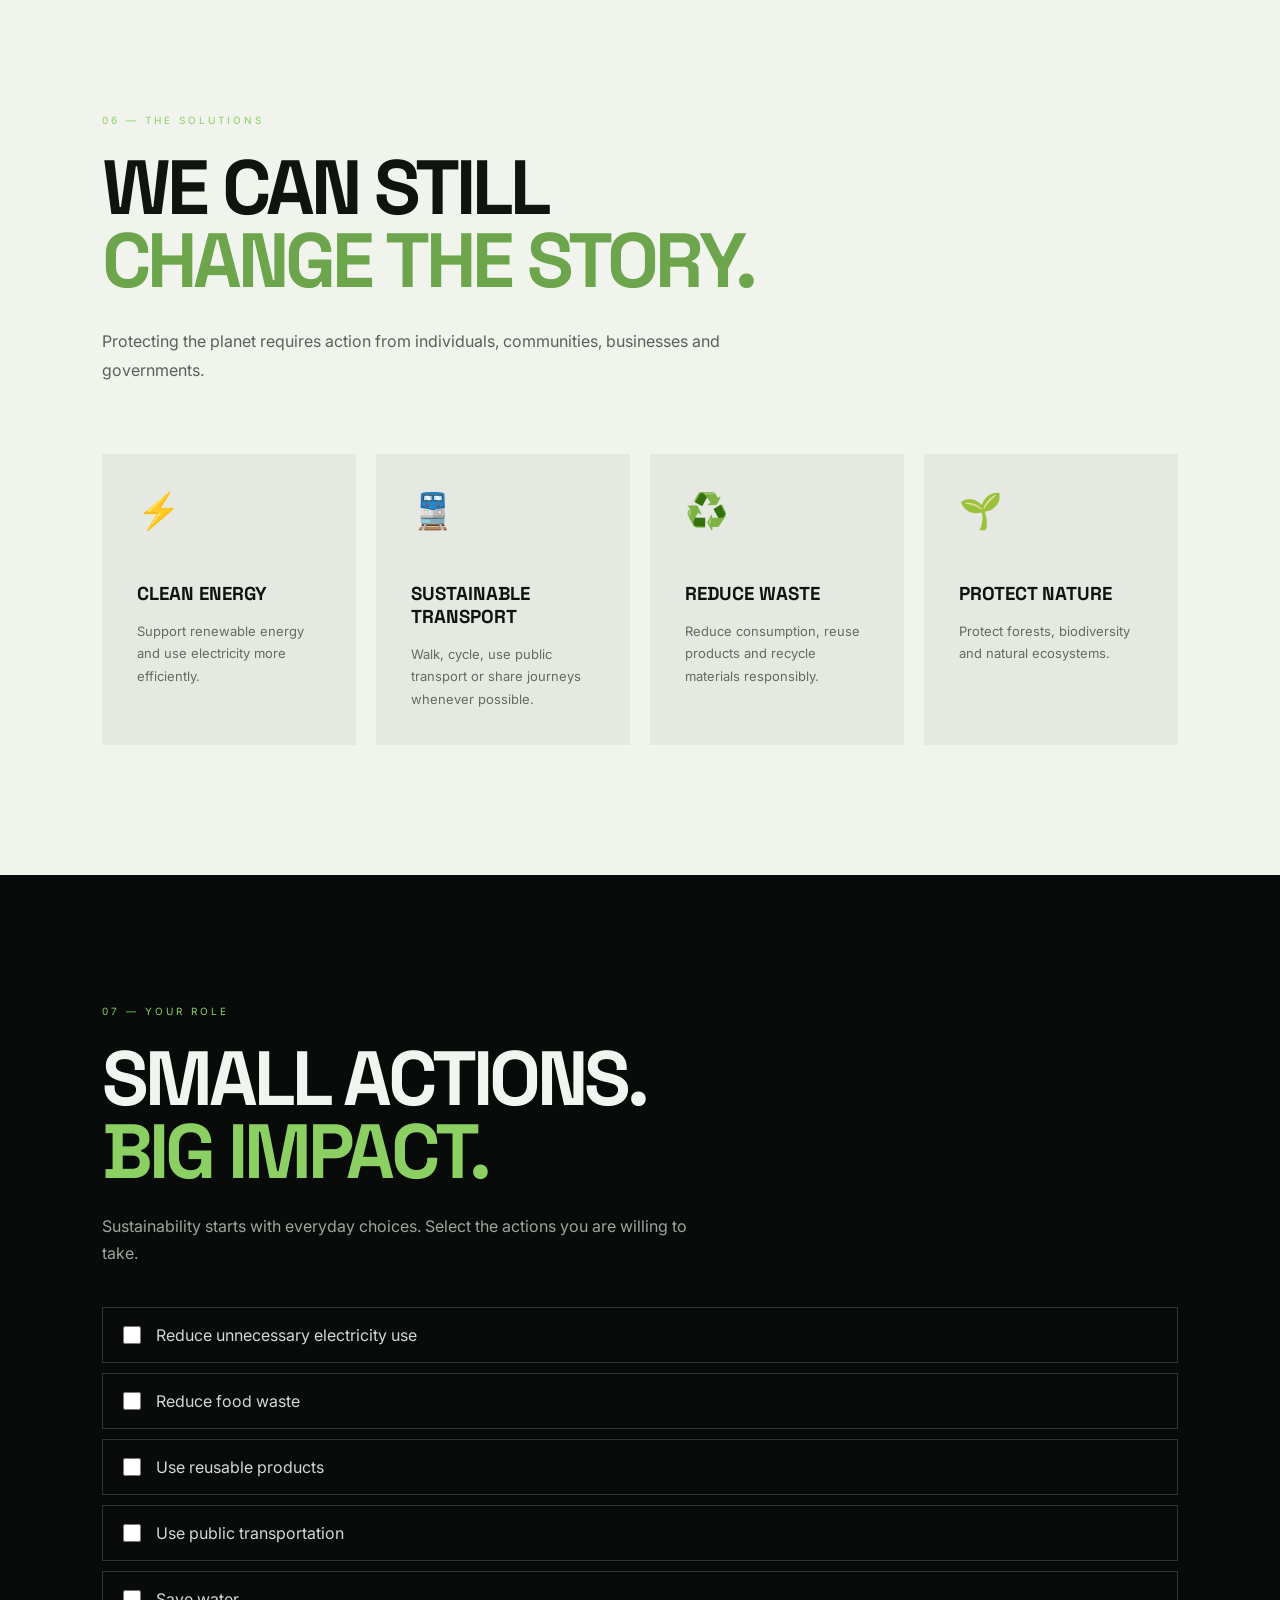
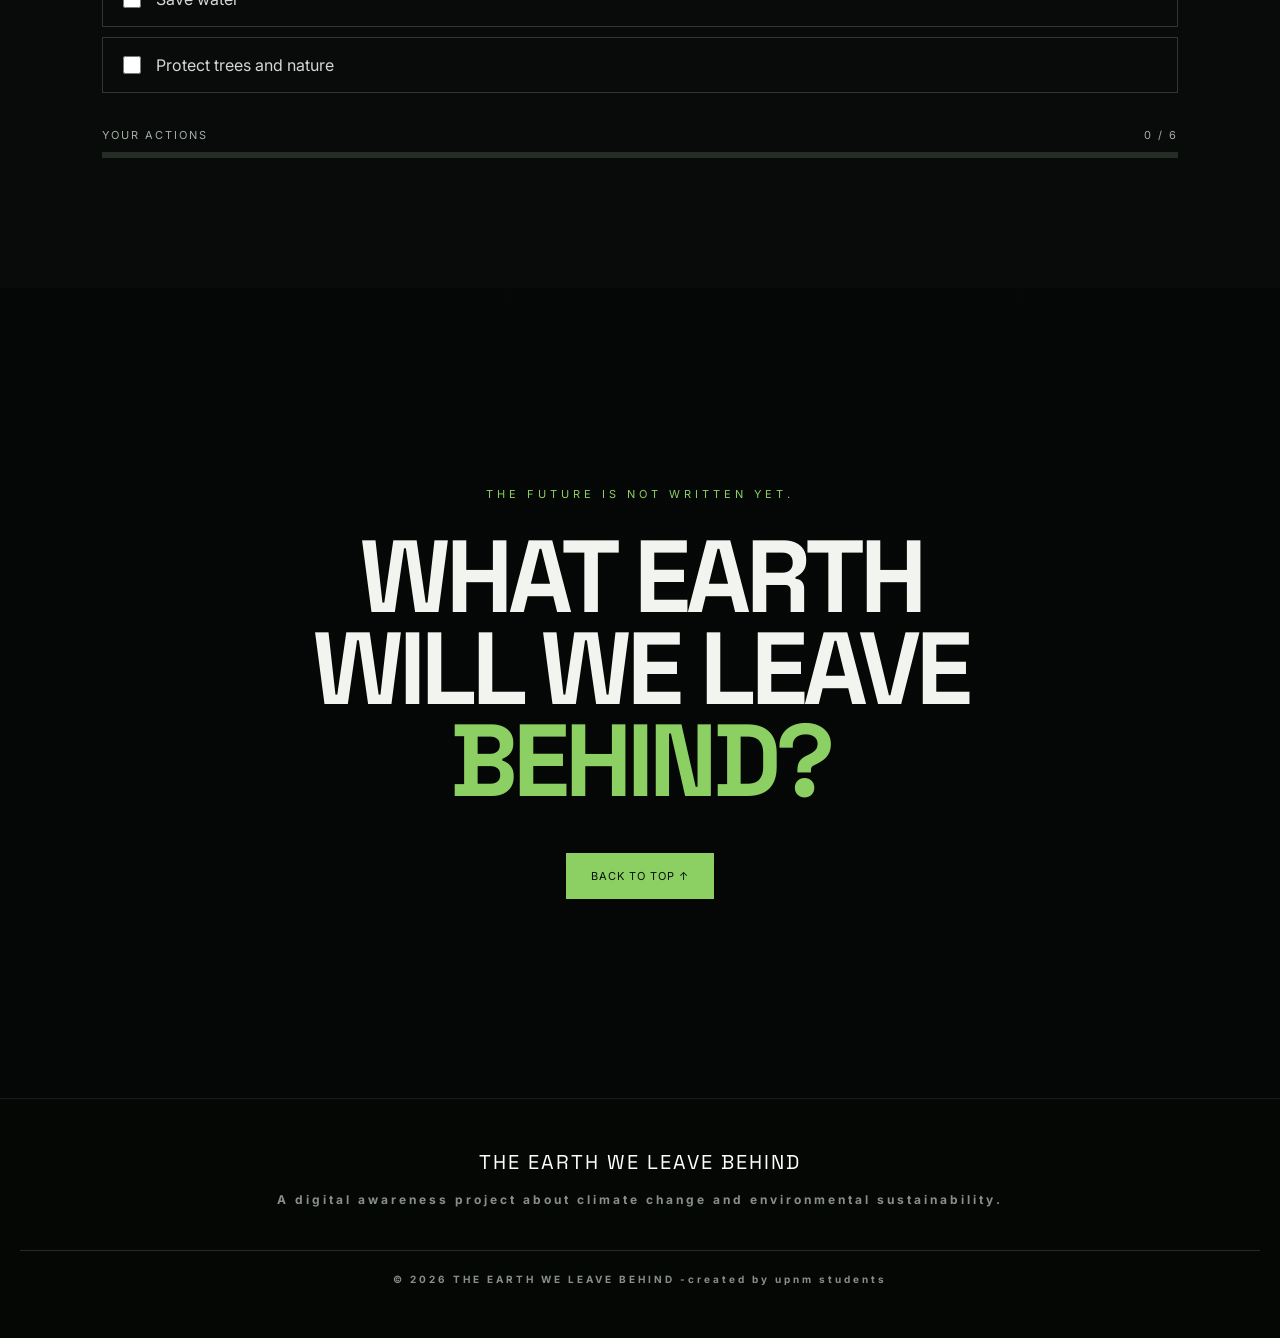
==== commit 85bb1550: "Update index.html" ====
--- a/index.html
+++ b/index.html
@@ -303,10 +303,13 @@
               </div>
               <div class="slide-right">
                 <p>
-                  Cars, trucks, ships and aircraft contribute
-                  to emissions through fossil fuel use.
-                  For example, cars and motorcycles burn lots of petrol
-                  and release carbon dioxide (CO₂) to the atmosphere.
+                  Transportation contributes significantly to climate change because many
+                    vehicles still depend on petrol, diesel, and other fossil fuels for 
+                    energy. Cars, buses, trucks, ships, and airplanes release greenhouse 
+                    gases as they operate, especially when used frequently over long distances.
+                    As populations grow and transportation becomes increasingly important for
+                    daily life, the demand for fuel also increases, resulting in greater carbon 
+                    emissions and adding further pressure to the Earth's climate system.
                 </p>
               </div>
             </div>
@@ -326,10 +329,14 @@
               </div>
               <div class="slide-right">
                 <p>
-                  Destroying forests reduces the planet's
-                  ability to naturally absorb carbon dioxide.
-                  For example, trees absorb carbon dioxide (CO₂) from
-                  the atmosphere. When forests are destroyed, less CO₂ is removed.
+                  Deforestation is another major contributor to climate change because
+                    forests play an important role in absorbing carbon dioxide from the
+                    atmosphere. When forests are cleared for agriculture, construction,
+                    logging, or other human activities, the Earth loses an important 
+                    natural system for removing carbon from the air. At the same time,
+                    the destruction of forests can release stored carbon and reduce 
+                    biodiversity, making it more difficult for natural ecosystems to
+                    help regulate the climate.
                 </p>
               </div>
             </div>
@@ -349,10 +356,12 @@
               </div>
               <div class="slide-right">
                 <p>
-                  Burning coal, oil and natural gas releases
-                  large amounts of greenhouse gases. For example,
-                  increased demand for electricity in homes, factories,
-                  and businesses leads to more fossil fuels being burned.
+                  The way we produce and consume energy is one of the largest contributors to climate change.
+                    Electricity generation, heating, cooling, and industrial activities often depend on coal,
+                    oil, and natural gas, which release large quantities of greenhouse gases when burned.
+                    As societies become increasingly dependent on electricity and energy-intensive technologies,
+                    the demand for energy continues to grow, making the transition toward cleaner and renewable 
+                    energy sources increasingly important for reducing emissions and protecting the climate.
                 </p>
               </div>
             </div>
@@ -372,11 +381,14 @@
               </div>
               <div class="slide-right">
                 <p>
-                  Agriculture and livestock can contribute
-                  methane and other greenhouse gas emissions.
-                  For example, livestock farming. Animals such as
-                  cows and sheep produce methane (CH₄) during digestion.
-                  Methane is a powerful greenhouse gas.
+                 Agriculture plays an important role in climate change because farming and
+                    livestock production can release significant amounts of greenhouse gases
+                    into the atmosphere. Activities such as raising livestock, growing crops,
+                    using fertilizers, and converting forests into agricultural land can 
+                    contribute to emissions of methane, nitrous oxide, and carbon dioxide. 
+                    As the global demand for food continues to increase, expanding agricultural
+                    activities can place additional pressure on forests, soil, water resources,
+                    and natural ecosystems.
                 </p>
               </div>
             </div>
@@ -396,10 +408,13 @@
               </div>
               <div class="slide-right">
                 <p>
-                  Poor waste management contributes to pollution
-                  and greenhouse gas emissions. For example,
-                  large amounts of unmanaged waste can increase
-                  pollution and greenhouse gas emissions.
+                  The growing amount of waste produced by modern society contributes to
+                    climate change through the way materials are collected, processed, and
+                    disposed of. When organic waste such as food and plant materials is buried
+                    in landfills, it can produce methane, a powerful greenhouse gas that 
+                    contributes to global warming. At the same time, producing and replacing 
+                    discarded products requires additional energy and raw materials, creating
+                    more emissions throughout the entire life cycle of the products we consume.
                 </p>
               </div>
             </div>
@@ -452,9 +467,12 @@
                 <h3>OCEANS</h3>
 
                 <p>
-                    Warming oceans and rising sea levels
-                    put marine ecosystems and coastal communities
-                    under increasing pressure.
+                    Climate change is having a major impact on the world's oceans as
+                    rising temperatures cause seawater to become warmer and contribute
+                    to changes in marine ecosystems. Melting ice and the expansion of 
+                    warmer seawater also contribute to rising sea levels, increasing th
+                    e risk of coastal flooding and threatening communities that depend 
+                    on coastal environments.
                 </p>
 
             </div>
@@ -477,8 +495,12 @@
                 <h3>BIODIVERSITY</h3>
 
                 <p>
-                    Plants and animals may struggle to adapt
-                    as habitats and environmental conditions change.
+                    Changes in temperature, rainfall, habitats, and ecosystems can make it
+                    increasingly difficult for many plants and animals to survive in their 
+                    natural environments. As habitats are altered or lost, species may be 
+                    forced to migrate, adapt to new conditions, or face greater risks to 
+                    their populations, disrupting the balance of ecosystems that support 
+                    life on Earth.
                 </p>
 
             </div>
@@ -501,8 +523,12 @@
                 <h3>FOOD & WATER</h3>
 
                 <p>
-                    Climate-related changes can affect
-                    agriculture, water availability and food security.
+                    Climate change can affect the availability and reliability of food 
+                    and water by changing rainfall patterns, increasing droughts and floods,
+                    and placing additional stress on agricultural systems. Changes in 
+                    temperature and water availability can reduce crop productivity in 
+                    some regions, while communities may also face increasing challenges 
+                    in accessing safe and reliable water supplies.
                 </p>
 
             </div>
@@ -525,8 +551,12 @@
                 <h3>HUMAN COMMUNITIES</h3>
 
                 <p>
-                    Communities can face greater risks from
-                    extreme heat, flooding and other climate hazards.
+                   The effects of climate change are increasingly felt by communities through
+                    extreme weather, rising temperatures, changing water availability, and 
+                    impacts on homes, infrastructure, and livelihoods. Communities that have
+                    fewer resources to prepare for or recover from climate-related events can
+                    face greater challenges, making climate change not only an environmental
+                    issue but also a social and economic concern.
                 </p>
 
             </div>
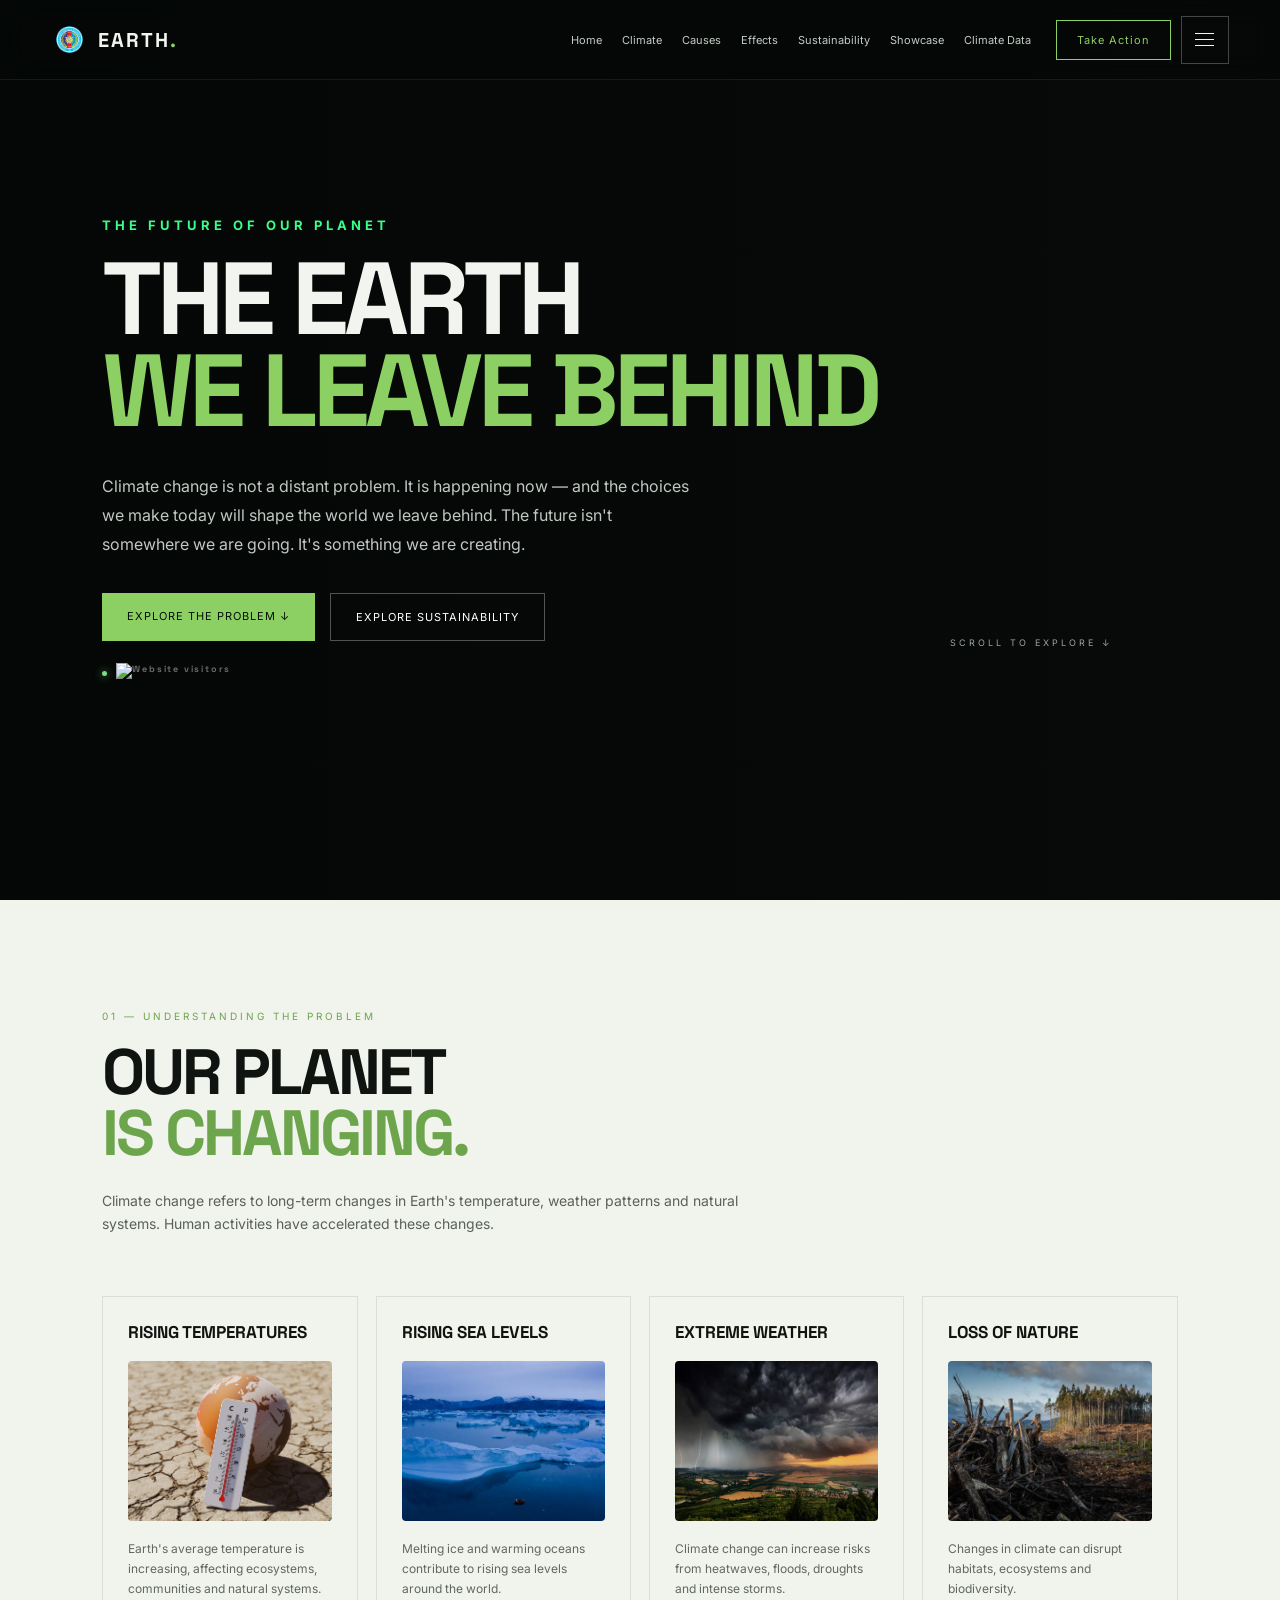
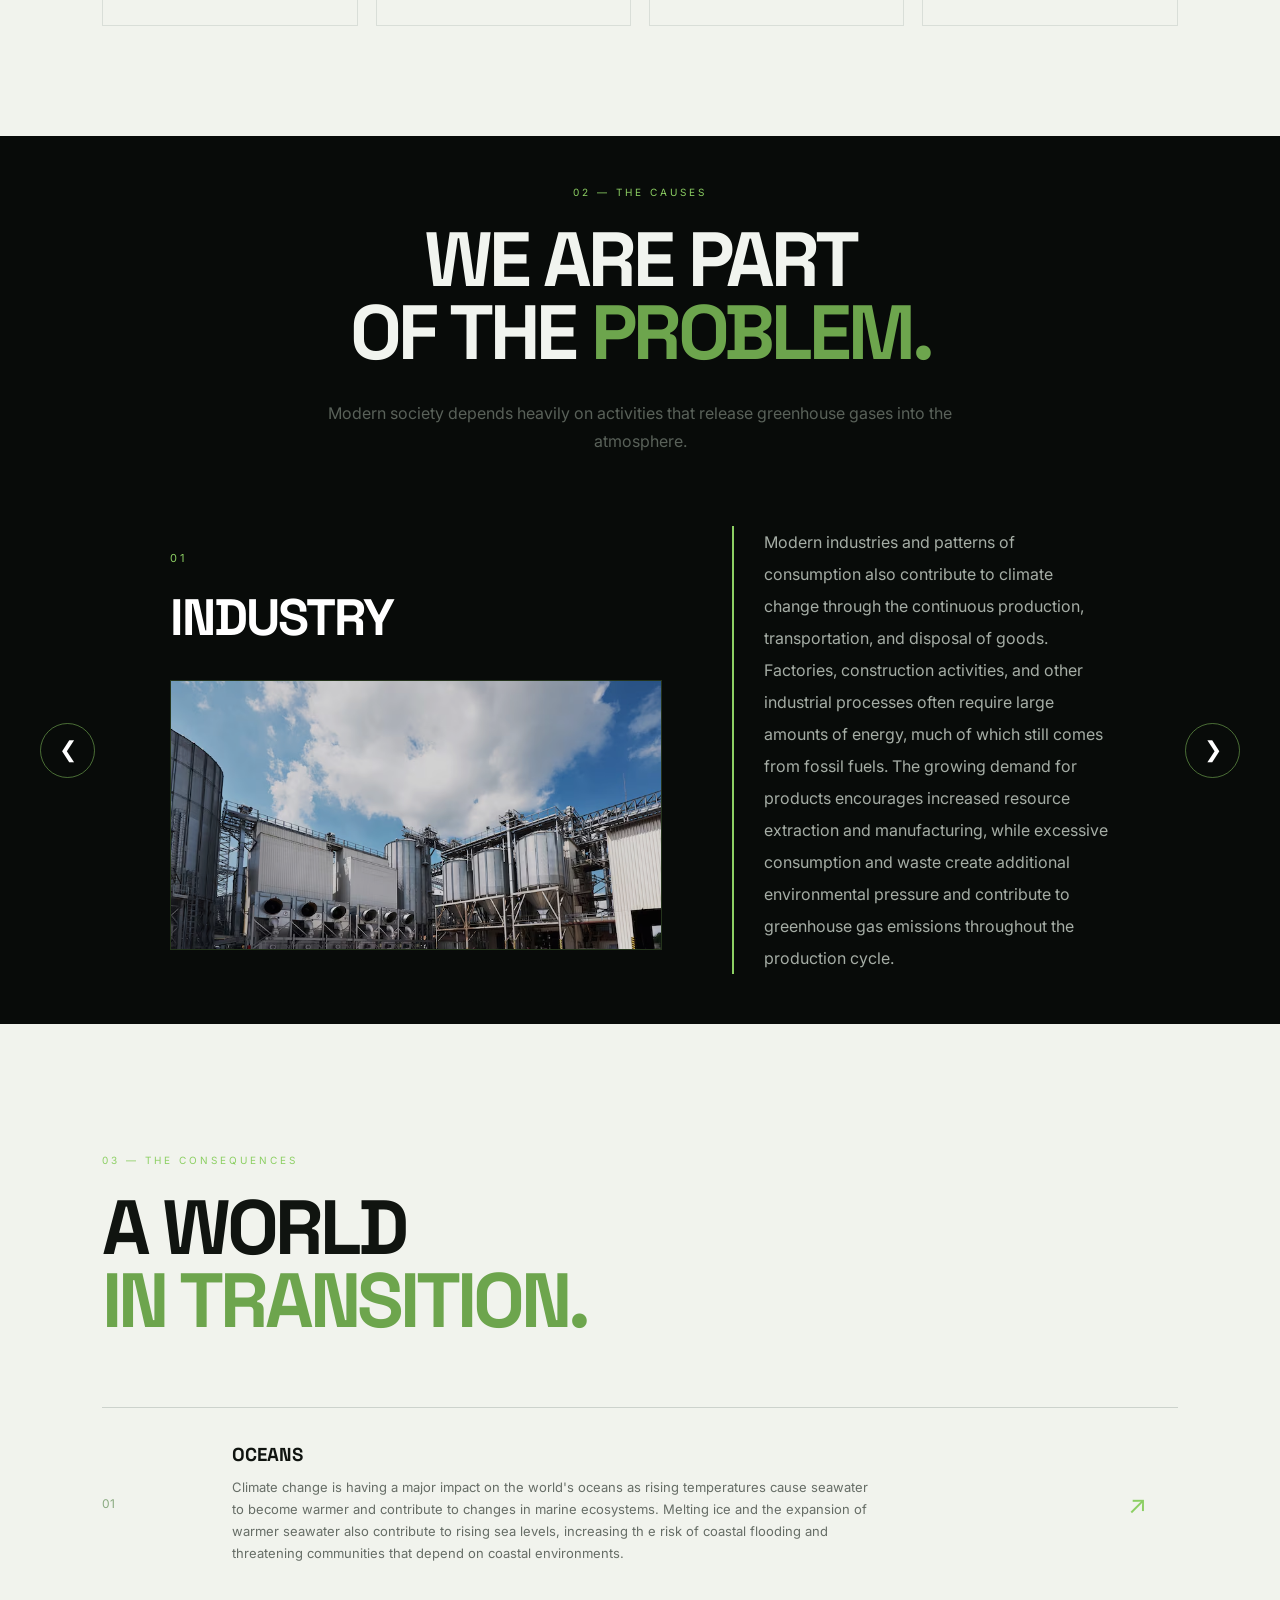
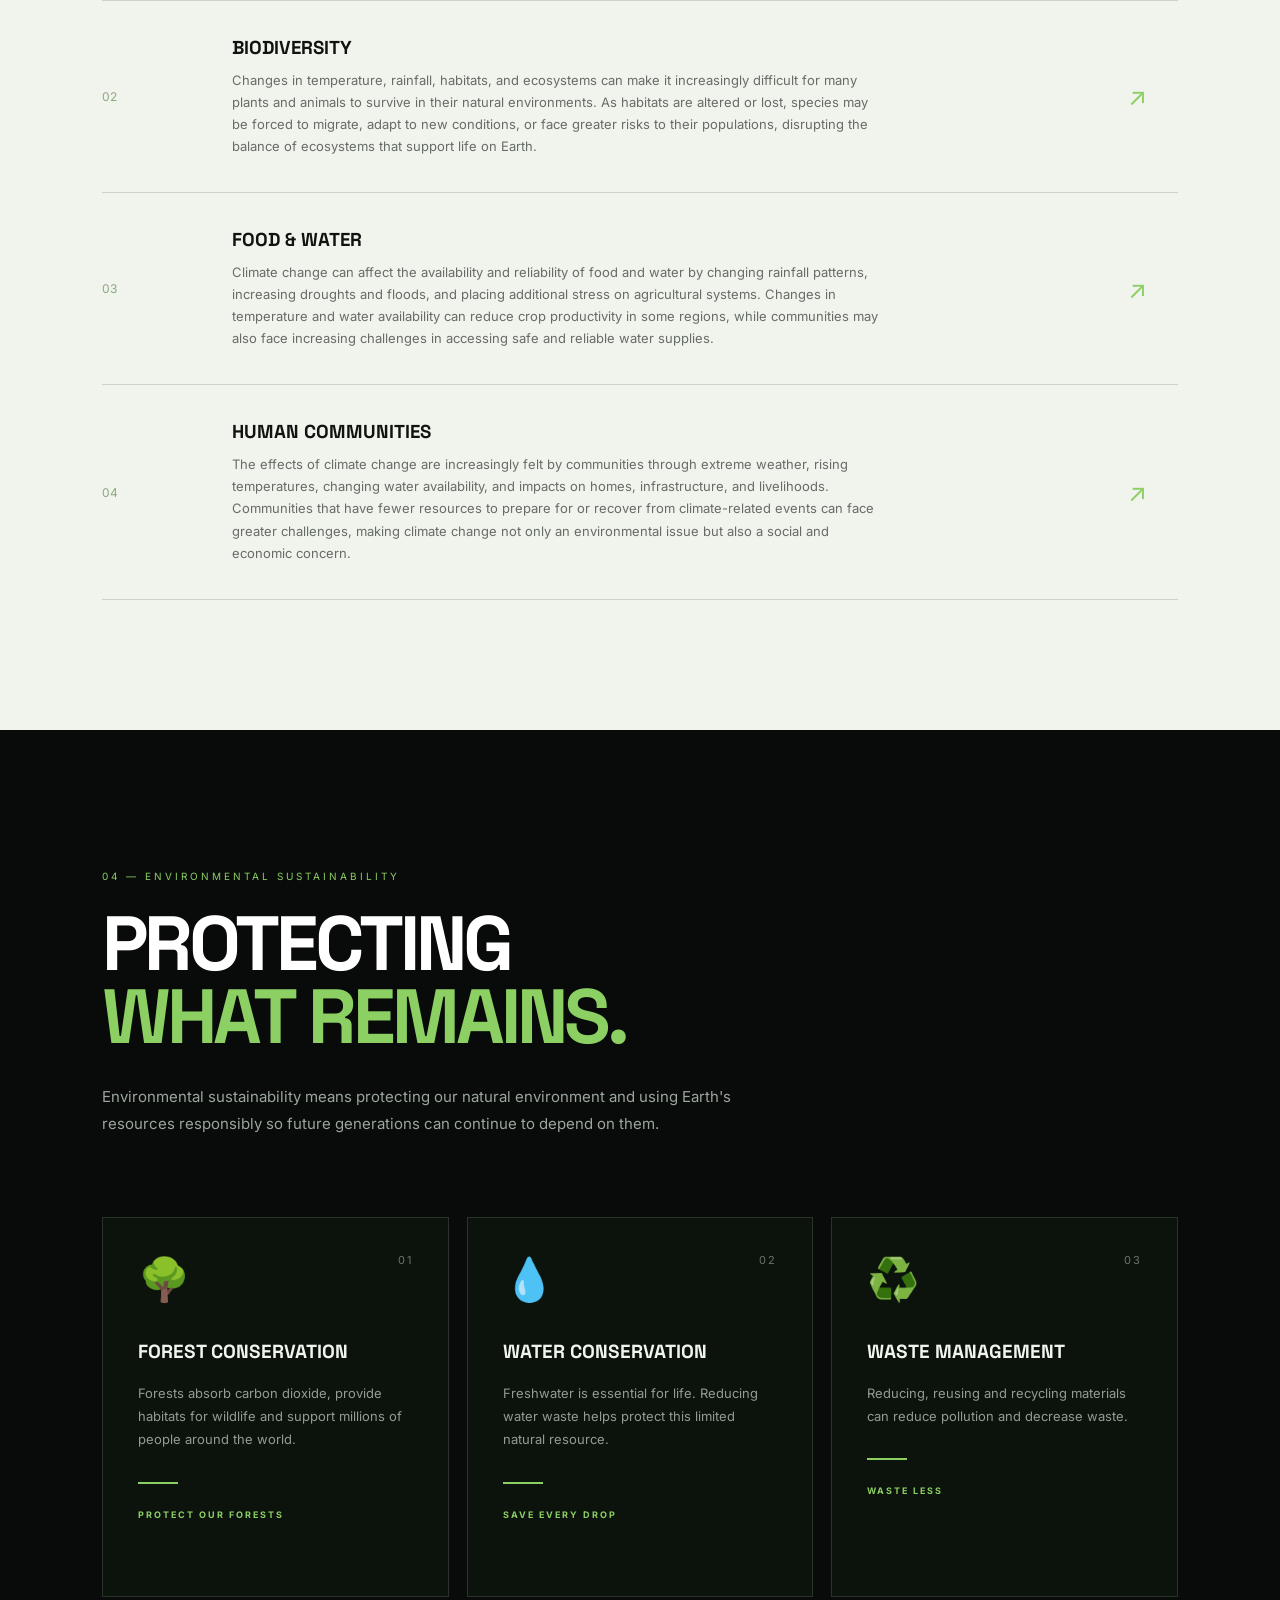
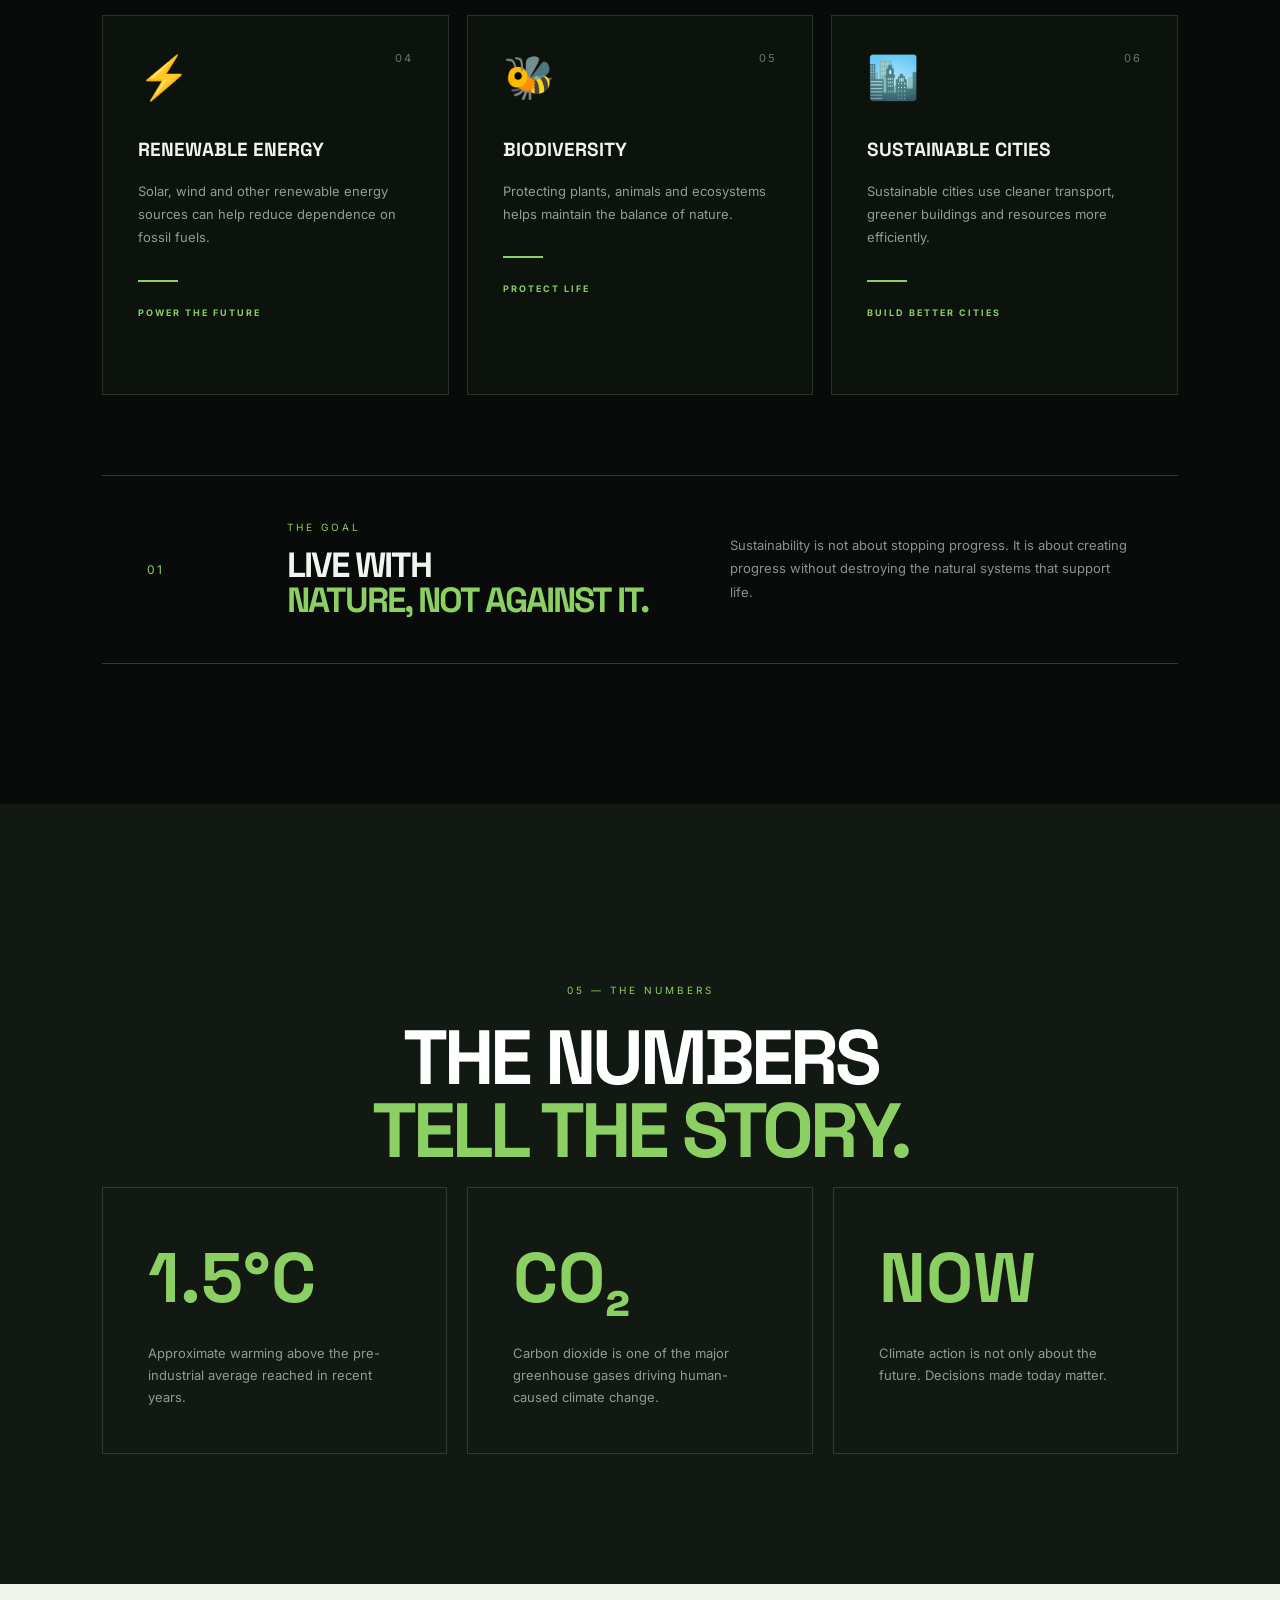
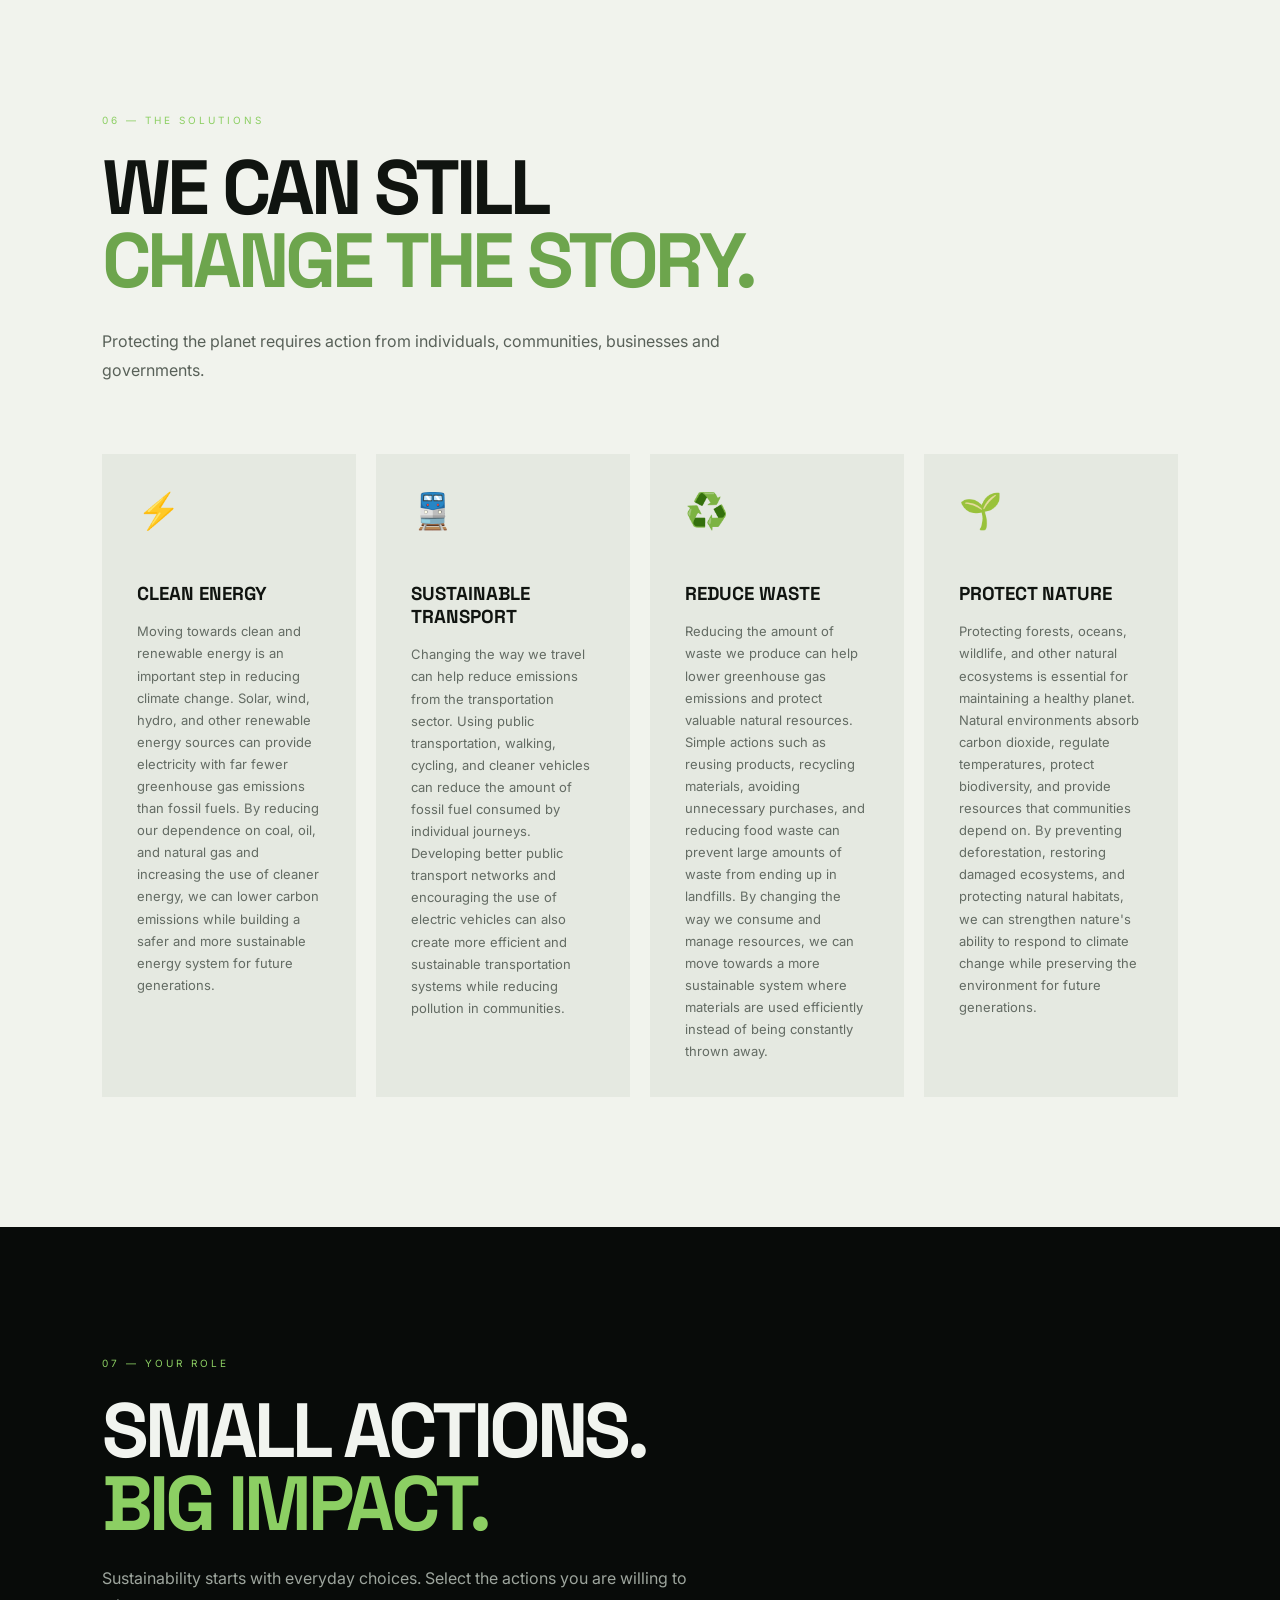
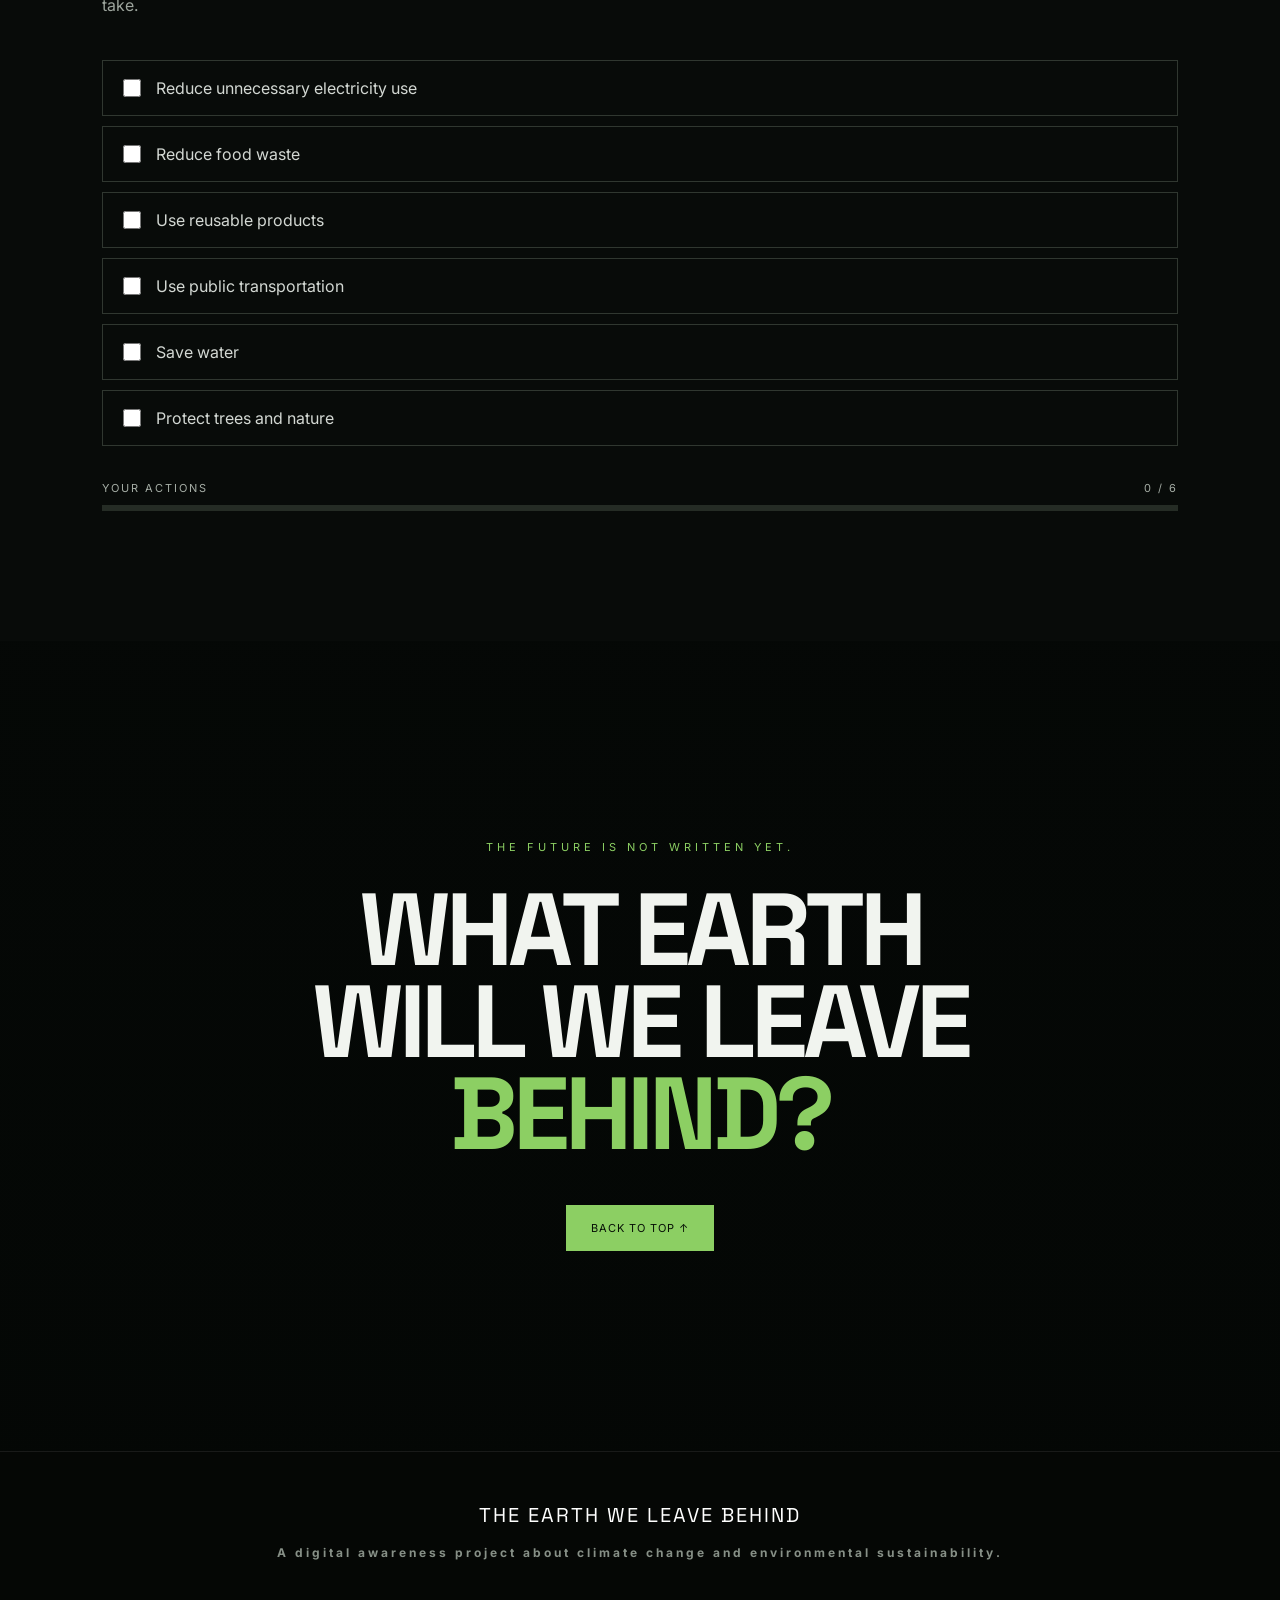
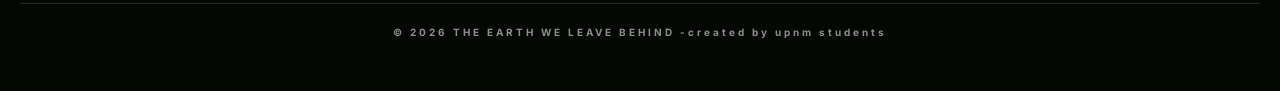
==== commit a5ec1e3b: "Update index.html" ====
--- a/index.html
+++ b/index.html
@@ -933,8 +933,11 @@
             </h3>
 
             <p>
-                Support renewable energy and use electricity
-                more efficiently.
+               Moving towards clean and renewable energy is an important step in reducing climate change.
+                Solar, wind, hydro, and other renewable energy sources can provide electricity with far
+                fewer greenhouse gas emissions than fossil fuels. By reducing our dependence on coal, oil,
+                and natural gas and increasing the use of cleaner energy, we can lower carbon emissions 
+                while building a safer and more sustainable energy system for future generations.
             </p>
 
         </div>
@@ -951,8 +954,11 @@
             </h3>
 
             <p>
-                Walk, cycle, use public transport or share
-                journeys whenever possible.
+             Changing the way we travel can help reduce emissions from the transportation sector.
+                Using public transportation, walking, cycling, and cleaner vehicles can reduce 
+                the amount of fossil fuel consumed by individual journeys. Developing better public
+                transport networks and encouraging the use of electric vehicles can also create 
+                more efficient and sustainable transportation systems while reducing pollution in communities.
             </p>
 
         </div>
@@ -969,8 +975,12 @@
             </h3>
 
             <p>
-                Reduce consumption, reuse products and
-                recycle materials responsibly.
+                Reducing the amount of waste we produce can help lower greenhouse gas emissions 
+                and protect valuable natural resources. Simple actions such as reusing products,
+                recycling materials, avoiding unnecessary purchases, and reducing food waste can
+                prevent large amounts of waste from ending up in landfills. By changing the way we
+                consume and manage resources, we can move towards a more sustainable system where
+                materials are used efficiently instead of being constantly thrown away.
             </p>
 
         </div>
@@ -987,8 +997,12 @@
             </h3>
 
             <p>
-                Protect forests, biodiversity and natural
-                ecosystems.
+               Protecting forests, oceans, wildlife, and other natural ecosystems is essential
+                for maintaining a healthy planet. Natural environments absorb carbon dioxide,
+                regulate temperatures, protect biodiversity, and provide resources that 
+                communities depend on. By preventing deforestation, restoring damaged ecosystems,
+                and protecting natural habitats, we can strengthen nature's ability to respond to
+                climate change while preserving the environment for future generations.
             </p>
 
         </div>
